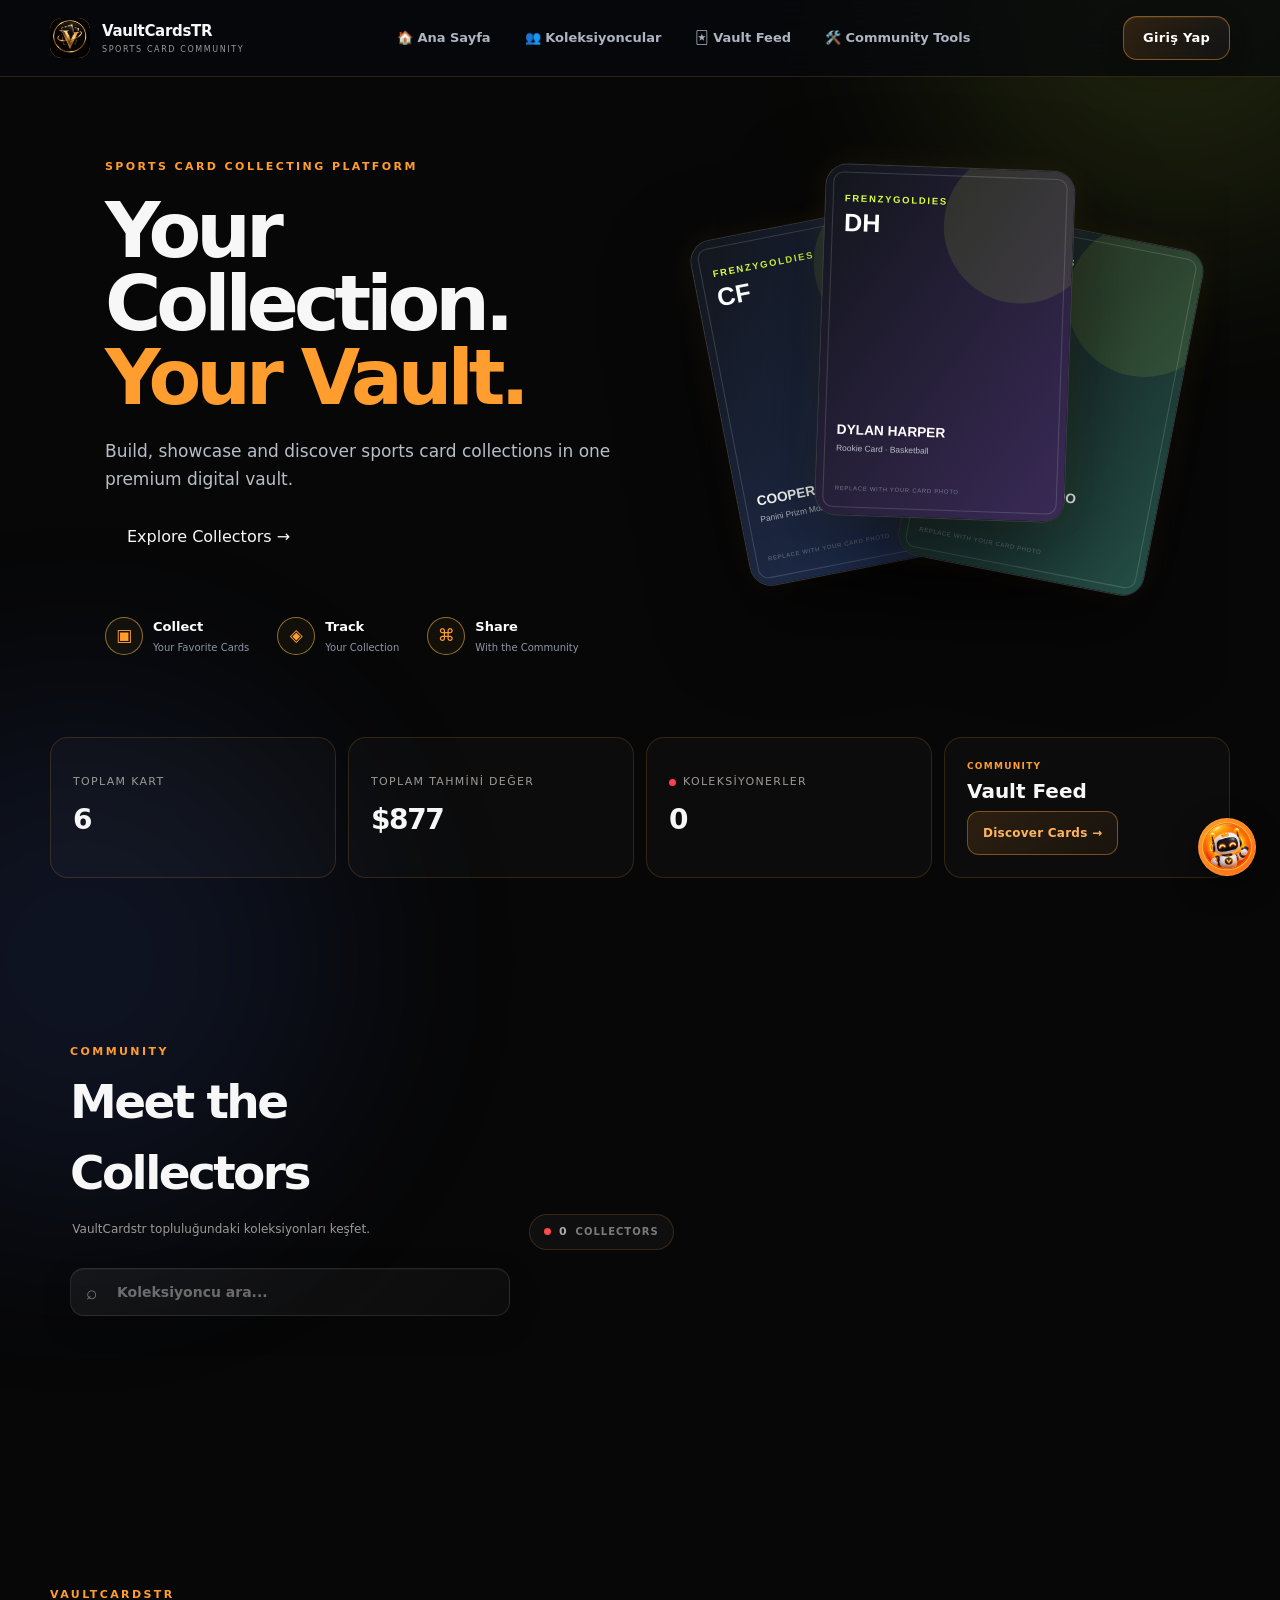
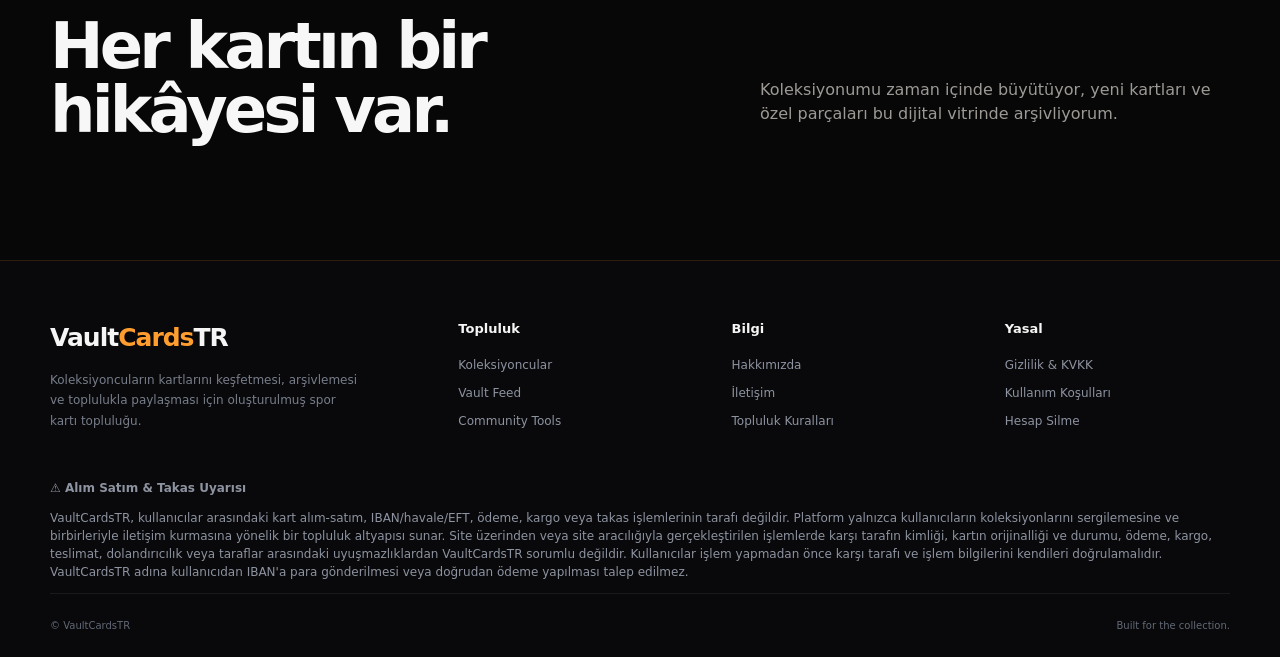
==== index.html @ 5056492d "Add transaction and trade disclaimer to footer" ====
<!DOCTYPE html>
<html lang="tr">
<head>
  <meta charset="UTF-8" />
  <meta name="viewport" content="width=device-width, initial-scale=1.0" />
  <link rel="preconnect" href="https://cigyrtxmovuvkvwirehe.supabase.co" crossorigin />
  <link rel="preconnect" href="https://cdn.jsdelivr.net" crossorigin />
  <meta name="description" content="VaultCardsTR — kişisel futbol ve basketbol kart koleksiyonum." />
  <title>VaultCardsTR | Card Collection</title>
  <link rel="icon" href="logo.png" type="image/png" />
  <link rel="stylesheet" href="style.css" />
</head>
<body>
  <div class="bg-orb orb-1"></div>
  <div class="bg-orb orb-2"></div>

  <header class="site-header">
    <div class="container header-inner">
      <a href="#home" class="brand" aria-label="VaultCardsTR ana sayfa">
        <span class="brand-mark">
  <img src="logo.png" alt="VaultCardsTR">
</span>
        <span>
          <strong>VaultCardsTR</strong>
          <small>SPORTS CARD COMMUNITY</small>
        </span>
      </a>
     <nav class="main-nav">
  <a href="#home">🏠 Ana Sayfa</a>
  <a href="#collectors">👥 Koleksiyoncular</a>
  <a href="vault-feed.html">🃏 Vault Feed</a>
  <a href="community-tools.html">🛠️ Community Tools</a>
  <a href="#admin" id="adminLink" class="hidden">Admin Panel</a>
</nav>
     <button class="nav-login hidden" id="loginBtn">Giriş Yap</button>
   <div id="accountMenu" class="account-menu hidden">

  <div class="account-menu-email" id="accountEmail">
    Kullanıcı
  </div>

  <button type="button" id="myCollectionBtn">
    📦 Koleksiyonum
  </button>

    <button type="button" id="profileSettingsBtn">
  ⚙️ Profil Ayarları
</button> 

  <button type="button" id="accountLogoutBtn">
    🚪 Çıkış Yap
  </button>

</div>   
      <button class="nav-toggle" id="navToggle" aria-label="Menüyü aç/kapat">☰</button>
    </div>
  </header>

  <main id="home">
  <section class="hero container">
  <div class="hero-copy">

    <div class="eyebrow">SPORTS CARD COLLECTING PLATFORM</div>

    <h1>
      Your Collection.<br />
      <span>Your Vault.</span>
    </h1>

    <p>
      Build, showcase and discover sports card collections
      in one premium digital vault.
    </p>

    <div class="hero-actions">
    <a class="btn btn-primary" href="#collectors">
  Explore Collectors →
</a>

    </div>

    <div class="hero-features">
      <div class="hero-feature">
        <span class="hero-feature-icon">▣</span>
        <div>
          <strong>Collect</strong>
          <small>Your Favorite Cards</small>
        </div>
      </div>

      <div class="hero-feature">
        <span class="hero-feature-icon">◈</span>
        <div>
          <strong>Track</strong>
          <small>Your Collection</small>
        </div>
      </div>

      <div class="hero-feature">
        <span class="hero-feature-icon">⌘</span>
        <div>
          <strong>Share</strong>
          <small>With the Community</small>
        </div>
      </div>
    </div>

  </div>

  <div class="hero-showcase" id="heroShowcase"></div>
</section>

    <section class="stats container">

  <div class="stat-card">
    <span class="stat-value" id="statTotal">0</span>
    <span class="stat-label">Toplam Kart</span>
  </div>

  <div class="stat-card">
    <span class="stat-value" id="statEstimatedValue">$0</span>
    <span class="stat-label">Toplam Tahmini Değer</span>
  </div>

  <div class="stat-card">
    <span class="stat-value" id="statCollectors">0</span>
    <span class="stat-label"><span class="stat-live-dot" aria-hidden="true"></span>Koleksiyonerler</span>
  </div>

  <a class="stat-card stat-feed-cta" href="vault-feed.html" aria-label="Vault Feed'i aç">
    <span class="stat-feed-cta-label">COMMUNITY</span>
    <strong>Vault Feed</strong>
    <span class="stat-link-btn stat-feed-btn">Discover Cards →</span>
  </a>

</section>

<style>
  @keyframes livePulse {
    0%, 100% {
      opacity:1;
      transform:scale(1);
    }

    50% {
      opacity:.35;
      transform:scale(.75);
    }
  }
</style>


<section class="section container growth-section" id="growth">
  <div class="section-heading">
    <div>
     
    <section class="section container" id="collection" style="display:none;">
      <div class="section-heading">
        <div>
          <div class="eyebrow">THE VAULT</div>
          <h2>Koleksiyon</h2>
        </div>
        <div class="section-count" id="resultCount">0 kart</div>
      </div>

      <div class="toolbar">
        <label class="search-box">
          <span>⌕</span>
          <input id="searchInput" type="search" placeholder="Oyuncu, set veya kart no ara..." autocomplete="off" />
        </label>
       <div class="filters" id="categoryFilters">
  <button class="filter active" data-category="all">Tümü</button>
  <button class="filter" data-category="Football">Football</button>
  <button class="filter" data-category="Basketball">Basketball</button>
  <button class="filter" data-category="Rookie">Rookie</button>
  <button class="filter" data-category="Graded">Graded</button>
  <button class="filter" data-category="Numbered">Numbered</button>
  <button class="filter" data-category="Autograph">Autograph</button>
  <button class="filter" data-category="Relic">Relic</button>
  <button class="filter" data-category="For Sale">For Sale</button>
  <button class="filter" data-category="For Trade">For Trade</button>
</div>
      </div>
      </section>
<section class="section container" id="collectors">

  <div class="collector-community-heading">

    <div>
      <div class="eyebrow">COMMUNITY</div>

      <h2>Meet the Collectors</h2>

      <p class="section-note">
        VaultCardstr topluluğundaki koleksiyonları keşfet.
      </p>
    </div>

    <div class="collector-community-count">
      <span class="collector-live-dot"></span>
      <span id="collectorCount">0</span>
      <small>COLLECTORS</small>
    </div>

  </div>

  <div class="collector-search-wrap">

    <div class="collector-search">
      <span>⌕</span>

      <input
        id="collectorSearch"
        type="search"
        placeholder="Koleksiyoncu ara..."
        autocomplete="off"
      />
    </div>

  </div>

  <div class="card-grid" id="userGrid"></div>

</section>
      <div class="card-grid" id="cardGrid" style="display:none;"></div>
      <div class="empty-state hidden" id="emptyState">
        <div class="empty-icon">⌕</div>
        <h3>Kart bulunamadı</h3>
        <p>Arama veya filtre seçimini değiştirip tekrar dene.</p>
      </div>
    </section>

    <section class="section admin-section hidden" id="adminSection">
      <div class="section-heading">
        <div><div class="eyebrow">PRIVATE VAULT</div><h2>Admin Panel</h2><p class="section-note" id="adminEmail"></p></div>
        <div class="admin-top-actions"><button class="btn btn-primary" id="addCardBtn">+ Yeni Kart</button><button class="btn btn-ghost" id="importDemoBtn">Demo Kartları Aktar</button><button class="btn btn-ghost" id="logoutBtn">Çıkış</button></div>
      </div>
      <div class="admin-form hidden" id="adminForm">
        <div class="admin-form-head"><h3 id="adminFormTitle">Yeni Kart Ekle</h3><button class="modal-close" id="cancelAdminForm">×</button></div>
        <form id="cardEditorForm" class="form-grid">
          <label>Oyuncu *<input id="player" required></label>
          <label>Takım<input id="team"></label>
          <label>
  Kategori
  <select id="category">
    <option value="Football">Football</option>
    <option value="Basketball">Basketball</option>
    <option value="Baseball">Baseball</option>
    <option value="American Football">American Football</option>
    <option value="Hockey">Hockey</option>
    <option value="Tennis">Tennis</option>
    <option value="F1 / Motorsport">F1 / Motorsport</option>
    <option value="Other">Other</option>
  </select>
</label>
          <label>Yıl<input id="year"></label>
          <label>Set<input id="set_name"></label>
          <label>Card No.<input id="card_number"></label>
          <label>Parallel<input id="parallel" value="Base"></label>
         <label class="check">
  <input id="is_numbered" type="checkbox">
  Numbered
</label>

<label id="numberingWrap" style="display:none;">
  Seri Numarası
  <input id="numbering" placeholder="Örn. 05/25 veya 12/99">
</label>

<label class="check">
  <input id="is_autograph" type="checkbox">
  Autograph
</label>

<label class="check">
  <input id="is_relic" type="checkbox">
  Relic
</label>
          <label>Condition<input id="condition" value="Raw"></label>
          <label>Grade<input id="grade" value="—"></label>
          <label>Alış fiyatı (TL)<input id="purchase_price" type="number" min="0" step="0.01" placeholder="600"></label>
         <label>
  Tahmini değer (USD)
  <div style="display:flex; gap:8px; align-items:center;">
    <input id="estimated_value" type="number" min="0" step="0.01" placeholder="Otomatik hesaplanabilir">
    <button type="button" class="btn btn-ghost" id="aiEstimateBtn">
      🤖 AI Value
    </button>
  </div>
           <small id="aiEstimateRange" style="display:block; margin-top:6px; opacity:.7;"></small>
</label>
          <label class="check">
  <input id="forSale" type="checkbox">
  Satılık
</label>

<label class="check">
  <input id="forTrade" type="checkbox">
  Takas
</label>

<label>
  Dolap İlan Linki
  <input id="dolapUrl" type="url" placeholder="https://dolap.com/...">
</label>
          <label>Alındığı tarih<input id="acquired_date" type="date"></label>
          <label class="file-field">Kart ön yüzü *<input id="imageFront" type="file" accept="image/*" required></label>
<label class="file-field">Kart arka yüzü<input id="imageBack" type="file" accept="image/*"></label>
          <label class="wide">Not<textarea id="note" rows="3"></textarea></label>
          <label class="check"><input id="rookie" type="checkbox"> Rookie</label>
          <label class="check"><input id="featured" type="checkbox"> Öne çıkar</label>
          <div class="wide form-actions"><button class="btn btn-primary" type="submit">Kaydet</button><button class="btn btn-ghost" type="button" id="cancelAdminForm2">İptal</button></div>
        </form>
      </div>
      <div class="admin-list" id="adminList"></div>
    </section>

    <section class="about-strip">
      <div class="container about-inner">
        <div>
          <div class="eyebrow">VAULTCARDSTR</div>
          <h2>Her kartın bir hikâyesi var.</h2>
        </div>
        <p>
          Koleksiyonumu zaman içinde büyütüyor, yeni kartları ve özel parçaları bu dijital vitrinde arşivliyorum.
        </p>
      </div>
    </section>
  </main>

  <footer class="site-footer">
    <div class="container footer-main">
      <div class="footer-brand">
        <div class="footer-brand-name">Vault<span>Cards</span>TR</div>
        <p>Koleksiyoncuların kartlarını keşfetmesi, arşivlemesi ve toplulukla paylaşması için oluşturulmuş spor kartı topluluğu.</p>
      </div>

      <div class="footer-column">
        <h3>Topluluk</h3>
        <a href="#collectors">Koleksiyoncular</a>
        <a href="vault-feed.html">Vault Feed</a>
        <a href="community-tools.html">Community Tools</a>
      </div>

      <div class="footer-column">
        <h3>Bilgi</h3>
        <a href="about.html">Hakkımızda</a>
        <a href="contact.html">İletişim</a>
        <a href="community-rules.html">Topluluk Kuralları</a>
      </div>

      <div class="footer-column">
        <h3>Yasal</h3>
        <a href="privacy.html">Gizlilik &amp; KVKK</a>
        <a href="terms.html">Kullanım Koşulları</a>
        <a href="account-deletion.html">Hesap Silme</a>
      </div>
    </div>

    <div class="container footer-disclaimer">
      <strong>⚠️ Alım Satım &amp; Takas Uyarısı</strong>
      <p>
        VaultCardsTR, kullanıcılar arasındaki kart alım-satım, IBAN/havale/EFT, ödeme, kargo veya takas işlemlerinin tarafı değildir.
        Platform yalnızca kullanıcıların koleksiyonlarını sergilemesine ve birbirleriyle iletişim kurmasına yönelik bir topluluk altyapısı sunar.
        Site üzerinden veya site aracılığıyla gerçekleştirilen işlemlerde karşı tarafın kimliği, kartın orijinalliği ve durumu,
        ödeme, kargo, teslimat, dolandırıcılık veya taraflar arasındaki uyuşmazlıklardan VaultCardsTR sorumlu değildir.
        Kullanıcılar işlem yapmadan önce karşı tarafı ve işlem bilgilerini kendileri doğrulamalıdır.
        VaultCardsTR adına kullanıcıdan IBAN'a para gönderilmesi veya doğrudan ödeme yapılması talep edilmez.
      </p>
    </div>

    <div class="container footer-bottom">
      <span>© <span id="year"></span> VaultCardsTR</span>
      <span>Built for the collection.</span>
    </div>
  </footer>

  <div class="modal hidden" id="cardModal" role="dialog" aria-modal="true" aria-labelledby="modalTitle">
    <div class="modal-backdrop" data-close-modal></div>
    <div class="modal-card">
      <button class="modal-close" id="modalClose" aria-label="Kapat">×</button>
    <div class="modal-image-wrap">
  <img id="modalImage" src="" alt="" />

  <img id="modalBackImage" src="" alt="" class="hidden" />

  <button
    class="modal-image-next"
    id="modalImageNext"
    type="button"
    aria-label="Kartın arka yüzünü göster"
  >
    →
  </button>
</div>
      <div class="modal-info">
        <div class="tag-row" id="modalTags"></div>
        <div class="eyebrow" id="modalCategory"></div>
        <h2 id="modalTitle"></h2>
        <p class="modal-subtitle" id="modalSubtitle"></p>
        <div class="details-grid" id="modalDetails"></div>
        <p class="modal-note" id="modalNote"></p>
      </div>
    </div>
  </div>

  <div class="modal hidden" id="loginModal" role="dialog" aria-modal="true">

  <div class="modal-backdrop" data-login-close></div>

  <div class="login-card">

    <button class="modal-close" id="loginCloseBtn" aria-label="Kapat">×</button>

    <div class="eyebrow">VAULTCARDSTR ACCOUNT</div>

    <h2>Giriş Yap</h2>

    <p>Koleksiyonunu yönetmek için hesabına giriş yap.</p>

    <form id="loginForm">

      <label>
        E-posta
        <input
          id="loginEmail"
          type="email"
          required
          autocomplete="email"
        >
      </label>

      <label>
        Şifre
        <input
          id="loginPassword"
          type="password"
          required
          autocomplete="current-password"
        >
      </label>

      <div id="loginCaptcha" class="auth-captcha" aria-label="Güvenlik doğrulaması"></div>

      <button class="btn btn-primary" type="submit">
        Giriş Yap
      </button>

    </form>

    <div style="margin-top:16px; text-align:center;">
      <span style="opacity:.7;">Hesabın yok mu?</span>
      <button
        type="button"
        class="btn btn-ghost"
        id="signupBtn"
        style="margin-top:10px; width:100%;"
      >
        Kayıt Ol
      </button>
    </div>

  </div>

</div>
<div class="modal hidden" id="signupModal" role="dialog" aria-modal="true">

  <div class="modal-backdrop" data-signup-close></div>

  <div class="login-card">

    <button class="modal-close" id="signupCloseBtn" aria-label="Kapat">×</button>

    <div class="eyebrow">VAULTCARDSTR ACCOUNT</div>

    <h2>Kayıt Ol</h2>

    <p>Kendi koleksiyonunu oluşturmak için ücretsiz hesabını oluştur.</p>

    <form id="signupForm">
<label>
  Kullanıcı Adı
  <input
    id="signupUsername"
    type="text"
    required
    minlength="3"
    maxlength="20"
    autocomplete="username"
    placeholder="Örn. vaultcollector"
  >
</label>
      <label>
        E-posta
        <input
          id="signupEmail"
          type="email"
          required
          autocomplete="email"
        >
      </label>

      <label>
        Şifre
        <input
          id="signupPassword"
          type="password"
          required
          minlength="8"
          autocomplete="new-password"
        >
      </label>

      <label>
        Şifre Tekrar
        <input
          id="signupPasswordConfirm"
          type="password"
          required
          minlength="6"
          autocomplete="new-password"
        >
      </label>

      <div id="signupCaptcha" class="auth-captcha" aria-label="Güvenlik doğrulaması"></div>

      <button class="btn btn-primary" type="submit">
        Kayıt Ol
      </button>

    </form>

    <div style="margin-top:16px; text-align:center;">
      <span style="opacity:.7;">Zaten hesabın var mı?</span>
      <button
        type="button"
        class="btn btn-ghost"
        id="backToLoginBtn"
        style="margin-top:10px; width:100%;"
      >
        Giriş Yap
      </button>
    </div>

  </div>

</div>
      <div class="modal hidden" id="profileSettingsModal" role="dialog" aria-modal="true">

  <div class="modal-backdrop" data-profile-settings-close></div>

  <div
  class="login-card"
  style="
    max-height:90vh;
    overflow-y:auto;
  "
>

    <button
      class="modal-close"
      id="profileSettingsCloseBtn"
      aria-label="Kapat"
    >×</button>

    <div class="eyebrow">VAULTCARDSTR ACCOUNT</div>

    <h2>Profil Ayarları</h2>

   <p>Kullanıcı adını buradan değiştirebilirsin.</p>

<div class="profile-photo-section">
  <label>Profil Fotoğrafı</label>

  <div class="profile-photo-preview">
    <img
      id="profilePhotoPreview"
      src=""
      alt="Profil Fotoğrafı"
    >
    <span id="profilePhotoPlaceholder">👤</span>
  </div>

  <input
    id="profilePhotoInput"
    type="file"
    accept="image/png,image/jpeg,image/webp"
  >

  <small>
    JPG, PNG veya WebP · Maksimum 5 MB
  </small>
</div>
    
    <form id="profileSettingsForm">

      <label>
        Kullanıcı Adı
        <input
          id="profileUsername"
          type="text"
          required
          minlength="3"
          maxlength="20"
          autocomplete="username"
        >
      </label>

      <button class="btn btn-primary" type="submit">
        Değişiklikleri Kaydet
      </button>

    <div style="
  margin-top:24px;
  padding-top:20px;
  border-top:1px solid rgba(255,255,255,.08);
">
  <div style="
    color:#ff6b6b;
    font-size:11px;
    font-weight:900;
    letter-spacing:.08em;
    text-transform:uppercase;
    margin-bottom:7px;
  ">
    TEHLİKELİ BÖLGE
  </div>

  <p style="
    margin:0 0 12px;
    color:#777e8a;
    font-size:12px;
    line-height:1.6;
  ">
    Hesabını ve koleksiyonunu kalıcı olarak sil.
  </p>

  <button
    type="button"
    id="deleteAccountBtn"
    style="
      min-height:44px;
      padding:0 16px;
      border-radius:12px;
      border:1px solid rgba(255,80,80,.28);
      background:rgba(255,70,70,.07);
      color:#ff7777;
      font-size:12px;
      font-weight:900;
      cursor:pointer;
      transition:all .2s ease;
    "
  >
    Hesabımı Sil
  </button>
</div>
    
    </form>

  </div>

</div>
  <div class="modal hidden" id="setupModal" role="dialog" aria-modal="true">
    <div class="modal-backdrop" data-setup-close></div>
    <div class="login-card setup-card">
      <button class="modal-close" id="setupCloseBtn" aria-label="Kapat">×</button>
      <div class="eyebrow">ONE-TIME SETUP</div><h2>Canlı kart ekleme</h2>
      <p>Site şu an demo modunda. Site üzerinden fotoğraf yüklemek için Supabase bağlantısını bir kez kuracağız.</p>
      <ol><li>Supabase'te ücretsiz proje oluştur.</li><li><code>supabase.sql</code> dosyasını SQL Editor'da çalıştır.</li><li><code>config.js</code> içine Project URL ve browser-safe Publishable/Anon key'i koy.</li><li>Dosyaları GitHub'a tekrar yükle.</li></ol>
      <p class="section-note">Service role / secret key'i asla <code>config.js</code> içine koyma.</p>
      <button class="btn btn-primary" id="setupCloseAction">Tamam</button>
    </div>
  </div>

  <div class="toast hidden" id="toast"></div>
  <script src="https://challenges.cloudflare.com/turnstile/v0/api.js"></script>
  <script src="https://cdn.jsdelivr.net/npm/@supabase/supabase-js@2"></script>
  <script src="config.js"></script>
  <script src="cards.js"></script>
  <script src="app.js"></script>
 <!-- VaultBot Floating Assistant -->
<button id="vaultbotToggle" class="vaultbot-floating">
  <img src="vaultbot.png" alt="VaultBot">
</button>

<section id="vaultbotPanel" class="vaultbot-panel">
  <div class="vaultbot-box">

    <div class="vaultbot-header">
      <div>
        <span class="vaultbot-label">AI CARD ASSISTANT</span>
        <h2>VaultBot 🤖</h2>
      </div>

      <button id="vaultbotClose" class="vaultbot-close">×</button>
    </div>

    <div id="vaultbotMessages" class="vaultbot-messages">
      <div class="vaultbot-message bot">
        Hi! I'm VaultBot. Ask me anything about trading cards! 🃏
      </div>
    </div>

    <div class="vaultbot-input-row">
      <input
        id="vaultbotInput"
        type="text"
        placeholder="Ask VaultBot something..."
        maxlength="500"
      >

      <button id="vaultbotSend" class="btn btn-primary">
        Send
      </button>
    </div>

  </div>
</section>

      <script>
  const numberedCheckbox = document.getElementById("is_numbered");
  const numberingWrap = document.getElementById("numberingWrap");
  const numberingInput = document.getElementById("numbering");

  numberedCheckbox.addEventListener("change", () => {
    numberingWrap.style.display = numberedCheckbox.checked ? "" : "none";

    if (!numberedCheckbox.checked) {
      numberingInput.value = "";
    }
  });
</script>
---- style.css ----
:root {
  --bg: #070707;
  --panel: rgba(20, 16, 13, 0.88);
  --panel-strong: #11100e;
  --line: rgba(255, 170, 60, 0.16);
  --text: #f7f7f7;
  --muted: #9d9a96;
  --accent: #ff9d2e;
  --accent-2: #ff6b1a;
  --shadow: 0 25px 70px rgba(0, 0, 0, 0.5);
}

* { box-sizing: border-box; }
html { scroll-behavior: smooth; }
body {
  margin: 0;
  font-family: Inter, ui-sans-serif, system-ui, -apple-system, BlinkMacSystemFont, "Segoe UI", sans-serif;
  background: var(--bg);
  color: var(--text);
  line-height: 1.5;
  overflow-x: hidden;
}
a { color: inherit; text-decoration: none; }
button, input { font: inherit; }
button { cursor: pointer; }
.container { width: min(1180px, calc(100% - 40px)); margin-inline: auto; }
.hidden { display: none !important; }

.bg-orb {
  position: fixed;
  width: 520px;
  height: 520px;
  border-radius: 50%;
  filter: blur(110px);
  opacity: .11;
  pointer-events: none;
  z-index: -1;
}
.orb-1 { background: #d7ff3f; top: -280px; right: -160px; }
.orb-2 { background: #527cff; bottom: -320px; left: -180px; }

.site-header {
  position: sticky;
  top: 0;
  z-index: 50;
  backdrop-filter: blur(18px);
  background: rgba(7, 9, 13, 0.74);
  border-bottom: 1px solid var(--line);
}
.header-inner { min-height: 76px; display: flex; align-items: center; justify-content: space-between; gap: 30px; }
.brand { display: flex; align-items: center; gap: 12px; }
.brand-mark {
  display: grid;
  place-items: center;
  width: 40px;
  height: 40px;
  border-radius: 12px;
  background: var(--accent);
  color: #050607;
  font-weight: 900;
  letter-spacing: -.05em;
}
.brand strong { display: block; font-size: 15px; letter-spacing: -.02em; }
.brand small { display: block; margin-top: 2px; color: var(--muted); font-size: 8px; letter-spacing: .2em; }
.main-nav {
  display: flex;
  align-items: center;
  gap: 8px;
}

.main-nav a {
  position: relative;
  padding: 9px 13px;
  border-radius: 11px;
  color: #aeb5c2;
  font-size: 13px;
  font-weight: 700;
  text-decoration: none;
  transition: color .2s ease, background .2s ease, transform .2s ease;
}

.main-nav a:hover {
  color: #fff;
  background: rgba(255,157,46,.09);
  transform: translateY(-1px);
}

.main-nav a::after {
  content: "";
  position: absolute;
  left: 13px;
  right: 13px;
  bottom: 4px;
  height: 2px;
  border-radius: 999px;
  background: #ff9d2e;
  transform: scaleX(0);
  transform-origin: center;
  transition: transform .2s ease;
}

.main-nav a:hover::after {
  transform: scaleX(1);
}
.nav-toggle { display: none; border: 0; background: transparent; color: white; font-size: 23px; }

.hero {
  min-height: 650px;
  display: grid;
  grid-template-columns: 1fr 1fr;
  align-items: center;
  gap: 55px;
  padding: 80px 55px;
  position: relative;
  overflow: hidden;
}

.hero-copy {
  position: relative;
  z-index: 5;
}

.eyebrow {
  color: var(--accent);
  font-size: 11px;
  font-weight: 800;
  letter-spacing: .22em;
  text-transform: uppercase;
}

.hero h1 {
  margin: 18px 0 22px;
  font-size: clamp(48px, 6vw, 78px);
  line-height: .96;
  letter-spacing: -.065em;
  max-width: 720px;
}

.hero h1 span {
  color: var(--accent);
}

.hero p {
  max-width: 580px;
  color: #b8bec9;
  font-size: 17px;
  line-height: 1.65;
}

.hero-actions {
  display: flex;
  gap: 14px;
  margin-top: 32px;
  flex-wrap: wrap;
}

.hero-actions .btn {
  min-height: 50px;
  padding: 0 22px;
}

.hero-features {
  display: flex;
  gap: 28px;
  margin-top: 42px;
  flex-wrap: wrap;
}

.hero-feature {
  display: flex;
  align-items: center;
  gap: 10px;
}

.hero-feature-icon {
  width: 38px;
  height: 38px;
  display: grid;
  place-items: center;
  border: 1px solid rgba(246,193,73,.55);
  border-radius: 50%;
  color: var(--accent);
  font-size: 17px;
  background: rgba(246,193,73,.05);
}

.hero-feature strong {
  display: block;
  font-size: 13px;
  color: #fff;
}

.hero-feature small {
  display: block;
  margin-top: 3px;
  color: #8e96a5;
  font-size: 10px;
}

.hero-showcase {
  min-height: 500px;
  position: relative;
  perspective: 1000px;
}

.showcase-card {
  position: absolute;
  width: 250px;
  aspect-ratio: .71;
  border-radius: 22px;
  overflow: hidden;
  background: #11141b;
  border: 1px solid rgba(255,255,255,.16);
  box-shadow:
    0 35px 90px rgba(0,0,0,.55),
    0 0 35px rgba(246,193,73,.08);
  transition:
    transform .5s cubic-bezier(.2,.7,.2,1),
    box-shadow .5s ease;
}

.showcase-card img {
  width: 100%;
  height: 100%;
  object-fit: cover;
  display: block;
}

.showcase-card:nth-child(1) {
  left: 10%;
  top: 12%;
  transform: rotate(-11deg);
  z-index: 1;
}

.showcase-card:nth-child(2) {
  left: 30%;
  top: 2%;
  transform: rotate(2deg);
  z-index: 3;
}

.showcase-card:nth-child(3) {
  left: 51%;
  top: 14%;
  transform: rotate(11deg);
  z-index: 2;
}

.hero-showcase:hover .showcase-card:nth-child(1) {
  transform: translate(-18px,-8px) rotate(-15deg);
  box-shadow:
    0 40px 95px rgba(0,0,0,.6),
    0 0 35px rgba(246,193,73,.12);
}

.hero-showcase:hover .showcase-card:nth-child(2) {
  transform: translateY(-18px) rotate(0deg);
  box-shadow:
    0 45px 100px rgba(0,0,0,.65),
    0 0 45px rgba(246,193,73,.16);
}

.hero-showcase:hover .showcase-card:nth-child(3) {
  transform: translate(18px,-5px) rotate(15deg);
  box-shadow:
    0 40px 95px rgba(0,0,0,.6),
    0 0 35px rgba(246,193,73,.12);
}

.stats { display: grid; grid-template-columns: repeat(4, 1fr); gap: 12px; padding-bottom: 36px; }
.stat-card { padding: 22px; border: 1px solid var(--line); border-radius: 18px; background: rgba(255,255,255,.025); }
.stat-value { display: block; font-size: 28px; font-weight: 900; letter-spacing: -.05em; }
.stat-label { color: var(--muted); font-size: 11px; text-transform: uppercase; letter-spacing: .12em; }

.section { padding: 65px 0; }
.section-heading { display:flex; align-items:end; justify-content:space-between; gap:20px; margin-bottom: 25px; }
.section-heading h2 { margin: 7px 0 0; font-size: clamp(34px, 4vw, 47px); letter-spacing: -.055em; }
.section-count { color: var(--muted); font-size: 12px; }
.section-note { color: var(--muted); font-size: 12px; max-width: 300px; text-align: right; }

.toolbar { display:flex; gap: 12px; align-items: center; justify-content: space-between; flex-wrap: wrap; margin-bottom: 25px; }
.search-box { flex: 1 1 340px; max-width: 500px; display:flex; align-items:center; gap:10px; padding: 0 14px; min-height: 46px; background: rgba(255,255,255,.03); border: 1px solid var(--line); border-radius: 13px; }
.search-box span { color: var(--muted); font-size: 20px; }
.search-box input { width:100%; border:0; outline:0; background:transparent; color:white; font-size:13px; }
.search-box input::placeholder { color:#6f7580; }
.filters { display:flex; gap: 8px; flex-wrap:wrap; }
.filter { border: 1px solid var(--line); background: rgba(255,255,255,.025); color:#aeb5c0; padding: 9px 13px; border-radius: 999px; font-size:11px; }
.filter:hover { border-color: rgba(255,255,255,.18); color:white; }
.filter.active { background: var(--accent); border-color:var(--accent); color:#0a0c0e; font-weight:800; }

.card-grid { display:grid; grid-template-columns: repeat(4, minmax(0,1fr)); gap: 15px; }
.card-item { border-radius: 19px; overflow:hidden; background: var(--panel); border:1px solid var(--line); cursor:pointer; transition: transform .25s ease, border-color .25s ease, box-shadow .25s ease; }
.card-item:hover { transform:translateY(-5px); border-color: rgba(215,255,63,.28); box-shadow: var(--shadow); }
.card-image { position:relative; aspect-ratio:.71; overflow:hidden; background:#11151c; }
.sale-badge {
  position: absolute;
  top: 10px;
  left: 10px;
  z-index: 3;
  padding: 6px 10px;
  border-radius: 999px;
  background: #ff9d2e;
  color: #111;
  font-size: 11px;
  font-weight: 800;
  letter-spacing: .04em;
  box-shadow: 0 4px 14px rgba(0,0,0,.35);
}
.card-image img { width:100%; height:100%; display:block; object-fit:cover; transition: transform .35s ease; }
.card-item:hover .card-image img { transform:scale(1.045); }
.card-body { padding: 14px; }
.tag-row { display:flex; gap:6px; flex-wrap:wrap; }
.tag { display:inline-flex; align-items:center; min-height:22px; padding:0 7px; border-radius:999px; background:rgba(255,255,255,.07); color:#b7bfca; font-size:9px; text-transform:uppercase; letter-spacing:.07em; }
.tag.accent { background:rgba(215,255,63,.14); color:var(--accent); }
.card-body h3 { margin: 10px 0 2px; font-size:15px; letter-spacing:-.02em; }
.card-body p { margin:0; color:var(--muted); font-size:11px; white-space:nowrap; overflow:hidden; text-overflow:ellipsis; }

.empty-state { text-align:center; padding: 80px 20px; border:1px dashed var(--line); border-radius: 20px; }
.empty-icon { font-size: 42px; color:var(--muted); }
.empty-state h3 { margin: 7px 0; }
.empty-state p { color:var(--muted); font-size:13px; }

.featured-section { background: rgba(255,255,255,.015); border-block:1px solid var(--line); }
.featured-grid { display:grid; grid-template-columns: repeat(4, 1fr); gap:15px; }
.featured-grid .card-item { background: rgba(9,11,15,.7); }

.about-strip { padding: 88px 0; }
.about-inner { display:grid; grid-template-columns: 1fr 1fr; gap:60px; align-items:end; }
.about-inner h2 { margin: 10px 0 0; max-width: 650px; font-size: clamp(38px, 5vw, 64px); line-height: 1; letter-spacing: -.06em; }
.about-inner p { color:var(--muted); max-width:470px; margin-left:auto; }

.site-footer { border-top:1px solid var(--line); color:#727986; font-size:10px; }
.footer-inner { min-height:76px; display:flex; align-items:center; justify-content:space-between; gap:20px; }

.modal { position:fixed; inset:0; z-index:100; display:grid; place-items:center; padding:22px; }
.modal-backdrop { position:absolute; inset:0; background:rgba(0,0,0,.76); backdrop-filter:blur(12px); }
.modal-card { position:relative; width:min(920px,100%); max-height:90vh; overflow:auto; display:grid; grid-template-columns: minmax(300px,.9fr) 1.1fr; gap: 26px; padding: 20px; border:1px solid var(--line); border-radius:25px; background:#0d1016; box-shadow:0 35px 120px rgba(0,0,0,.55); }
.modal-close { position:absolute; top:13px; right:13px; width:36px; height:36px; border-radius:50%; border:1px solid var(--line); background:rgba(0,0,0,.5); color:white; font-size:22px; z-index:2; }
.modal-image-wrap { border-radius:18px; overflow:hidden; background:#12151b; min-height:460px; }
.modal-image-next {
  position: absolute;
  right: 12px;
  top: 50%;
  transform: translateY(-50%);
  width: 42px;
  height: 42px;
  border: 0;
  border-radius: 50%;
  background: rgba(0,0,0,.65);
  color: #fff;
  font-size: 24px;
  font-weight: 700;
  cursor: pointer;
  z-index: 5;
  display: grid;
  place-items: center;
}

.modal-image-next:hover {
  background: rgba(0,0,0,.85);
}
.modal-image-wrap img { width:100%; height:100%; min-height:460px; object-fit:cover; display:block; }
.modal-info { padding: 34px 12px 20px 0; align-self:center; }
.modal-info h2 { margin: 9px 0 5px; font-size: clamp(32px,4vw,50px); letter-spacing:-.055em; line-height:1; }
.modal-subtitle { color:var(--muted); margin:0 0 24px; }
.details-grid { display:grid; grid-template-columns:repeat(2,1fr); gap:10px; }
.detail { padding:13px; border:1px solid var(--line); border-radius:14px; background:rgba(255,255,255,.02); }
.detail span { display:block; color:#6f7682; text-transform:uppercase; letter-spacing:.1em; font-size:8px; }
.detail strong { display:block; margin-top:4px; font-size:12px; }
.modal-note { color:#aeb5c0; font-size:12px; line-height:1.7; margin-top:18px; }

@media (max-width: 1050px) {
  .card-grid { grid-template-columns:repeat(3,1fr); }
  .hero { grid-template-columns:1fr .85fr; }
  .showcase-card { width:195px; }
}
@media (max-width: 820px) {
  .footer-main {
    grid-template-columns: repeat(2, minmax(0, 1fr));
    gap: 34px 24px;
  }

  .footer-brand {
    grid-column: 1 / -1;
  }
}

@media (max-width: 560px) {
  .footer-main {
    grid-template-columns: 1fr 1fr;
    gap: 28px 18px;
    padding: 42px 0 34px;
  }

  .footer-brand {
    grid-column: 1 / -1;
  }

  .footer-brand p {
    max-width: none;
    font-size: 11px;
  }

  .footer-column h3 {
    font-size: 12px;
  }

  .footer-column a {
    font-size: 11px;
  }

  .footer-bottom {
    min-height: 58px;
    flex-direction: column;
    align-items: flex-start;
    justify-content: center;
    gap: 3px;
  }
}

@media (max-width: 820px) {
  .main-nav {
    display: none;
    position: absolute;
    top: 76px;
    left: 0;
    right: 0;
    padding: 16px 20px 22px;
    background: #0a0d12;
    border-bottom: 1px solid var(--line);
  }

  .main-nav.open {
    display: flex;
    flex-direction: column;
    align-items: stretch;
    gap: 4px;
  }

  .nav-toggle {
    display: block;
  }

  .hero {
    min-height: auto;
    grid-template-columns: 1fr;
    padding: 70px 30px 45px;
    gap: 25px;
  }

  .hero-copy {
    text-align: center;
  }

  .hero h1 {
    margin-left: auto;
    margin-right: auto;
  }

  .hero p {
    margin-left: auto;
    margin-right: auto;
  }

  .hero-actions {
    justify-content: center;
  }

  .hero-features {
    justify-content: center;
  }

  .hero-showcase {
    min-height: 390px;
    margin-top: 0;
  }

  .showcase-card {
    width: 210px;
  }

  .showcase-card:nth-child(1) {
    left: 12%;
    top: 12%;
  }

  .showcase-card:nth-child(2) {
    left: 30%;
    top: 2%;
  }

  .showcase-card:nth-child(3) {
    left: 48%;
    top: 12%;
  }

  .stats {
    grid-template-columns: repeat(2, 1fr);
  }

  .card-grid {
    grid-template-columns: repeat(2, 1fr);
  }

  .about-inner {
    grid-template-columns: 1fr;
    gap: 25px;
  }

  .about-inner p {
    margin-left: 0;
  }
}
@media (max-width: 560px) {
  .container {
    width: min(100% - 24px, 1180px);
  }

  .hero {
    padding: 55px 18px 30px;
  }

  .hero h1 {
    font-size: 46px;
  }

  .hero p {
    font-size: 15px;
  }

  .hero-actions {
    flex-direction: column;
  }

  .hero-actions .btn {
    width: 100%;
  }

  .hero-features {
    gap: 18px;
  }

  .hero-feature-icon {
    width: 34px;
    height: 34px;
  }

  .hero-showcase {
    min-height: 330px;
  }

  .showcase-card {
    width: 155px;
    border-radius: 17px;
  }

  .showcase-card:nth-child(1) {
    left: 4%;
  }

  .showcase-card:nth-child(2) {
    left: 28%;
  }

  .showcase-card:nth-child(3) {
    left: 52%;
  }

  .stats {
    gap: 8px;
  }

  .stat-card {
    padding: 16px;
  }

  .stat-value {
    font-size: 24px;
  }

  .card-grid {
    grid-template-columns: 1fr 1fr;
    gap: 9px;
  }

  .card-body {
    padding: 11px;
  }

  .card-body h3 {
    font-size: 13px;
  }

  .modal-card {
    grid-template-columns: 1fr;
    max-height: 92vh;
  }

  .modal-image-wrap,
  .modal-image-wrap img {
    min-height: 0;
    max-height: 56vh;
  }

  .modal-info {
    padding: 0 10px;
  }

  .section {
    padding: 50px 0;
  }
}

/* Admin / live database additions */
.hidden { display: none !important; }
.nav-login {
  border: 1px solid rgba(255,157,46,.45);
  background: linear-gradient(
    135deg,
    rgba(255,157,46,.16),
    rgba(255,255,255,.04)
  );
  color: #fff;
  padding: 11px 19px;
  border-radius: 14px;
  font-size: 13px;
  font-weight: 800;
  letter-spacing: .02em;
  cursor: pointer;
  box-shadow:
    0 8px 25px rgba(0,0,0,.22),
    inset 0 1px 0 rgba(255,255,255,.08);
  backdrop-filter: blur(12px);
  transition:
    transform .2s ease,
    border-color .2s ease,
    background .2s ease,
    box-shadow .2s ease;
}

.nav-login:hover {
  transform: translateY(-2px);
  border-color: rgba(255,157,46,.8);
  background: linear-gradient(
    135deg,
    rgba(255,157,46,.25),
    rgba(255,255,255,.07)
  );
  box-shadow:
    0 12px 30px rgba(255,157,46,.14),
    inset 0 1px 0 rgba(255,255,255,.12);
}
.admin-section { padding-top: 40px; }
.admin-top-actions { display:flex; gap:10px; flex-wrap:wrap; align-items:center; }
.admin-form { margin: 24px 0; padding: 24px; border: 1px solid rgba(255,255,255,.1); border-radius: 22px; background: rgba(255,255,255,.035); }
.admin-form-head { display:flex; justify-content:space-between; align-items:center; margin-bottom:20px; }
.admin-form-head h3 { margin:0; font-size:1.3rem; }
.form-grid { display:grid; grid-template-columns: repeat(2,minmax(0,1fr)); gap:16px; }
.form-grid label { display:flex; flex-direction:column; gap:7px; color:#aeb5c2; font-size:.85rem; font-weight:700; }
.form-grid input,.form-grid select,.form-grid textarea,.login-card input { width:100%; box-sizing:border-box; border:1px solid rgba(255,255,255,.12); background:#10141c; color:#fff; border-radius:12px; padding:12px 13px; outline:none; font:inherit; }
.form-grid input:focus,.form-grid select:focus,.form-grid textarea:focus,.login-card input:focus { border-color:#d7ff3f; box-shadow:0 0 0 3px rgba(215,255,63,.08); }
.form-grid .wide { grid-column:1/-1; }
.form-grid .check { flex-direction:row; align-items:center; gap:9px; }
.form-grid .check input { width:auto; }
.form-actions { display:flex; gap:10px; }
.admin-list { display:grid; gap:10px; }
.admin-row { display:grid; grid-template-columns:54px 1fr auto; align-items:center; gap:14px; padding:10px; border:1px solid rgba(255,255,255,.08); background:rgba(255,255,255,.025); border-radius:15px; }
.admin-row img { width:54px; height:72px; object-fit:cover; border-radius:8px; background:#111; }
.admin-row strong { display:block; color:#fff; }
.admin-row small { display:block; color:#8f98a8; margin-top:4px; }
.admin-actions { display:flex; gap:7px; }
.small-btn { border:1px solid rgba(255,255,255,.12); background:rgba(255,255,255,.05); color:#fff; border-radius:9px; padding:8px 10px; cursor:pointer; }
.small-btn.danger { color:#ff9a9a; }
.login-card { position:relative; width:min(460px, calc(100vw - 32px)); padding:30px; border:1px solid rgba(255,255,255,.12); background:#151a23; border-radius:24px; box-shadow:0 30px 100px rgba(0,0,0,.45); z-index:2; }
.login-card h2 { margin:8px 0 10px; }
.login-card p { color:#aeb5c2; line-height:1.6; }
.login-card form { display:grid; gap:15px; margin-top:20px; }
.login-card label { display:grid; gap:7px; color:#aeb5c2; font-weight:700; font-size:.9rem; }
.setup-card ol { color:#c5cbd5; line-height:1.8; padding-left:22px; }
.toast { position:fixed; right:20px; bottom:20px; z-index:100; padding:13px 17px; border-radius:13px; background:#d7ff3f; color:#10140c; font-weight:800; box-shadow:0 12px 40px rgba(0,0,0,.35); }
.toast.error { background:#ff7272; color:#210808; }
code { color:#d7ff3f; }
@media (max-width: 700px) {
  .form-grid { grid-template-columns:1fr; }
  .form-grid .wide { grid-column:auto; }
  .admin-row { grid-template-columns:48px 1fr; }
  .admin-actions { grid-column:2; }
  .admin-top-actions { width:100%; }
  .admin-top-actions .btn { flex:1; }
}
.brand-mark img {
  width: 100%;
  height: 100%;
  object-fit: cover;
  border-radius: inherit;
  display: block;
}

/* VaultBot Floating Assistant */

.vaultbot-floating {
  position: fixed;
  right: 24px;
  bottom: 24px;
  width: 58px;
  height: 58px;
  border: 1px solid rgba(255, 157, 46, 0.45);
  border-radius: 50%;
  background: linear-gradient(135deg, #ff9d2e, #ff6b1a);
  color: #111;
  font-size: 27px;
  cursor: pointer;
  z-index: 9999;
  box-shadow: 0 10px 30px rgba(0, 0, 0, 0.45);
  transition: transform .2s ease, box-shadow .2s ease;
}

.vaultbot-floating:hover {
  transform: translateY(-3px) scale(1.05);
  box-shadow: 0 14px 35px rgba(0, 0, 0, 0.55);
}

.vaultbot-panel {
  position: fixed;
  right: 24px;
  bottom: 94px;
  width: 360px;
  max-width: calc(100vw - 32px);
  z-index: 9998;
  display: none;
}

.vaultbot-panel.open {
  display: block;
}

.vaultbot-box {
  background: #11100e;
  border: 1px solid rgba(255, 157, 46, 0.25);
  border-radius: 20px;
  overflow: hidden;
  box-shadow: 0 25px 70px rgba(0, 0, 0, 0.65);
}

.vaultbot-header {
  display: flex;
  align-items: center;
  justify-content: space-between;
  padding: 18px;
  border-bottom: 1px solid rgba(255, 255, 255, 0.08);
}

.vaultbot-label {
  display: block;
  color: #ff9d2e;
  font-size: 10px;
  font-weight: 800;
  letter-spacing: .12em;
  margin-bottom: 5px;
}

.vaultbot-header h2 {
  margin: 0;
  font-size: 20px;
}

.vaultbot-close {
  width: 32px;
  height: 32px;
  border: 0;
  border-radius: 50%;
  background: rgba(255,255,255,.08);
  color: #fff;
  font-size: 20px;
  cursor: pointer;
}

.vaultbot-messages {
  height: 280px;
  overflow-y: auto;
  padding: 16px;
  display: flex;
  flex-direction: column;
  gap: 10px;
}

.vaultbot-message {
  max-width: 85%;
  padding: 10px 13px;
  border-radius: 14px;
  font-size: 14px;
  line-height: 1.45;
}

.vaultbot-message.bot {
  align-self: flex-start;
  background: #1d1b18;
  color: #f5f5f5;
}

.vaultbot-message.user {
  align-self: flex-end;
  background: #ff9d2e;
  color: #111;
}

.vaultbot-input-row {
  display: flex;
  gap: 8px;
  padding: 12px;
  border-top: 1px solid rgba(255,255,255,.08);
}

.vaultbot-input-row input {
  min-width: 0;
  flex: 1;
  padding: 11px 12px;
  border-radius: 10px;
  border: 1px solid rgba(255,255,255,.12);
  background: #0a0a0a;
  color: #fff;
  outline: none;
}

.vaultbot-input-row input:focus {
  border-color: #ff9d2e;
}

.vaultbot-input-row .btn {
  flex-shrink: 0;
}

@media (max-width: 560px) {
  .vaultbot-floating {
    right: 16px;
    bottom: 16px;
  }

  .vaultbot-panel {
    right: 16px;
    bottom: 88px;
    width: calc(100vw - 32px);
  }
}

.vaultbot-floating {
  padding: 0;
  overflow: hidden;
}

.vaultbot-floating img {
  display: block;
  width: 100%;
  height: 100%;
  object-fit: cover;
  border-radius: 50%;
}
/* Community User Cards */

.user-card {
  position: relative;
  display: flex;
  flex-direction: column;
  align-items: center;
  text-align: center;
  padding: 28px 22px 22px;
  min-height: 280px;
  border: 1px solid rgba(255,255,255,.08);
  border-radius: 22px;
  background:
    linear-gradient(145deg, rgba(255,255,255,.06), rgba(255,255,255,.02));
  box-shadow: 0 18px 45px rgba(0,0,0,.28);
  overflow: hidden;
  transition:
    transform .3s ease,
    border-color .3s ease,
    box-shadow .3s ease;
}

.user-card::before {
  content: "";
  position: absolute;
  inset: 0;
  background: radial-gradient(
    circle at 50% 0%,
    rgba(255,157,46,.16),
    transparent 55%
  );
  pointer-events: none;
}

.user-card:hover {
  transform: translateY(-8px);
  border-color: rgba(255,157,46,.35);
  box-shadow: 0 25px 55px rgba(0,0,0,.4);
}

.user-avatar {
  position: relative;
  width: 82px;
  height: 82px;
  margin-bottom: 16px;
  border-radius: 50%;
  display: flex;
  align-items: center;
  justify-content: center;
  background: #171a22;
  border: 2px solid rgba(255,157,46,.45);
  box-shadow: 0 8px 25px rgba(0,0,0,.35);
  overflow: hidden;
  z-index: 1;
}

.user-avatar img {
  width: 100%;
  height: 100%;
  object-fit: cover;
}

.user-avatar span {
  font-size: 34px;
  opacity: .7;
}

.user-card-body {
  position: relative;
  z-index: 1;
  width: 100%;
}

.user-card-body h3 {
  margin: 0 0 7px;
  font-size: 20px;
  font-weight: 800;
}

.user-card-body p {
  margin: 0 0 20px;
  opacity: .55;
  font-size: 13px;
}

.user-card .btn {
  width: 100%;
  justify-content: center;
}

.user-card .view-user-collection {
  margin-top: auto;
}

@media (max-width: 600px) {
  .user-card {
    min-height: 250px;
    padding: 24px 18px 18px;
  }

  .user-avatar {
    width: 72px;
    height: 72px;
  }
}
.user-stats {
  display: grid;
  grid-template-columns: repeat(3, 1fr);
  gap: 8px;
  margin: 0 0 20px;
}

.user-stat {
  padding: 10px 6px;
  border-radius: 12px;
  background: rgba(255,255,255,.04);
  border: 1px solid rgba(255,255,255,.06);
}

.user-stat strong {
  display: block;
  font-size: 18px;
  font-weight: 800;
  color: #fff;
}

.user-stat span {
  display: block;
  margin-top: 3px;
  font-size: 10px;
  text-transform: uppercase;
  letter-spacing: .04em;
  opacity: .55;
}
.view-user-collection {
  width: 100%;
  padding: 12px 18px;
  border: 1px solid #ff9d2e;
  border-radius: 14px;
  background: #ff9d2e;
  color: #111;
  font-weight: 800;
  font-size: 14px;
  cursor: pointer;
  transition: all .25s ease;
}

.view-user-collection:hover {
  background: transparent;
  color: #ff9d2e;
  border-color: #ff9d2e;
  transform: translateY(-2px);
  box-shadow: 0 8px 24px rgba(255,157,46,.18);
}
.account-menu {
  padding: 12px;
  min-width: 230px;
}

.account-menu-email {
  padding: 8px 10px 12px;
  margin-bottom: 6px;
  font-size: 13px;
  opacity: .75;
  border-bottom: 1px solid rgba(255,255,255,.08);
}

.account-menu button {
  width: 100%;
  display: block;
  padding: 11px 14px;
  margin: 5px 0;
  border: 1px solid rgba(255,157,46,.35);
  border-radius: 12px;
  background: rgba(255,255,255,.04);
  color: #fff;
  font-size: 14px;
  font-weight: 700;
  text-align: left;
  cursor: pointer;
  transition: all .22s ease;
}

.account-menu button:hover {
  background: transparent;
  border-color: #ff9d2e;
  color: #ff9d2e;
  transform: translateX(3px);
}

#accountLogoutBtn {
  border-color: rgba(255,255,255,.12);
  color: rgba(255,255,255,.75);
}

#accountLogoutBtn:hover {
  border-color: #ff9d2e;
  color: #ff9d2e;
}
.profile-photo-section {
  margin: 22px 0;
}

.profile-photo-section > label {
  display: block;
  margin-bottom: 10px;
  font-weight: 700;
}

.profile-photo-preview {
  width: 100px;
  height: 100px;
  margin-bottom: 12px;
  border-radius: 50%;
  overflow: hidden;
  border: 2px solid #ff9d2e;
  background: rgba(255,157,46,.08);
  display: flex;
  align-items: center;
  justify-content: center;
  font-size: 38px;
}

.profile-photo-preview img {
  width: 100%;
  height: 100%;
  object-fit: cover;
  display: none;
}

.profile-photo-section input[type="file"] {
  width: 100%;
  padding: 10px;
  border: 1px solid rgba(255,157,46,.25);
  border-radius: 12px;
  background: rgba(255,255,255,.04);
  color: #fff;
  cursor: pointer;
}

.profile-photo-section small {
  display: block;
  margin-top: 7px;
  opacity: .55;
  font-size: 11px;
}
.user-profile-header {
  width: 100%;
  margin-bottom: 35px;
  padding: 35px;
  border-radius: 24px;
  border: 1px solid rgba(255,157,46,.18);
  background:
    radial-gradient(circle at 15% 50%, rgba(255,157,46,.12), transparent 35%),
    rgba(255,255,255,.025);
  display: flex;
  align-items: center;
  gap: 28px;
  box-shadow: 0 20px 60px rgba(0,0,0,.25);
}
.user-profile-info {
  flex: 1;
}

.user-profile-info h2 {
  margin: 8px 0 8px;
  font-size: clamp(30px, 4vw, 48px);
  font-weight: 900;
  letter-spacing: -0.04em;
}

.user-profile-info p {
  margin: 0 0 22px;
  color: rgba(255,255,255,.58);
  font-size: 15px;
}

.user-profile-stats {
  display: flex;
  gap: 10px;
  flex-wrap: wrap;
}

.user-profile-stats > div {
  min-width: 100px;
  padding: 12px 16px;
  border-radius: 14px;
  background: rgba(255,255,255,.035);
  border: 1px solid rgba(255,157,46,.14);
}

.user-profile-stats strong {
  display: block;
  font-size: 22px;
  font-weight: 900;
  color: #fff;
}

.user-profile-stats span {
  display: block;
  margin-top: 3px;
  font-size: 10px;
  text-transform: uppercase;
  letter-spacing: .08em;
  opacity: .5;
}

.user-profile-card-grid {
  margin-top: 30px;
}

.user-profile-avatar {
  width: 150px;
  height: 150px;
  flex: 0 0 150px;
  border-radius: 50%;
  overflow: hidden;
  border: 2px solid #ff9d2e;
  background: #171a22;
  box-shadow: 0 15px 45px rgba(0,0,0,.4);
}

.user-profile-avatar img {
  width: 100%;
  height: 100%;
  object-fit: cover;
  display: block;
}

.user-profile-avatar span {
  width: 100%;
  height: 100%;
  display: grid;
  place-items: center;
  font-size: 55px;
}

@media (max-width: 700px) {
  .user-profile-header {
    flex-direction: column;
    align-items: flex-start;
    padding: 25px;
  }

  .user-profile-avatar {
    width: 110px;
    height: 110px;
    flex-basis: 110px;
  }

  .user-profile-stats {
    width: 100%;
  }

  .user-profile-stats > div {
    flex: 1;
    min-width: 0;
  }
}

.user-profile-avatar {
  width: 130px;
  height: 130px;
  flex: 0 0 130px;
  border-radius: 50%;
  overflow: hidden;
  border: 3px solid #ff9d2e;
  background: rgba(255,157,46,.08);
  display: flex;
  align-items: center;
  justify-content: center;
  font-size: 50px;
  box-shadow: 0 0 35px rgba(255,157,46,.18);
}

.user-profile-avatar img {
  width: 100%;
  height: 100%;
  object-fit: cover;
}

.user-profile-info h2 {
  margin: 5px 0 5px;
  font-size: 34px;
  font-weight: 900;
}

.user-profile-info p {
  margin: 0 0 20px;
  opacity: .6;
}

.user-profile-stats {
  display: flex;
  gap: 12px;
}

.user-profile-stats > div {
  min-width: 95px;
  padding: 12px 16px;
  border-radius: 14px;
  background: rgba(255,255,255,.045);
  border: 1px solid rgba(255,255,255,.07);
}

.user-profile-stats strong {
  display: block;
  font-size: 22px;
  font-weight: 900;
}

.user-profile-stats span {
  display: block;
  margin-top: 3px;
  font-size: 10px;
  text-transform: uppercase;
  letter-spacing: .06em;
  opacity: .5;
}

.user-profile-card-grid {
  width: 100%;
}

@media (max-width: 650px) {
  .user-profile-header {
    padding: 25px;
    flex-direction: column;
    align-items: flex-start;
  }

  .user-profile-avatar {
    width: 105px;
    height: 105px;
    flex-basis: 105px;
  }

  .user-profile-info h2 {
    font-size: 28px;
  }

  .user-profile-stats {
    width: 100%;
  }

  .user-profile-stats > div {
    flex: 1;
    min-width: 0;
  }
}
/* Premium Collector Profile */
.collector-profile {
  width: 100%;
}

.collector-profile-header {
  position: relative;
  display: flex;
  align-items: center;
  gap: 34px;
  margin-bottom: 48px;
  padding: 42px;
  border: 1px solid rgba(255,157,46,.18);
  border-radius: 28px;
  overflow: hidden;
  background:
    radial-gradient(circle at 10% 50%, rgba(255,157,46,.14), transparent 38%),
    linear-gradient(135deg, rgba(255,255,255,.045), rgba(255,255,255,.015));
  box-shadow: 0 25px 70px rgba(0,0,0,.35);
}

.collector-profile-header::after {
  content: "";
  position: absolute;
  width: 260px;
  height: 260px;
  right: -90px;
  top: -100px;
  border-radius: 50%;
  background: rgba(255,157,46,.08);
  filter: blur(10px);
  pointer-events: none;
}

.collector-profile-avatar {
  position: relative;
  z-index: 2;
  width: 150px;
  height: 150px;
  flex: 0 0 150px;
  border-radius: 50%;
  overflow: hidden;
  border: 3px solid #ff9d2e;
  background: #11141a;
  box-shadow:
    0 0 0 8px rgba(255,157,46,.06),
    0 18px 45px rgba(0,0,0,.45);
}

.collector-profile-avatar img {
  width: 100%;
  height: 100%;
  display: block;
  object-fit: cover;
}

.collector-profile-avatar span {
  width: 100%;
  height: 100%;
  display: grid;
  place-items: center;
  font-size: 50px;
}

.collector-profile-info {
  position: relative;
  z-index: 2;
  flex: 1;
}

.collector-profile-info h1 {
  margin: 8px 0 8px;
  font-size: clamp(38px, 5vw, 64px);
  line-height: .95;
  letter-spacing: -.06em;
  font-weight: 900;
}

.collector-profile-info p {
  margin: 0 0 24px;
  color: #9da3ae;
  font-size: 14px;
}

.collector-profile-stats {
  display: flex;
  gap: 10px;
  flex-wrap: wrap;
}

.collector-stat {
  min-width: 105px;
  padding: 12px 16px;
  border-radius: 14px;
  background: rgba(0,0,0,.22);
  border: 1px solid rgba(255,157,46,.12);
}

.collector-stat strong {
  display: block;
  font-size: 22px;
  line-height: 1;
  font-weight: 900;
}

.collector-stat span {
  display: block;
  margin-top: 5px;
  color: #777e89;
  font-size: 9px;
  font-weight: 800;
  letter-spacing: .14em;
  text-transform: uppercase;
}

.collector-section-heading {
  display: flex;
  align-items: end;
  justify-content: space-between;
  gap: 20px;
  margin-bottom: 24px;
}

.collector-section-heading h2 {
  margin: 7px 0 0;
  font-size: clamp(30px, 4vw, 46px);
  line-height: 1;
  letter-spacing: -.055em;
  font-weight: 900;
}

.collector-section-heading > span {
  color: #777e89;
  font-size: 12px;
  font-weight: 700;
  letter-spacing: .08em;
  text-transform: uppercase;
}

.collector-card-grid {
  margin-top: 0;
}

@media (max-width: 700px) {
  .collector-profile-header {
    flex-direction: column;
    align-items: flex-start;
    padding: 28px;
  }

  .collector-profile-avatar {
    width: 115px;
    height: 115px;
    flex-basis: 115px;
  }

  .collector-profile-info h1 {
    font-size: 42px;
  }

  .collector-section-heading {
    align-items: flex-start;
    flex-direction: column;
  }
}
.profile-card-actions {
  display: flex;
  gap: 8px;
  margin-top: 8px;
}

.profile-card-actions button {
  flex: 1;
  height: 34px;
  border: 1px solid rgba(255,255,255,.10);
  border-radius: 10px;
  padding: 7px 10px;
  font-size: 11px;
  font-weight: 800;
  cursor: pointer;
  transition:
    transform .2s ease,
    background .2s ease,
    border-color .2s ease,
    box-shadow .2s ease;
}

.profile-edit-btn {
  background: rgba(255,157,46,.12);
  color: #ffb45f;
  border-color: rgba(255,157,46,.28) !important;
}

.profile-edit-btn:hover {
  transform: translateY(-2px);
  background: rgba(255,157,46,.22);
  border-color: rgba(255,157,46,.55) !important;
  box-shadow: 0 8px 20px rgba(255,157,46,.12);
}

.profile-delete-btn {
  background: rgba(255,70,70,.08);
  color: #ff8585;
  border-color: rgba(255,70,70,.22) !important;
}

.profile-delete-btn:hover {
  transform: translateY(-2px);
  background: rgba(255,70,70,.16);
  border-color: rgba(255,70,70,.45) !important;
  box-shadow: 0 8px 20px rgba(255,70,70,.10);
}
/* PROFILE SETTINGS */
#profileSettingsModal .login-card {
  scrollbar-width: thin;
  scrollbar-color: #ff9d2e rgba(255,255,255,.06);
}

/* Chrome / Edge scrollbar */
#profileSettingsModal .login-card::-webkit-scrollbar {
  width: 8px;
}

#profileSettingsModal .login-card::-webkit-scrollbar-track {
  background: rgba(255,255,255,.035);
  border-radius: 999px;
}

#profileSettingsModal .login-card::-webkit-scrollbar-thumb {
  background: linear-gradient(
    180deg,
    #ff9d2e,
    #ffb45f
  );
  border-radius: 999px;
  border: 2px solid #151a23;
}

#profileSettingsModal .login-card::-webkit-scrollbar-thumb:hover {
  background: #ffb45f;
}

/* Save button */
#profileSettingsModal form button[type="submit"] {
  width: 100%;
  min-height: 46px;
  border: 0;
  border-radius: 12px;
  background: linear-gradient(
    135deg,
    #ff9d2e,
    #ffb45f
  );
  color: #111;
  font-size: 13px;
  font-weight: 900;
  cursor: pointer;
  box-shadow: 0 10px 25px rgba(255,157,46,.15);
  transition:
    transform .2s ease,
    box-shadow .2s ease,
    filter .2s ease;
}

#profileSettingsModal form button[type="submit"]:hover {
  transform: translateY(-2px);
  box-shadow: 0 14px 30px rgba(255,157,46,.25);
  filter: brightness(1.04);
}

/* Delete account button */
#profileSettingsModal #deleteAccountBtn {
  min-height: 44px !important;
  padding: 0 17px !important;
  border-radius: 12px !important;
  border: 1px solid rgba(255,80,80,.30) !important;
  background: rgba(255,70,70,.07) !important;
  color: #ff7777 !important;
  font-size: 12px !important;
  font-weight: 900 !important;
  cursor: pointer;
  transition:
    transform .2s ease,
    background .2s ease,
    border-color .2s ease,
    box-shadow .2s ease;
}

#profileSettingsModal #deleteAccountBtn:hover {
  transform: translateY(-2px);
  background: rgba(255,70,70,.13) !important;
  border-color: rgba(255,90,90,.50) !important;
  box-shadow: 0 10px 25px rgba(255,70,70,.10);
}
/* PROFILE PHOTO UPLOAD */
#profileSettingsModal input[type="file"] {
  width: 100%;
  box-sizing: border-box;
  padding: 9px;
  border: 1px solid rgba(255,157,46,.25);
  border-radius: 12px;
  background: rgba(255,255,255,.035);
  color: #8f96a3;
  font-size: 12px;
  cursor: pointer;
  transition:
    border-color .2s ease,
    background .2s ease;
}

#profileSettingsModal input[type="file"]:hover {
  border-color: rgba(255,157,46,.50);
  background: rgba(255,157,46,.06);
}

#profileSettingsModal input[type="file"]::file-selector-button {
  margin-right: 12px;
  padding: 9px 14px;
  border: 1px solid rgba(255,157,46,.35);
  border-radius: 9px;
  background: linear-gradient(
    135deg,
    #ff9d2e,
    #ffb45f
  );
  color: #111;
  font-size: 11px;
  font-weight: 900;
  cursor: pointer;
  transition:
    transform .2s ease,
    box-shadow .2s ease,
    filter .2s ease;
}

#profileSettingsModal input[type="file"]::file-selector-button:hover {
  transform: translateY(-1px);
  box-shadow: 0 7px 18px rgba(255,157,46,.20);
  filter: brightness(1.04);
}
/* ================================
   COLLECTOR COMMUNITY
   ================================ */

.collector-community-heading {
  display: flex;
  align-items: flex-end;
  justify-content: space-between;
  gap: 30px;
  margin-bottom: 18px;
}

.collector-community-count {
  display: flex;
  align-items: center;
  gap: 8px;
  padding: 9px 14px;
  border: 1px solid rgba(255,157,46,.18);
  border-radius: 999px;
  background: rgba(255,255,255,.035);
  color: rgba(255,255,255,.65);
  font-size: 11px;
  font-weight: 800;
  letter-spacing: .08em;
}

.collector-community-count small {
  font-size: 10px;
  letter-spacing: .1em;
  color: rgba(255,255,255,.45);
}

/* Live dot */

.collector-live-dot {
  width: 7px;
  height: 7px;
  border-radius: 50%;
  background: #ff4b4b;
  box-shadow: 0 0 0 rgba(255,75,75,.7);
  animation: collectorLivePulse 1.5s infinite;
}

@keyframes collectorLivePulse {
  0% {
    box-shadow: 0 0 0 0 rgba(255,75,75,.65);
    opacity: 1;
  }

  70% {
    box-shadow: 0 0 0 6px rgba(255,75,75,0);
    opacity: .75;
  }

  100% {
    box-shadow: 0 0 0 0 rgba(255,75,75,0);
    opacity: 1;
  }
}


/* Search area */

.collector-search-wrap {
  width: 100%;
  margin: 0 0 28px;
}

.collector-search {
  position: relative;
  width: min(440px, 100%);
}

.collector-search > span {
  position: absolute;
  left: 16px;
  top: 50%;
  transform: translateY(-50%);
  color: rgba(255,255,255,.45);
  font-size: 19px;
  pointer-events: none;
  transition: color .2s ease;
}

.collector-search input {
  width: 100%;
  height: 48px;
  box-sizing: border-box;

  padding: 0 18px 0 46px;

  border: 1px solid rgba(255,255,255,.10);
  border-radius: 14px;

  outline: none;

  background:
    linear-gradient(
      135deg,
      rgba(255,255,255,.055),
      rgba(255,255,255,.025)
    );

  color: #fff;

  font-family: inherit;
  font-size: 14px;
  font-weight: 600;

  box-shadow:
    0 10px 30px rgba(0,0,0,.18),
    inset 0 1px 0 rgba(255,255,255,.03);

  transition:
    border-color .25s ease,
    background .25s ease,
    box-shadow .25s ease,
    transform .25s ease;
}

.collector-search input::placeholder {
  color: rgba(255,255,255,.38);
}

.collector-search input:hover {
  border-color: rgba(255,157,46,.25);
  background:
    linear-gradient(
      135deg,
      rgba(255,157,46,.06),
      rgba(255,255,255,.025)
    );
}

.collector-search input:focus {
  border-color: rgba(255,157,46,.65);

  background:
    linear-gradient(
      135deg,
      rgba(255,157,46,.08),
      rgba(255,255,255,.025)
    );

  box-shadow:
    0 0 0 3px rgba(255,157,46,.08),
    0 15px 35px rgba(0,0,0,.25);

  transform: translateY(-1px);
}

.collector-search:focus-within > span {
  color: #ff9d2e;
}


/* Collector grid spacing */

#collectors .card-grid {
  margin-top: 0;
}


/* Mobile */

@media (max-width: 700px) {

  .collector-community-heading {
    align-items: flex-start;
    flex-direction: column;
    gap: 16px;
  }

  .collector-community-count {
    align-self: flex-start;
  }

  .collector-search {
    width: 100%;
  }

}


/* =========================================================
   AUTH MODAL — PREMIUM BUTTONS
   ========================================================= */

#loginModal .login-card,
#signupModal .login-card {
  border: 1px solid rgba(255,157,46,.18);
  background:
    radial-gradient(circle at 85% 0%, rgba(255,157,46,.09), transparent 32%),
    linear-gradient(145deg, #171c25, #11151d);
  box-shadow:
    0 30px 100px rgba(0,0,0,.58),
    0 0 0 1px rgba(255,255,255,.025) inset;
}

#loginModal .login-card form,
#signupModal .login-card form {
  gap: 14px;
}

#loginModal .login-card form .btn-primary,
#signupModal .login-card form .btn-primary {
  position: relative;
  width: 100%;
  min-height: 50px;
  margin-top: 4px;
  border: 1px solid rgba(255,157,46,.65);
  border-radius: 14px;
  background: linear-gradient(135deg, #ff9d2e 0%, #ffb45f 100%);
  color: #111;
  font-size: 14px;
  font-weight: 900;
  letter-spacing: .01em;
  box-shadow:
    0 10px 28px rgba(255,157,46,.16),
    inset 0 1px 0 rgba(255,255,255,.28);
  cursor: pointer;
  transition:
    transform .2s ease,
    box-shadow .2s ease,
    filter .2s ease;
}

#loginModal .login-card form .btn-primary:hover,
#signupModal .login-card form .btn-primary:hover {
  transform: translateY(-2px);
  filter: brightness(1.04);
  box-shadow:
    0 15px 34px rgba(255,157,46,.25),
    inset 0 1px 0 rgba(255,255,255,.3);
}

#loginModal .login-card form .btn-primary:active,
#signupModal .login-card form .btn-primary:active {
  transform: translateY(0);
  box-shadow: 0 7px 18px rgba(255,157,46,.16);
}

#loginModal #signupBtn,
#signupModal #backToLoginBtn {
  width: 100% !important;
  min-height: 48px;
  margin-top: 10px !important;
  border: 1px solid rgba(255,157,46,.28);
  border-radius: 14px;
  background: rgba(255,157,46,.055);
  color: #ffb45f;
  font-size: 13px;
  font-weight: 850;
  letter-spacing: .01em;
  cursor: pointer;
  transition:
    transform .2s ease,
    background .2s ease,
    border-color .2s ease,
    box-shadow .2s ease,
    color .2s ease;
}

#loginModal #signupBtn:hover,
#signupModal #backToLoginBtn:hover {
  transform: translateY(-2px);
  background: rgba(255,157,46,.11);
  border-color: rgba(255,157,46,.55);
  color: #ffc47c;
  box-shadow: 0 10px 25px rgba(255,157,46,.10);
}

#loginModal #signupBtn:active,
#signupModal #backToLoginBtn:active {
  transform: translateY(0);
}

#loginModal .login-card form .btn-primary:focus-visible,
#signupModal .login-card form .btn-primary:focus-visible,
#loginModal #signupBtn:focus-visible,
#signupModal #backToLoginBtn:focus-visible {
  outline: none;
  box-shadow:
    0 0 0 3px rgba(255,157,46,.14),
    0 10px 28px rgba(255,157,46,.18);
}

#loginModal .login-card label,
#signupModal .login-card label {
  color: #b7beca;
}

#loginModal .login-card input,
#signupModal .login-card input {
  min-height: 48px;
  border-color: rgba(255,255,255,.10);
  background: rgba(7,10,15,.62);
  transition:
    border-color .2s ease,
    box-shadow .2s ease,
    background .2s ease;
}

#loginModal .login-card input:hover,
#signupModal .login-card input:hover {
  border-color: rgba(255,157,46,.25);
}

#loginModal .login-card input:focus,
#signupModal .login-card input:focus {
  border-color: rgba(255,157,46,.65);
  background: rgba(7,10,15,.82);
  box-shadow: 0 0 0 3px rgba(255,157,46,.09);
}

#loginModal .login-card p,
#signupModal .login-card p {
  color: #9098a6;
}

#loginModal .modal-close,
#signupModal .modal-close {
  border: 1px solid rgba(255,157,46,.20);
  background: rgba(255,255,255,.035);
  color: rgba(255,255,255,.72);
  transition:
    transform .2s ease,
    background .2s ease,
    border-color .2s ease,
    color .2s ease;
}

#loginModal .modal-close:hover,
#signupModal .modal-close:hover {
  transform: rotate(90deg);
  border-color: rgba(255,157,46,.50);
  background: rgba(255,157,46,.08);
  color: #ffb45f;
}


/* FOR TRADE */
.trade-tag{border-color:rgba(70,180,255,.28);background:rgba(70,180,255,.08);color:#74c8ff;}


/* COMMUNITY TOOLS */

.stat-feed-cta{display:flex;flex-direction:column;justify-content:center;align-items:flex-start;gap:7px;cursor:pointer;transition:.2s ease}
.stat-feed-cta:hover{transform:translateY(-3px);border-color:rgba(255,157,46,.45);box-shadow:0 14px 35px rgba(0,0,0,.25)}
.stat-feed-cta-label{font-size:9px;font-weight:900;letter-spacing:.14em;color:var(--accent)}
.stat-feed-cta strong{font-size:20px;line-height:1}
.stat-feed-btn{
  display:inline-flex;
  align-items:center;
  justify-content:center;
  min-height:44px;
  padding:0 15px;
  border:1px solid rgba(255,157,46,.42);
  border-radius:12px;
  background:linear-gradient(135deg,rgba(255,157,46,.13),rgba(255,157,46,.05));
  color:#ffb45f;
  text-decoration:none;
  font-size:12px;
  font-weight:900;
  letter-spacing:.02em;
  transition:.2s ease;
  white-space:nowrap;
  margin-top:3px;
}
.stat-feed-btn:hover{
  background:rgba(255,157,46,.18);
  border-color:rgba(255,157,46,.7);
  transform:translateY(-2px);
  box-shadow:0 10px 25px rgba(255,157,46,.12);
}
@media(max-width:560px){
  .stat-collector-card{align-items:flex-start}
  .stat-feed-btn{min-height:44px;padding:0 13px;font-size:10px}
}
.vault-tools-section{margin-top:30px}
.vault-tools-grid{display:grid;grid-template-columns:1fr 1fr;gap:18px}
.vault-tool-card{padding:22px;border:1px solid rgba(255,255,255,.08);border-radius:22px;background:linear-gradient(145deg,rgba(255,255,255,.045),rgba(255,255,255,.015));min-height:330px}
.random-card-slot{min-height:245px;display:flex;align-items:center;justify-content:center;margin:10px 0 16px}
.random-card-slot .card-item{width:min(190px,60%);cursor:pointer}
.random-card-slot .card-item:hover{transform:translateY(-4px)}
.random-card-slot .card-image{aspect-ratio:.71}
.trade-select-label{display:flex;flex-direction:column;gap:8px;color:#aeb4bf;font-size:11px;font-weight:800;text-transform:uppercase;letter-spacing:.08em;margin:16px 0}
.trade-select-label select{height:46px;border:1px solid rgba(255,255,255,.1);border-radius:12px;background:#0f1116;color:#fff;padding:0 12px;font:inherit;text-transform:none;letter-spacing:0}
.trade-match-results{display:grid;grid-template-columns:repeat(3,minmax(0,1fr));gap:10px}
.trade-match-card{padding:10px;border:1px solid rgba(70,180,255,.18);border-radius:14px;background:rgba(70,180,255,.04);cursor:pointer}
.trade-match-card:hover{border-color:rgba(70,180,255,.45);transform:translateY(-2px)}
.trade-match-card img{width:100%;aspect-ratio:.71;object-fit:cover;border-radius:9px;background:#11151c}
.trade-match-card strong{display:block;margin-top:8px;font-size:12px}
.trade-match-card small{display:block;margin-top:3px;color:#858b96;font-size:9px;line-height:1.4}
.trade-match-score{display:inline-block;margin-top:7px;padding:4px 7px;border-radius:999px;background:rgba(70,180,255,.09);color:#74c8ff;font-size:8px;font-weight:900}
.trade-match-message{padding:30px 10px;text-align:center;color:#858b96;line-height:1.6}
@media(max-width:820px){.vault-tools-grid{grid-template-columns:1fr}.trade-match-results{grid-template-columns:repeat(3,minmax(0,1fr))}}
@media(max-width:560px){.trade-match-results{grid-template-columns:1fr 1fr}.random-card-slot .card-item{width:180px}}


/* VAULT FEED — REELS STYLE */
.vault-feed-section{scroll-margin-top:90px}
.vault-feed-list{
  position:relative;
  width:min(620px,100%);
  height:min(76vh,720px);
  margin:0 auto;
  display:flex;
  flex-direction:column;
  gap:18px;
  overflow-y:auto;
  overflow-x:hidden;
  scroll-snap-type:y mandatory;
  scroll-behavior:smooth;
  overscroll-behavior-y:contain;
  scrollbar-width:none;
  padding:0 2px 18px;
}
.vault-feed-list::-webkit-scrollbar{display:none}
.vault-feed-post{
  position:relative;
  flex:0 0 100%;
  width:min(520px,100%);
  height:min(76vh,720px);
  margin:0 auto;
  display:grid;
  grid-template-columns:minmax(0,1fr) 62px;
  min-height:0;
  border:1px solid rgba(255,255,255,.09);
  border-radius:24px;
  overflow:hidden;
  background:#0d1016;
  box-shadow:0 25px 70px rgba(0,0,0,.3);
  scroll-snap-align:start;
  scroll-snap-stop:always;
}
.vault-feed-media{position:relative;min-height:0;height:100%;background:#07090d}
.vault-feed-media img{width:100%;height:100%;min-height:0;display:block;object-fit:contain;object-position:center;padding:0}
.vault-feed-media:after{content:"";position:absolute;inset:0;background:linear-gradient(to top,rgba(0,0,0,.82),transparent 38%,rgba(0,0,0,.08));pointer-events:none}
.vault-feed-info{position:absolute;left:22px;right:18px;bottom:24px;z-index:2}
.vault-feed-user{display:flex;align-items:center;gap:10px;margin-bottom:12px}
.vault-feed-avatar{width:38px;height:38px;border-radius:50%;overflow:hidden;border:1px solid rgba(255,157,46,.55);background:#171b23;display:grid;place-items:center;font-size:16px;font-weight:900}
.vault-feed-avatar img{width:100%;height:100%;min-height:0;object-fit:cover}
.vault-feed-user strong{font-size:13px}
.vault-feed-info h3{margin:0 0 5px;font-size:22px;font-weight:900}
.vault-feed-info p{margin:0;color:rgba(255,255,255,.68);font-size:12px}
.vault-feed-actions{display:flex;flex-direction:column;align-items:center;justify-content:flex-end;gap:12px;padding:0 8px 24px;background:#0a0d12;border-left:1px solid rgba(255,255,255,.06)}
.vault-feed-action{width:44px;height:44px;border:1px solid rgba(255,255,255,.10);border-radius:50%;background:rgba(255,255,255,.035);color:#fff;display:grid;place-items:center;cursor:pointer;font-size:20px;transition:.2s ease}
.vault-feed-action:hover{transform:scale(1.07);border-color:rgba(255,157,46,.5)}
.vault-feed-action.liked{color:#ff4d6d;border-color:rgba(255,77,109,.45);background:rgba(255,77,109,.10)}
.vault-feed-count{font-size:9px;color:#8d94a0;font-weight:800;text-align:center}
.vault-feed-comments{grid-column:1/-1;padding:15px 18px;background:#10131a;border-top:1px solid rgba(255,255,255,.07)}
.vault-feed-comments-list{display:flex;flex-direction:column;gap:8px;max-height:130px;overflow:auto;margin-bottom:10px}
.vault-feed-comment{font-size:11px;color:#b9bfca}
.vault-feed-comment strong{color:#fff;margin-right:5px}
.vault-feed-comment-form{display:flex;gap:8px}
.vault-feed-comment-form input{flex:1;min-width:0;height:40px;border:1px solid rgba(255,255,255,.1);border-radius:10px;background:#090c11;color:#fff;padding:0 12px;outline:none}
.vault-feed-comment-form button{height:40px;padding:0 14px}
.vault-feed-next{position:absolute;left:50%;bottom:14px;z-index:5;width:42px;height:42px;transform:translateX(-50%);border:1px solid rgba(255,157,46,.55);border-radius:50%;background:rgba(8,10,14,.82);color:#ffb45f;display:grid;place-items:center;cursor:pointer;font-size:20px;line-height:1;backdrop-filter:blur(8px);box-shadow:0 8px 25px rgba(0,0,0,.35);transition:.2s ease}
.vault-feed-next:hover{transform:translateX(-50%) translateY(-2px);background:rgba(255,157,46,.16);border-color:rgba(255,157,46,.8)}
.vault-feed-empty{text-align:center;padding:70px 20px;border:1px dashed rgba(255,255,255,.10);border-radius:22px;color:#777e8a}
@media(max-width:600px){
  .vault-feed-list{height:72vh;gap:14px;padding-bottom:10px}
  .vault-feed-post{width:min(100%,430px);height:72vh;grid-template-columns:minmax(0,1fr) 54px;border-radius:18px}
  .vault-feed-info{left:16px;right:12px;bottom:20px}
  .vault-feed-info h3{font-size:18px}
  .vault-feed-action{width:38px;height:38px;font-size:17px}
  .vault-feed-next{width:38px;height:38px;bottom:10px;font-size:18px}
}


/* =========================================================
   MOBILE DESKTOP-PARITY
   Keep the desktop composition on small screens.
   Only compact controls/sizing where the phone viewport requires it.
   ========================================================= */

@media (max-width: 820px) {
  /* Header keeps the same horizontal composition; nav can scroll instead of changing layout. */
  .header-inner {
    gap: 10px;
    min-width: 0;
  }

  .brand {
    flex: 0 0 auto;
  }

  .main-nav {
    display: flex;
    position: static;
    flex: 1 1 auto;
    min-width: 0;
    padding: 0;
    background: transparent;
    border: 0;
    flex-direction: row;
    align-items: center;
    justify-content: flex-end;
    gap: 3px;
    overflow-x: auto;
    overflow-y: hidden;
    scrollbar-width: none;
    white-space: nowrap;
  }

  .main-nav::-webkit-scrollbar {
    display: none;
  }

  .main-nav.open {
    display: flex;
    flex-direction: row;
    align-items: center;
  }

  .main-nav a {
    flex: 0 0 auto;
    padding: 6px 8px;
    font-size: 10px;
    border-radius: 9px;
  }

  .main-nav a::after {
    left: 8px;
    right: 8px;
    bottom: 2px;
  }

  .nav-toggle {
    display: none;
  }

  /* Same desktop page composition */
  .hero {
    min-height: 650px;
    grid-template-columns: 1fr 1fr;
    padding: 55px 20px;
    gap: 22px;
  }

  .hero-copy {
    text-align: left;
  }

  .hero h1,
  .hero p {
    margin-left: 0;
    margin-right: 0;
  }

  .hero-actions {
    justify-content: flex-start;
  }

  .hero-features {
    justify-content: flex-start;
  }

  .hero-showcase {
    min-height: 500px;
  }

  .showcase-card {
    width: 170px;
  }

  .stats {
    grid-template-columns: repeat(4, minmax(0, 1fr));
  }

  .card-grid,
  .featured-grid {
    grid-template-columns: repeat(4, minmax(0, 1fr));
  }

  .about-inner {
    grid-template-columns: 1fr 1fr;
    gap: 35px;
  }

  .about-inner p {
    margin-left: auto;
  }

  .form-grid {
    grid-template-columns: repeat(2, minmax(0, 1fr));
  }

  .form-grid .wide {
    grid-column: 1 / -1;
  }

  .admin-row {
    grid-template-columns: 54px 1fr auto;
  }

  .admin-actions {
    grid-column: auto;
  }

  .admin-top-actions {
    width: auto;
  }

  .admin-top-actions .btn {
    flex: initial;
  }

  .vault-tools-grid {
    grid-template-columns: 1fr 1fr;
  }

  .trade-match-results {
    grid-template-columns: repeat(3, minmax(0, 1fr));
  }

  .random-card-slot .card-item {
    width: min(190px, 60%);
  }

  .user-profile-header,
  .collector-profile-header {
    flex-direction: row;
    align-items: center;
  }

  .user-profile-stats {
    width: auto;
  }

  .collector-section-heading,
  .collector-community-heading {
    align-items: flex-end;
    flex-direction: row;
  }

  .collector-community-count {
    align-self: auto;
  }

  .collector-search {
    width: min(440px, 100%);
  }

  .vault-feed-list {
    height: min(76vh, 720px);
    gap: 18px;
  }

  .vault-feed-post {
    width: min(520px, 100%);
    height: min(76vh, 720px);
    grid-template-columns: minmax(0, 1fr) 62px;
    border-radius: 24px;
  }

  .vault-feed-info {
    left: 22px;
    right: 18px;
    bottom: 24px;
  }

  .vault-feed-info h3 {
    font-size: 22px;
  }

  .vault-feed-action {
    width: 44px;
    height: 44px;
    font-size: 20px;
  }

  .vault-feed-next {
    width: 42px;
    height: 42px;
    bottom: 14px;
    font-size: 20px;
  }
}

@media (max-width: 560px) {
  /* Keep the desktop composition, compact only the controls/spacing needed on phones. */
  .container {
    width: min(100% - 24px, 1180px);
  }

  .header-inner {
    min-height: 64px;
  }

  .brand-mark {
    width: 34px;
    height: 34px;
    border-radius: 10px;
  }

  .brand {
    gap: 8px;
  }

  .brand strong {
    font-size: 13px;
  }

  .brand small {
    font-size: 7px;
  }

  .main-nav {
    gap: 2px;
  }

  .main-nav a {
    padding: 5px 6px;
    font-size: 9px;
  }

  .hero {
    min-height: 560px;
    grid-template-columns: 1fr 1fr;
    padding: 38px 10px;
    gap: 10px;
  }

  .hero h1 {
    font-size: 38px;
  }

  .hero p {
    font-size: 13px;
  }

  .hero-actions {
    gap: 8px;
  }

  .hero-actions .btn {
    min-height: 40px;
    padding: 0 14px;
    font-size: 11px;
  }

  .hero-features {
    gap: 12px;
  }

  .hero-feature-icon {
    width: 30px;
    height: 30px;
    font-size: 14px;
  }

  .hero-feature strong {
    font-size: 11px;
  }

  .hero-feature small {
    font-size: 8px;
  }

  .hero-showcase {
    min-height: 420px;
  }

  .showcase-card {
    width: 120px;
    border-radius: 14px;
  }

  .showcase-card:nth-child(1) { left: 0; }
  .showcase-card:nth-child(2) { left: 24%; }
  .showcase-card:nth-child(3) { left: 48%; }

  .stat-card {
    padding: 12px;
  }

  .stat-value {
    font-size: 20px;
  }

  .stat-label {
    font-size: 8px;
  }

  .stat-feed-btn {
    min-height: 38px;
    padding: 0 10px;
    font-size: 9px;
  }

  .filter,
  .small-btn {
    padding: 7px 9px;
    font-size: 9px;
  }

  .vault-tools-grid {
    grid-template-columns: 1fr 1fr;
    gap: 10px;
  }

  .vault-tool-card {
    padding: 14px;
    min-height: 280px;
  }

  .trade-match-results {
    grid-template-columns: repeat(3, minmax(0, 1fr));
  }

  .random-card-slot .card-item {
    width: 150px;
  }

  .modal-card {
    grid-template-columns: minmax(0, 1fr) minmax(0, 1.1fr);
    max-height: 90vh;
  }

  .modal-image-wrap,
  .modal-image-wrap img {
    min-height: 300px;
    max-height: none;
  }

  .modal-info {
    padding: 20px 8px 16px 0;
  }

  .section {
    padding: 50px 0;
  }

  .vault-feed-list {
    height: 72vh;
    gap: 14px;
    padding-bottom: 10px;
  }

  .vault-feed-post {
    width: min(100%, 520px);
    height: 72vh;
    grid-template-columns: minmax(0, 1fr) 54px;
    border-radius: 18px;
  }

  .vault-feed-info {
    left: 16px;
    right: 12px;
    bottom: 20px;
  }

  .vault-feed-info h3 {
    font-size: 18px;
  }

  .vault-feed-action {
    width: 38px;
    height: 38px;
    font-size: 17px;
  }

  .vault-feed-next {
    width: 38px;
    height: 38px;
    bottom: 10px;
    font-size: 18px;
  }

  .vaultbot-floating {
    width: 50px;
    height: 50px;
    right: 14px;
    bottom: 14px;
    font-size: 23px;
  }

  .vaultbot-panel {
    right: 12px;
    bottom: 76px;
    width: calc(100vw - 24px);
  }
}


/* =========================
   VAULT FEED / COMMUNITY POLISH
========================= */
.vault-feed-next{
  position:absolute;
  left:50%;
  bottom:16px;
  z-index:5;
  width:44px;
  height:44px;
  transform:translateX(-50%);
  border:1px solid rgba(255,157,46,.75);
  border-radius:50%;
  background:linear-gradient(145deg,rgba(24,27,34,.96),rgba(9,11,15,.96));
  color:#ffb45f;
  display:grid;
  place-items:center;
  cursor:pointer;
  font-size:0;
  line-height:1;
  backdrop-filter:blur(10px);
  box-shadow:0 10px 28px rgba(0,0,0,.42), inset 0 0 0 1px rgba(255,255,255,.03);
  transition:transform .2s ease, background .2s ease, border-color .2s ease, box-shadow .2s ease;
}
.vault-feed-next::before{
  content:"";
  width:10px;
  height:10px;
  border-right:2px solid currentColor;
  border-bottom:2px solid currentColor;
  transform:rotate(45deg) translateY(-2px);
}
.vault-feed-next:hover{
  transform:translateX(-50%) translateY(-3px) scale(1.05);
  background:linear-gradient(145deg,rgba(255,157,46,.18),rgba(18,20,25,.98));
  border-color:rgba(255,184,95,.95);
  box-shadow:0 14px 34px rgba(0,0,0,.5), 0 0 0 4px rgba(255,157,46,.08);
}
.vault-feed-next:active{
  transform:translateX(-50%) translateY(-1px) scale(.97);
}

.vault-feed-page .section-heading{
  margin-bottom:24px;
}
.vault-feed-page{
  max-width:980px;
}
.vault-feed-page .section-heading > div{
  width:100%;
}
.vault-feed-list{
  width:min(780px,100%);
  height:min(78vh,760px);
  gap:20px;
  margin:0 auto;
  padding:4px 8px 24px;
  scroll-padding-top:4px;
}
.vault-feed-post{
  width:min(720px,100%);
  height:min(78vh,760px);
  grid-template-columns:minmax(0,1fr) 74px;
  border-radius:28px;
  background:
    radial-gradient(circle at 80% 10%, rgba(255,157,46,.07), transparent 32%),
    linear-gradient(145deg,#10141b,#090b10);
  border:1px solid rgba(255,255,255,.10);
  box-shadow:0 28px 80px rgba(0,0,0,.40), 0 0 0 1px rgba(255,157,46,.025);
}
.vault-feed-media{
  background:
    radial-gradient(circle at 50% 25%, rgba(255,255,255,.045), transparent 48%),
    #06080c;
}
.vault-feed-media img{
  padding:28px;
  object-fit:contain;
}
.vault-feed-media:after{
  background:
    linear-gradient(to top,rgba(0,0,0,.90),transparent 42%),
    linear-gradient(to bottom,rgba(0,0,0,.18),transparent 25%);
}
.vault-feed-info{
  left:28px;
  right:24px;
  bottom:28px;
}
.vault-feed-avatar{
  width:42px;
  height:42px;
  border-radius:13px;
  border-color:rgba(255,157,46,.65);
  box-shadow:0 8px 20px rgba(0,0,0,.28);
}
.vault-feed-user{
  gap:11px;
  margin-bottom:13px;
}
.vault-feed-user strong{
  font-size:13px;
  color:#f1f3f6;
}
.vault-feed-info h3{
  margin-bottom:7px;
  font-size:28px;
  letter-spacing:-.025em;
}
.vault-feed-info p{
  color:rgba(255,255,255,.58);
  font-size:12px;
}
.vault-feed-actions{
  justify-content:center;
  gap:9px;
  padding:0 10px 24px;
  background:linear-gradient(180deg,rgba(255,255,255,.025),rgba(0,0,0,.10));
  border-left:1px solid rgba(255,255,255,.07);
}
.vault-feed-action{
  width:48px;
  height:48px;
  border-radius:16px;
  background:rgba(255,255,255,.035);
  border-color:rgba(255,255,255,.10);
  font-size:22px;
  box-shadow:0 8px 22px rgba(0,0,0,.24);
}
.vault-feed-count{
  font-size:10px;
  color:#8e96a3;
  margin-bottom:7px;
}
.vault-feed-comments{
  padding:18px 20px;
  background:linear-gradient(180deg,#10141b,#0b0e14);
  border-top:1px solid rgba(255,255,255,.08);
}
.vault-feed-comments-list{
  gap:10px;
  max-height:150px;
  margin-bottom:12px;
}
.vault-feed-comment{
  padding:9px 11px;
  border-radius:11px;
  background:rgba(255,255,255,.035);
  border:1px solid rgba(255,255,255,.06);
  color:#bfc5cf;
}
.vault-feed-comment strong{
  color:#fff;
}
.vault-feed-comment-form{
  gap:10px;
}
.vault-feed-comment-form input{
  height:44px;
  border-radius:12px;
  border-color:rgba(255,255,255,.11);
  background:#080b10;
}
.vault-feed-comment-form input:focus{
  border-color:rgba(255,157,46,.55);
  box-shadow:0 0 0 3px rgba(255,157,46,.08);
}
.vault-feed-comment-form button{
  height:44px;
  min-width:104px;
  padding:0 17px;
  border:1px solid rgba(255,157,46,.45);
  border-radius:12px;
  background:linear-gradient(135deg,#ff9d2e,#e57d11);
  color:#0b0d10;
  font-weight:900;
  box-shadow:0 10px 24px rgba(255,157,46,.18);
  transition:transform .2s ease, filter .2s ease, box-shadow .2s ease;
}
.vault-feed-comment-form button:hover:not(:disabled){
  transform:translateY(-2px);
  filter:brightness(1.05);
  box-shadow:0 13px 30px rgba(255,157,46,.25);
}
.vault-feed-comment-form button:disabled{
  opacity:.45;
  cursor:not-allowed;
  box-shadow:none;
}

.community-random-slot{
  min-height:430px;
  padding:18px;
  border-radius:22px;
  background:radial-gradient(circle at 50% 20%, rgba(255,157,46,.07), transparent 42%),rgba(255,255,255,.012);
}
.community-random-slot .card-item{
  width:min(290px,100%);
  filter:drop-shadow(0 20px 35px rgba(0,0,0,.45));
}
.community-random-slot .card-item:hover{
  transform:translateY(-6px);
}
.community-random-actions{
  margin-top:16px;
}
#randomCardBtn{
  min-height:48px;
  padding:0 22px;
  border-radius:14px;
  border:1px solid rgba(255,157,46,.55);
  background:linear-gradient(135deg,rgba(255,157,46,.16),rgba(255,157,46,.06));
  color:#ffd09a;
  font-weight:900;
  letter-spacing:.01em;
  box-shadow:0 10px 26px rgba(0,0,0,.25);
  transition:transform .2s ease, background .2s ease, border-color .2s ease, box-shadow .2s ease;
}
#randomCardBtn:hover{
  transform:translateY(-2px);
  background:linear-gradient(135deg,rgba(255,157,46,.25),rgba(255,157,46,.08));
  border-color:rgba(255,190,110,.9);
  box-shadow:0 14px 32px rgba(0,0,0,.35);
}
#randomCardBtn:active{
  transform:translateY(0) scale(.98);
}

@media(max-width:600px){
  .vault-feed-list{
    height:min(76vh,700px);
    gap:14px;
    padding:2px 4px 16px;
  }
  .vault-feed-post{
    width:100%;
    height:min(76vh,700px);
    grid-template-columns:minmax(0,1fr) 58px;
    border-radius:22px;
  }
  .vault-feed-media img{
    padding:20px;
  }
  .vault-feed-info{
    left:18px;
    right:14px;
    bottom:19px;
  }
  .vault-feed-info h3{
    font-size:21px;
  }
  .vault-feed-action{
    width:40px;
    height:40px;
    border-radius:13px;
    font-size:18px;
  }
  .vault-feed-next{
    width:40px;
    height:40px;
    bottom:11px;
  }
  .vault-feed-comment-form{
    gap:7px;
  }
  .vault-feed-comment-form button{
    min-width:86px;
    padding:0 12px;
  }
  #randomCardBtn{
    min-height:44px;
    padding:0 17px;
    font-size:11px;
  }
}

/* =========================
   SIDE COMMENTS PANEL
========================= */
.vault-feed-list{
  width:min(1080px,100%);
  overflow-x:visible;
}

.vault-feed-post{
  width:min(720px,100%);
  transition:width .28s ease,grid-template-columns .28s ease,box-shadow .28s ease;
}

.vault-feed-post.comments-open{
  width:min(1040px,100%);
  grid-template-columns:minmax(0,1fr) 74px minmax(250px,290px);
  box-shadow:0 30px 85px rgba(0,0,0,.46),0 0 0 1px rgba(255,157,46,.04);
}

.vault-feed-post.comments-open .vault-feed-comments{
  grid-column:3;
  grid-row:1;
  min-width:0;
  height:100%;
  box-sizing:border-box;
  display:flex;
  flex-direction:column;
  justify-content:flex-end;
  padding:20px 18px;
  background:radial-gradient(circle at 20% 8%,rgba(255,157,46,.07),transparent 35%),linear-gradient(180deg,#10141b,#090c12);
  border-top:0;
  border-left:1px solid rgba(255,255,255,.08);
}

.vault-feed-post.comments-open .vault-feed-comments-list{
  flex:1;
  min-height:0;
  max-height:none;
  overflow-y:auto;
  padding-right:3px;
  margin-bottom:14px;
}

.vault-feed-post.comments-open .vault-feed-comment-form{flex:0 0 auto}
.vault-feed-post.comments-open .vault-feed-comment{font-size:11px;line-height:1.45}

.vault-feed-comments-list::-webkit-scrollbar{width:5px}
.vault-feed-comments-list::-webkit-scrollbar-thumb{background:rgba(255,157,46,.35);border-radius:99px}

@media(max-width:900px){
  .vault-feed-post.comments-open{
    width:100%;
    grid-template-columns:minmax(0,1fr) 58px minmax(220px,30%);
  }
  .vault-feed-post.comments-open .vault-feed-comments{padding:16px 12px}
  .vault-feed-post.comments-open .vault-feed-comment-form{flex-direction:column}
  .vault-feed-post.comments-open .vault-feed-comment-form button{width:100%}
}

@media(max-width:600px){
  .vault-feed-list{width:100%;overflow-x:visible}
  .vault-feed-post.comments-open{
    width:100%;
    grid-template-columns:minmax(0,1fr) 48px minmax(190px,34%);
    border-radius:20px;
  }
  .vault-feed-post.comments-open .vault-feed-action{width:36px;height:36px}
  .vault-feed-post.comments-open .vault-feed-comments{padding:12px 9px}
  .vault-feed-post.comments-open .vault-feed-comment{padding:7px 8px;font-size:10px}
  .vault-feed-post.comments-open .vault-feed-comment-form input{height:38px;padding:0 9px;font-size:11px}
  .vault-feed-post.comments-open .vault-feed-comment-form button{height:38px;min-width:0;font-size:10px}
}

/* COMMENT REPLIES + AVATARS */
.vault-feed-avatar,
.vault-feed-avatar img{
  width:42px;
  height:42px;
}
.vault-feed-avatar{
  flex:0 0 42px;
  display:grid;
  place-items:center;
  overflow:hidden;
  background:linear-gradient(145deg,#171b23,#0c0f14);
}
.vault-feed-avatar img{
  display:block;
  object-fit:cover;
  border-radius:inherit;
}
.vault-feed-avatar-fallback,
.comment-avatar-fallback{
  display:grid;
  place-items:center;
  width:100%;
  height:100%;
  color:#ffb45f;
  font-weight:900;
  font-size:14px;
}
.vault-feed-user{
  cursor:pointer;
}
.vault-feed-user:hover strong{
  color:#ffb45f;
}
.vault-feed-comment-wrap{
  position:relative;
}
.vault-feed-comment{
  margin-left:calc(var(--comment-depth, 0) * 14px);
}
.vault-feed-comment-head{
  display:flex;
  align-items:center;
  justify-content:space-between;
  gap:8px;
}
.vault-feed-comment-user{
  display:inline-flex;
  align-items:center;
  gap:7px;
  min-width:0;
  color:inherit;
  text-decoration:none;
}
.vault-feed-comment-user:hover strong{
  color:#ffb45f;
}
.vault-feed-comment-avatar{
  width:22px;
  height:22px;
  flex:0 0 22px;
  overflow:hidden;
  border-radius:7px;
  display:grid;
  place-items:center;
  background:#171b23;
  border:1px solid rgba(255,157,46,.3);
}
.vault-feed-comment-avatar img{
  width:100%;
  height:100%;
  object-fit:cover;
}
.vault-feed-comment-tools{
  display:flex;
  align-items:center;
  gap:7px;
  flex:0 0 auto;
}
.vault-feed-reply-btn,
.vault-feed-delete-btn{
  border:0;
  background:none;
  padding:2px 0;
  color:#8f98a6;
  font-size:10px;
  font-weight:800;
  cursor:pointer;
}
.vault-feed-reply-btn:hover{
  color:#ffb45f;
}
.vault-feed-delete-btn:hover{
  color:#ff687c;
}
.vault-feed-comment-body{
  margin-top:5px;
  color:#c5cbd4;
  line-height:1.45;
}
.vault-feed-reply-form{
  display:flex;
  gap:7px;
  margin:6px 0 7px 14px;
}
.vault-feed-reply-form input{
  flex:1;
  min-width:0;
  height:34px;
  border:1px solid rgba(255,255,255,.09);
  border-radius:9px;
  background:#080b10;
  color:#fff;
  padding:0 10px;
  outline:none;
  font-size:11px;
}
.vault-feed-reply-form input:focus{
  border-color:rgba(255,157,46,.5);
  box-shadow:0 0 0 2px rgba(255,157,46,.07);
}
.vault-feed-reply-form button{
  height:34px;
  border:1px solid rgba(255,157,46,.4);
  border-radius:9px;
  padding:0 10px;
  background:rgba(255,157,46,.12);
  color:#ffb45f;
  font-size:10px;
  font-weight:900;
  cursor:pointer;
}
.vault-feed-reply-form button:hover:not(:disabled){
  background:rgba(255,157,46,.2);
}
.vault-feed-comment-empty{
  padding:12px;
  color:#8d94a0;
  font-size:11px;
}

/* Homepage live collector indicator */
.stat-label{display:flex;align-items:center;gap:7px}
.stat-live-dot{width:7px;height:7px;flex:0 0 7px;border-radius:50%;background:#ff3f4f;box-shadow:0 0 0 0 rgba(255,63,79,.65);animation:statLivePulse 1.5s infinite}
@keyframes statLivePulse{0%,100%{opacity:1;box-shadow:0 0 0 0 rgba(255,63,79,.5)}50%{opacity:.45;box-shadow:0 0 0 5px rgba(255,63,79,0)}}
.vault-feed-avatar-fallback.hidden{display:none!important}

/* VaultBot Send button */
.vaultbot-input-row .btn{min-width:76px;height:44px;padding:0 16px;border:1px solid rgba(255,157,46,.55);border-radius:12px;background:linear-gradient(135deg,#ff9d2e,#e77e12);color:#101114;font-size:12px;font-weight:900;box-shadow:0 8px 22px rgba(255,157,46,.18);cursor:pointer;transition:transform .18s ease,filter .18s ease,box-shadow .18s ease}
.vaultbot-input-row .btn:hover:not(:disabled){transform:translateY(-2px);filter:brightness(1.06);box-shadow:0 12px 28px rgba(255,157,46,.28)}
.vaultbot-input-row .btn:active:not(:disabled){transform:translateY(0) scale(.98)}
.vaultbot-input-row .btn:disabled{opacity:.5;cursor:not-allowed;box-shadow:none}

/* Homepage stats: labels above values */
.stats .stat-card:not(.stat-feed-cta){
  display:flex;
  flex-direction:column;
  align-items:flex-start;
  justify-content:center;
}
.stats .stat-card:not(.stat-feed-cta) .stat-label{
  order:-1;
  margin-bottom:8px;
}
.stats .stat-card:not(.stat-feed-cta) .stat-value{
  order:1;
}

.vault-feed-avatar{position:relative!important;overflow:hidden!important}
.vault-feed-avatar .vault-feed-avatar-image{
  position:absolute!important;inset:0!important;display:block!important;
  width:100%!important;height:100%!important;min-width:100%!important;min-height:100%!important;
  object-fit:cover!important;opacity:1!important;visibility:visible!important;
  border-radius:inherit!important;
}
.vault-feed-avatar .vault-feed-avatar-fallback{position:absolute;inset:0}

/* Mobile first-paint optimization: avoid expensive visual effects on small screens. */
@media (max-width: 560px){
  .hero-showcase .showcase-card{box-shadow:0 18px 45px rgba(0,0,0,.4);transition:none}
  .hero-showcase:hover .showcase-card:nth-child(1),
  .hero-showcase:hover .showcase-card:nth-child(2),
  .hero-showcase:hover .showcase-card:nth-child(3){transform:none}
}


/* =========================================================
   FINAL MOBILE RESPONSIVE OVERRIDES
   Desktop layout is intentionally untouched.
   ========================================================= */

@media (max-width: 820px) {
  .header-inner {
    position: relative;
    gap: 10px;
    min-width: 0;
  }

  /* Use the hamburger on mobile instead of squeezing the desktop nav. */
  .main-nav {
    display: none;
    position: absolute;
    top: calc(100% + 1px);
    left: 0;
    right: 0;
    width: 100%;
    padding: 12px;
    flex-direction: column;
    align-items: stretch;
    gap: 4px;
    overflow: visible;
    white-space: normal;
    background: rgba(8, 10, 14, .98);
    border: 1px solid var(--line);
    border-top: 0;
    border-radius: 0 0 16px 16px;
    box-shadow: 0 18px 35px rgba(0,0,0,.35);
    z-index: 60;
  }

  .main-nav.open {
    display: flex;
  }

  .main-nav a {
    width: 100%;
    padding: 11px 12px;
    font-size: 12px;
  }

  .nav-toggle {
    display: block;
    flex: 0 0 auto;
    width: 38px;
    height: 38px;
    border: 1px solid rgba(255,157,46,.35);
    border-radius: 11px;
    background: rgba(255,255,255,.035);
    color: #fff;
    font-size: 20px;
  }

  .hero {
    min-height: auto;
    grid-template-columns: 1fr;
    padding: 54px 0 28px;
    gap: 18px;
  }

  .hero-copy {
    text-align: center;
  }

  .hero h1,
  .hero p {
    margin-left: auto;
    margin-right: auto;
  }

  .hero-actions {
    justify-content: center;
  }

  .hero-features {
    justify-content: center;
  }

  .hero-showcase {
    width: 100%;
    min-height: 330px;
    margin-top: 0;
  }

  .showcase-card {
    width: min(128px, 34vw);
  }

  .showcase-card:nth-child(1) {
    left: 22%;
    top: 12%;
  }

  .showcase-card:nth-child(2) {
    left: 50%;
    top: 2%;
    transform: translateX(-50%) rotate(2deg);
  }

  .showcase-card:nth-child(3) {
    left: 78%;
    top: 12%;
    transform: translateX(-100%) rotate(11deg);
  }

  .stats {
    grid-template-columns: repeat(2, minmax(0, 1fr));
    gap: 10px;
  }

  .stat-card {
    min-width: 0;
  }

  .card-grid,
  .featured-grid {
    grid-template-columns: repeat(2, minmax(0, 1fr));
  }

  .collector-community-heading {
    align-items: flex-start;
    flex-direction: column;
    gap: 16px;
  }

  .collector-community-count {
    align-self: flex-start;
  }
}

@media (max-width: 560px) {
  .container {
    width: min(100% - 24px, 1180px);
  }

  .header-inner {
    min-height: 64px;
  }

  .brand {
    gap: 8px;
    min-width: 0;
  }

  .brand-mark {
    width: 36px;
    height: 36px;
    flex: 0 0 36px;
    border-radius: 10px;
  }

  .brand strong {
    font-size: 13px;
    white-space: nowrap;
  }

  .brand small {
    font-size: 6.5px;
    white-space: nowrap;
  }

  .nav-login {
    padding: 9px 12px;
    min-height: 40px;
    border-radius: 12px;
    font-size: 11px;
  }

  .nav-toggle {
    width: 36px;
    height: 36px;
    font-size: 19px;
  }

  .hero {
    padding: 42px 0 20px;
  }

  .hero h1 {
    font-size: clamp(40px, 12vw, 52px);
    line-height: .95;
  }

  .hero p {
    font-size: 14px;
    max-width: 330px;
  }

  .hero-actions .btn {
    width: auto;
    min-height: 44px;
    padding: 0 18px;
    font-size: 11px;
  }

  .hero-features {
    gap: 16px;
    margin-top: 30px;
  }

  .hero-feature-icon {
    width: 32px;
    height: 32px;
  }

  .hero-feature strong {
    font-size: 11px;
  }

  .hero-feature small {
    font-size: 8px;
  }

  .hero-showcase {
    min-height: 300px;
  }

  .showcase-card {
    width: min(118px, 31vw);
  }

  .stats {
    grid-template-columns: repeat(2, minmax(0, 1fr));
    gap: 9px;
  }

  .stat-card {
    padding: 14px 12px;
    min-height: 105px;
    border-radius: 15px;
  }

  .stat-value {
    font-size: 21px;
  }

  .stat-label {
    font-size: 8px;
    line-height: 1.25;
  }

  .stat-feed-cta {
    padding: 14px 12px;
  }

  .stat-feed-cta strong {
    font-size: 19px;
    line-height: 1.05;
  }

  .stat-feed-btn {
    width: 100%;
    min-height: 36px;
    margin-top: 8px;
    padding: 0 8px;
    font-size: 9px;
  }

  /* Collector cards become a clean single column on phones. */
  #collectors .card-grid {
    grid-template-columns: 1fr !important;
    gap: 14px;
  }

  #collectors .user-card {
    width: 100%;
    min-width: 0;
    min-height: 0;
    padding: 22px 18px 18px;
  }

  #collectors .user-card-body {
    min-width: 0;
  }

  #collectors .user-card-body h3,
  #collectors .user-card-body p {
    max-width: 100%;
    overflow: hidden;
    text-overflow: ellipsis;
  }

  #collectors .user-stats {
    width: 100%;
  }

  #collectors .user-card .view-user-collection {
    width: 100%;
  }

  .collector-community-heading h2 {
    font-size: clamp(38px, 11vw, 52px);
    line-height: .98;
  }

  .collector-community-count {
    padding: 9px 13px;
  }

  .collector-search {
    width: 100%;
  }

  .section {
    padding: 44px 0;
  }

  /* Prevent any component from creating accidental horizontal scrolling. */
  .hero,
  .stats,
  .section,
  .about-strip,
  .site-footer {
    max-width: 100%;
    overflow-x: clip;
  }
}



/* =========================================================
   FOOTER / TRUST
   ========================================================= */
.site-footer {
  margin-top: 30px;
  border-top: 1px solid rgba(255,157,46,.14);
  background: rgba(10,10,12,.92);
  color: #8d93a0;
  font-size: 12px;
}

.footer-main {
  display: grid;
  grid-template-columns: minmax(240px, 1.6fr) repeat(3, minmax(140px, 1fr));
  gap: 48px;
  padding: 58px 0 48px;
}

.footer-brand-name {
  color: #f5f5f5;
  font-size: 25px;
  font-weight: 900;
  letter-spacing: -.04em;
}

.footer-brand-name span {
  color: var(--accent);
}

.footer-brand p {
  max-width: 310px;
  margin: 14px 0 0;
  color: #777e8a;
  line-height: 1.7;
}

.footer-column {
  display: flex;
  flex-direction: column;
  align-items: flex-start;
  gap: 10px;
}

.footer-column h3 {
  margin: 0 0 8px;
  color: #f5f5f5;
  font-size: 13px;
  font-weight: 800;
}

.footer-column a {
  color: #8d93a0;
  transition: color .2s ease;
}

.footer-column a:hover {
  color: var(--accent);
}

.footer-bottom {
  min-height: 64px;
  display: flex;
  align-items: center;
  justify-content: space-between;
  gap: 20px;
  border-top: 1px solid rgba(255,255,255,.07);
  color: #626976;
  font-size: 10px;
}

/* =========================================================
   MOBILE PERFORMANCE
   Reduce offscreen rendering and expensive visual effects.
   ========================================================= */
@media (max-width: 820px) {
  .bg-orb {
    display: none;
  }

  .site-header {
    backdrop-filter: none;
    -webkit-backdrop-filter: none;
    background: rgba(7, 9, 13, .97);
  }

  .section:not(:first-child),
  .featured-section,
  .about-strip,
  .site-footer {
    content-visibility: auto;
    contain-intrinsic-size: 500px;
  }
}

@media (max-width: 560px) {
  .user-card:hover,
  .card-item:hover,
  .nav-login:hover {
    transform: none;
  }

  .hero-showcase,
  .card-grid,
  .featured-grid {
    contain: layout paint;
  }
}

/* Legal / information pages */
.legal-page{max-width:860px;padding:70px 0 100px;min-height:100vh}.legal-back{display:inline-block;margin-bottom:42px;color:#9d9a96;font-size:13px}.legal-back:hover{color:var(--accent)}.legal-page h1{font-size:clamp(42px,7vw,72px);line-height:1;margin:14px 0 28px;letter-spacing:-.055em}.legal-page h2{margin:42px 0 12px;color:#fff;font-size:21px}.legal-page p{max-width:760px;color:#aeb5c2;font-size:15px;line-height:1.8}.legal-card{margin:24px 0;padding:24px;border:1px solid rgba(255,157,46,.14);background:rgba(20,16,13,.72);border-radius:16px}.legal-card h2{margin:0 0 8px;font-size:17px}.legal-card p{margin:4px 0}.legal-note{margin-top:44px;padding:18px 20px;border-left:3px solid var(--accent);background:rgba(255,157,46,.05);font-size:13px!important;color:#8f96a3!important}.legal-page strong{color:#fff}@media(max-width:560px){.legal-page{padding:44px 0 70px}.legal-page h1{font-size:46px}.legal-page p{font-size:14px}.legal-page h2{font-size:19px;margin-top:34px}}


/* Cloudflare Turnstile auth protection */
.auth-captcha{
  min-height:65px;
  margin:14px 0 4px;
  display:flex;
  justify-content:center;
  align-items:center;
  overflow:hidden;
}
.auth-captcha iframe{
  max-width:100%;
}
@media(max-width:560px){
  .auth-captcha{
    transform:scale(.92);
    transform-origin:center;
    min-height:60px;
  }
}
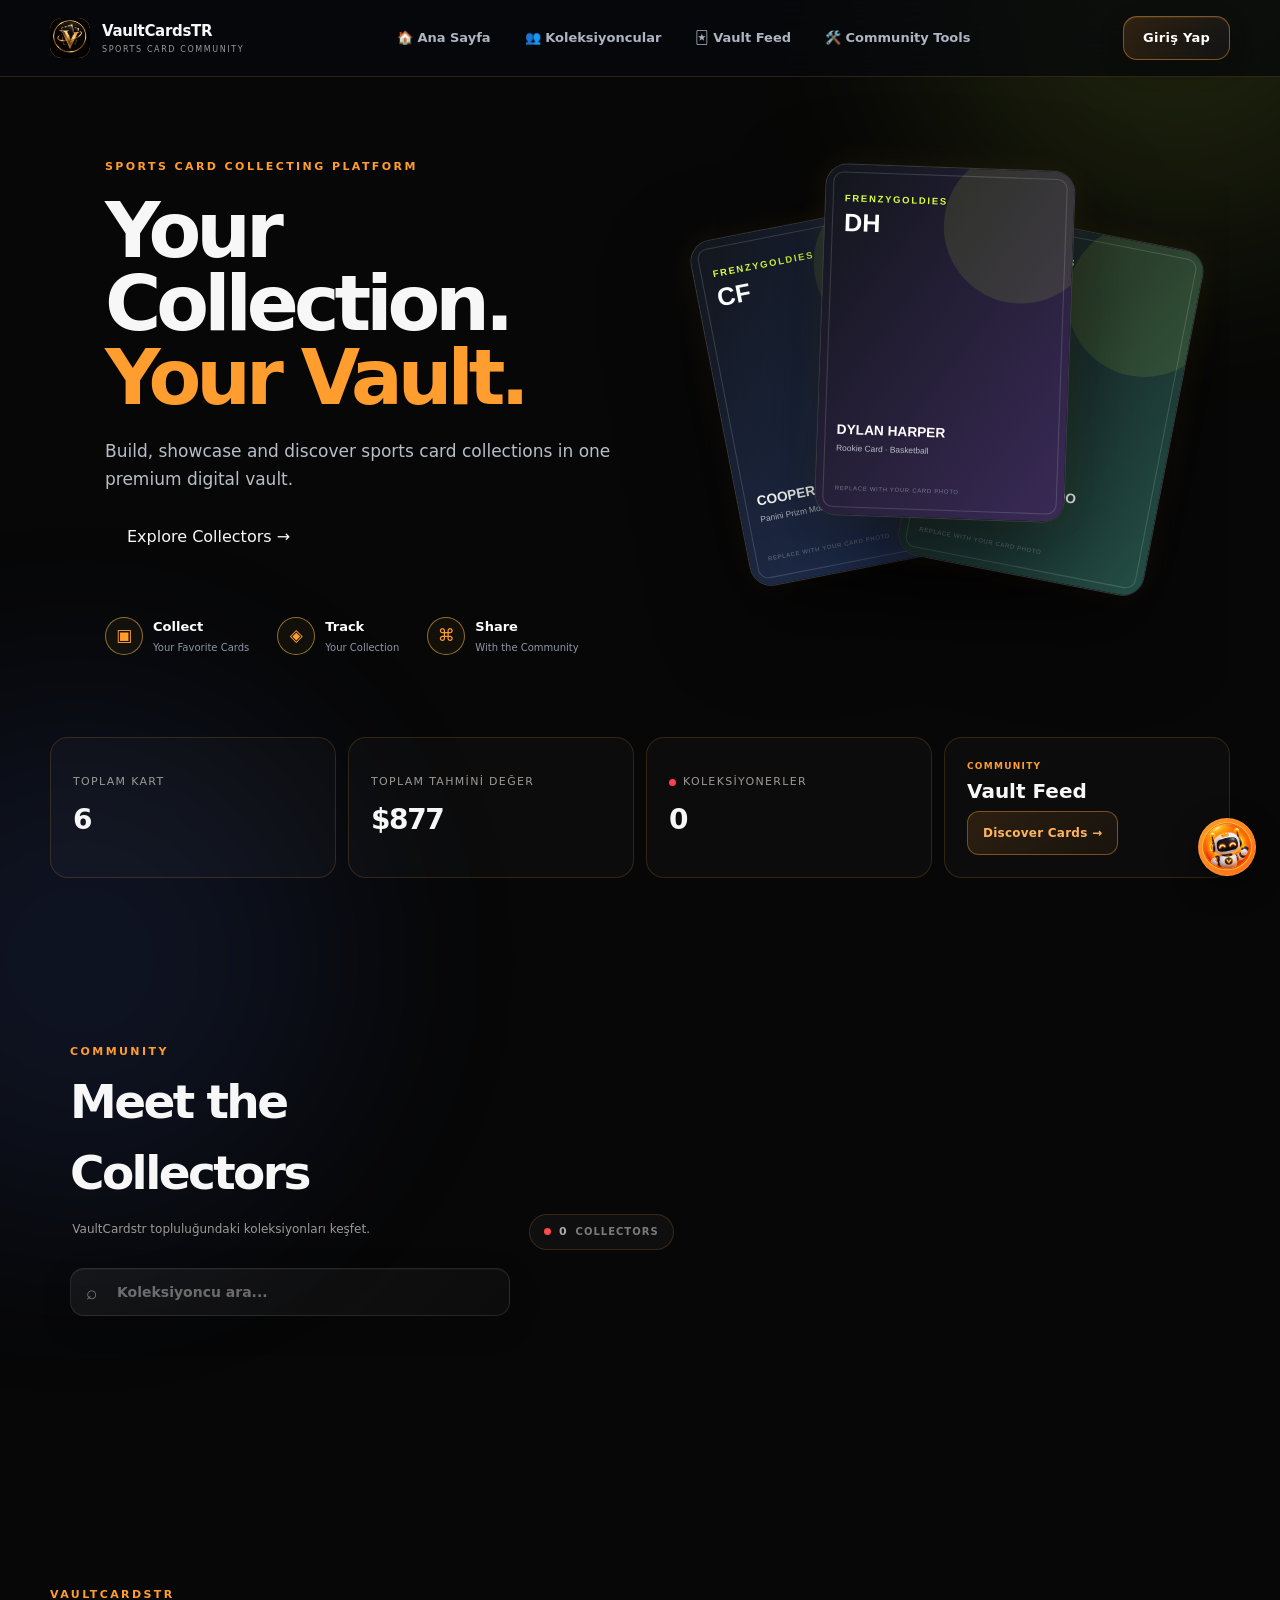
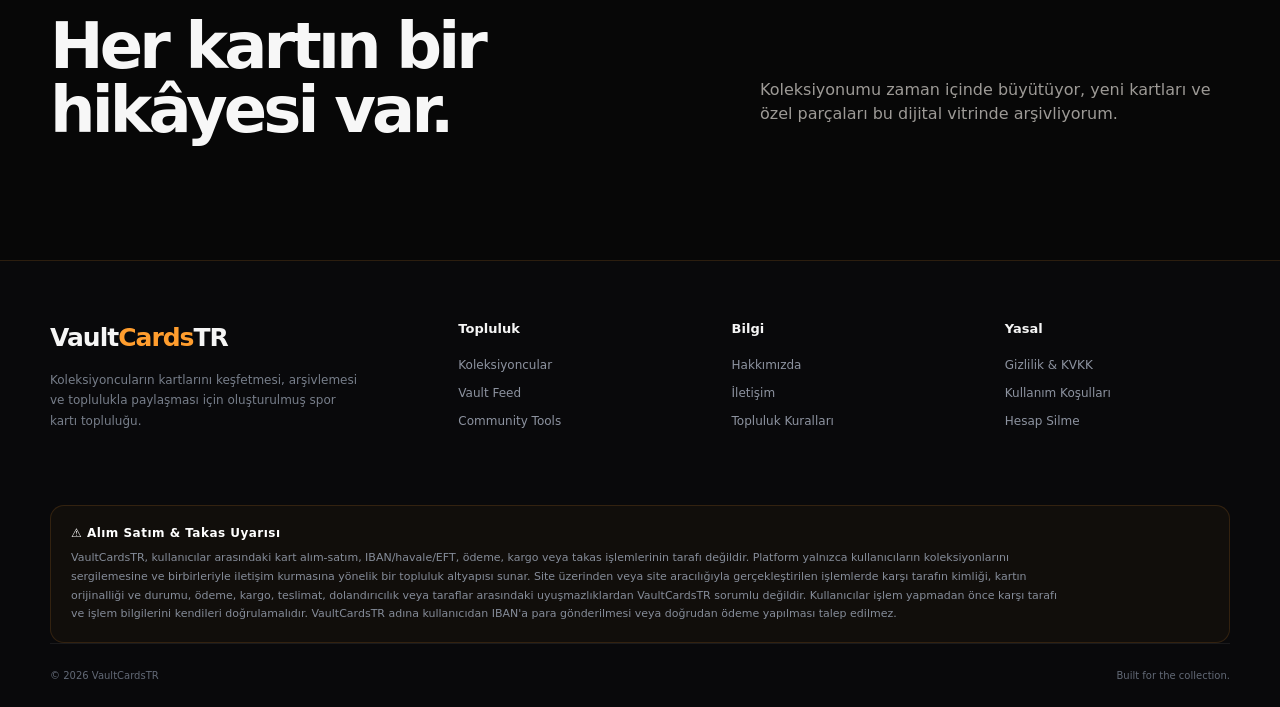
==== commit 47a14f5b: "Move admin panel off homepage" ====
--- a/index.html
+++ b/index.html
@@ -30,7 +30,7 @@
   <a href="#collectors">👥 Koleksiyoncular</a>
   <a href="vault-feed.html">🃏 Vault Feed</a>
   <a href="community-tools.html">🛠️ Community Tools</a>
-  <a href="#admin" id="adminLink" class="hidden">Admin Panel</a>
+  <a href="admin.html" id="adminLink" class="hidden">Admin Panel</a>
 </nav>
      <button class="nav-login hidden" id="loginBtn">Giriş Yap</button>
    <div id="accountMenu" class="account-menu hidden">
@@ -228,91 +228,6 @@
         <h3>Kart bulunamadı</h3>
         <p>Arama veya filtre seçimini değiştirip tekrar dene.</p>
       </div>
-    </section>
-
-    <section class="section admin-section hidden" id="adminSection">
-      <div class="section-heading">
-        <div><div class="eyebrow">PRIVATE VAULT</div><h2>Admin Panel</h2><p class="section-note" id="adminEmail"></p></div>
-        <div class="admin-top-actions"><button class="btn btn-primary" id="addCardBtn">+ Yeni Kart</button><button class="btn btn-ghost" id="importDemoBtn">Demo Kartları Aktar</button><button class="btn btn-ghost" id="logoutBtn">Çıkış</button></div>
-      </div>
-      <div class="admin-form hidden" id="adminForm">
-        <div class="admin-form-head"><h3 id="adminFormTitle">Yeni Kart Ekle</h3><button class="modal-close" id="cancelAdminForm">×</button></div>
-        <form id="cardEditorForm" class="form-grid">
-          <label>Oyuncu *<input id="player" required></label>
-          <label>Takım<input id="team"></label>
-          <label>
-  Kategori
-  <select id="category">
-    <option value="Football">Football</option>
-    <option value="Basketball">Basketball</option>
-    <option value="Baseball">Baseball</option>
-    <option value="American Football">American Football</option>
-    <option value="Hockey">Hockey</option>
-    <option value="Tennis">Tennis</option>
-    <option value="F1 / Motorsport">F1 / Motorsport</option>
-    <option value="Other">Other</option>
-  </select>
-</label>
-          <label>Yıl<input id="year"></label>
-          <label>Set<input id="set_name"></label>
-          <label>Card No.<input id="card_number"></label>
-          <label>Parallel<input id="parallel" value="Base"></label>
-         <label class="check">
-  <input id="is_numbered" type="checkbox">
-  Numbered
-</label>
-
-<label id="numberingWrap" style="display:none;">
-  Seri Numarası
-  <input id="numbering" placeholder="Örn. 05/25 veya 12/99">
-</label>
-
-<label class="check">
-  <input id="is_autograph" type="checkbox">
-  Autograph
-</label>
-
-<label class="check">
-  <input id="is_relic" type="checkbox">
-  Relic
-</label>
-          <label>Condition<input id="condition" value="Raw"></label>
-          <label>Grade<input id="grade" value="—"></label>
-          <label>Alış fiyatı (TL)<input id="purchase_price" type="number" min="0" step="0.01" placeholder="600"></label>
-         <label>
-  Tahmini değer (USD)
-  <div style="display:flex; gap:8px; align-items:center;">
-    <input id="estimated_value" type="number" min="0" step="0.01" placeholder="Otomatik hesaplanabilir">
-    <button type="button" class="btn btn-ghost" id="aiEstimateBtn">
-      🤖 AI Value
-    </button>
-  </div>
-           <small id="aiEstimateRange" style="display:block; margin-top:6px; opacity:.7;"></small>
-</label>
-          <label class="check">
-  <input id="forSale" type="checkbox">
-  Satılık
-</label>
-
-<label class="check">
-  <input id="forTrade" type="checkbox">
-  Takas
-</label>
-
-<label>
-  Dolap İlan Linki
-  <input id="dolapUrl" type="url" placeholder="https://dolap.com/...">
-</label>
-          <label>Alındığı tarih<input id="acquired_date" type="date"></label>
-          <label class="file-field">Kart ön yüzü *<input id="imageFront" type="file" accept="image/*" required></label>
-<label class="file-field">Kart arka yüzü<input id="imageBack" type="file" accept="image/*"></label>
-          <label class="wide">Not<textarea id="note" rows="3"></textarea></label>
-          <label class="check"><input id="rookie" type="checkbox"> Rookie</label>
-          <label class="check"><input id="featured" type="checkbox"> Öne çıkar</label>
-          <div class="wide form-actions"><button class="btn btn-primary" type="submit">Kaydet</button><button class="btn btn-ghost" type="button" id="cancelAdminForm2">İptal</button></div>
-        </form>
-      </div>
-      <div class="admin-list" id="adminList"></div>
     </section>
 
     <section class="about-strip">
--- a/style.css
+++ b/style.css
@@ -3522,3 +3522,36 @@
     min-height:60px;
   }
 }
+
+
+.footer-disclaimer{
+  margin-top:26px;
+  padding:18px 20px;
+  border:1px solid rgba(255,157,46,.14);
+  border-radius:14px;
+  background:rgba(255,157,46,.035);
+}
+.footer-disclaimer strong{
+  display:block;
+  margin-bottom:7px;
+  color:#fff;
+  font-size:12px;
+  letter-spacing:.04em;
+}
+.footer-disclaimer p{
+  margin:0;
+  max-width:1000px;
+  color:#858c99;
+  font-size:11px;
+  line-height:1.7;
+}
+@media(max-width:560px){
+  .footer-disclaimer{
+    margin-top:20px;
+    padding:15px;
+  }
+  .footer-disclaimer p{
+    font-size:10.5px;
+    line-height:1.65;
+  }
+}
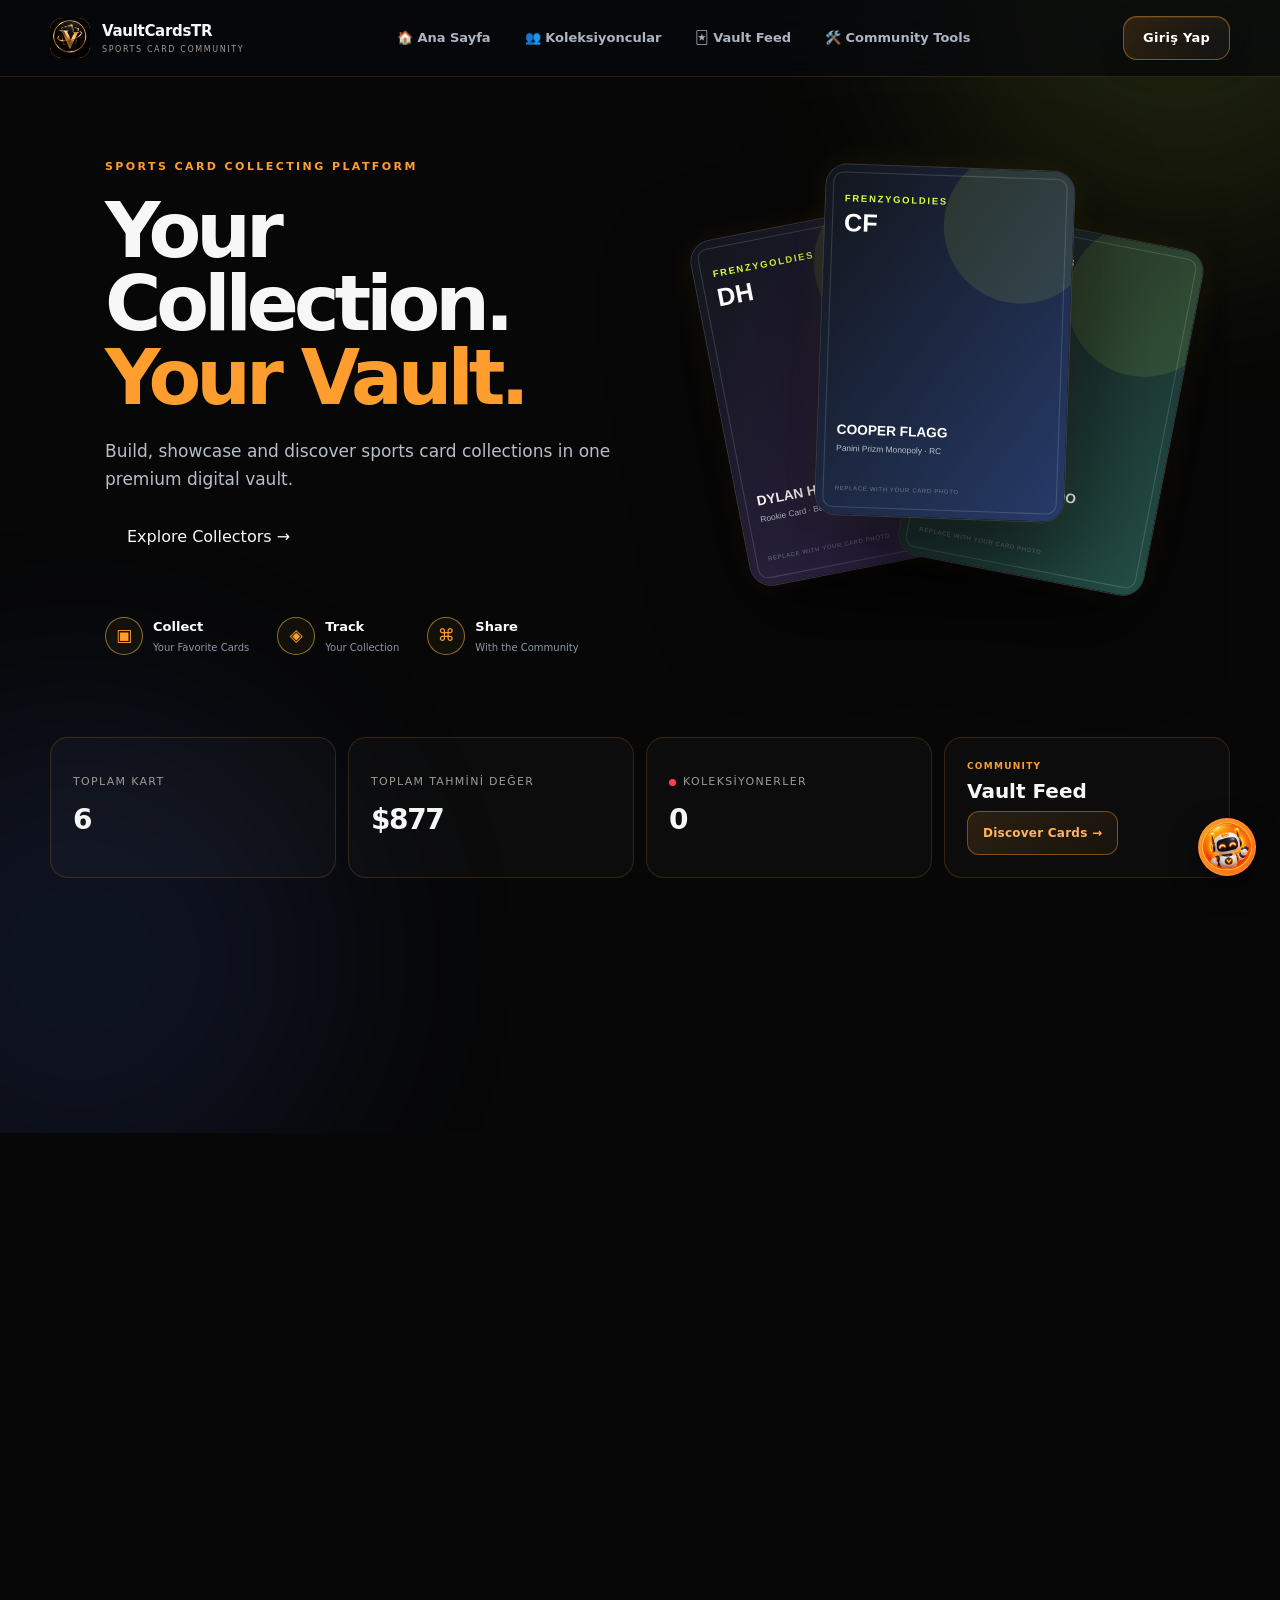
==== commit 75635adf: "Improve mobile initial loading by deferring scripts" ====
--- a/index.html
+++ b/index.html
@@ -588,11 +588,11 @@
   </div>
 
   <div class="toast hidden" id="toast"></div>
-  <script src="https://challenges.cloudflare.com/turnstile/v0/api.js"></script>
-  <script src="https://cdn.jsdelivr.net/npm/@supabase/supabase-js@2"></script>
-  <script src="config.js"></script>
-  <script src="cards.js"></script>
-  <script src="app.js"></script>
+  <script src="https://challenges.cloudflare.com/turnstile/v0/api.js" defer></script>
+  <script src="https://cdn.jsdelivr.net/npm/@supabase/supabase-js@2" defer></script>
+  <script src="config.js" defer></script>
+  <script src="cards.js" defer></script>
+  <script src="app.js" defer></script>
  <!-- VaultBot Floating Assistant -->
 <button id="vaultbotToggle" class="vaultbot-floating">
   <img src="vaultbot.png" alt="VaultBot">
--- a/style.css
+++ b/style.css
@@ -3555,3 +3555,108 @@
     line-height:1.65;
   }
 }
+
+.verified-badge{display:inline-grid;place-items:center;width:20px;height:20px;margin-left:7px;vertical-align:middle;border-radius:50%;background:#2f8cff;color:#fff;font-size:12px;font-weight:900;line-height:1;box-shadow:0 0 0 2px rgba(47,140,255,.12)}.verified-badge-small{width:17px;height:17px;font-size:10px;margin-left:4px}.collector-profile-info h1 .verified-badge,.collector-info h1 .verified-badge{transform:translateY(-2px)}
+
+/* =========================================================
+   ADMIN BUTTON POLISH
+   ========================================================= */
+.admin-page .btn,
+.admin-page button:not(.admin-tab):not(.admin-collector-card):not(.modal-close){
+  appearance:none;
+  -webkit-appearance:none;
+  min-height:44px;
+  padding:0 17px;
+  border-radius:12px;
+  border:1px solid rgba(255,255,255,.10);
+  background:rgba(255,255,255,.045);
+  color:#f4f4f5;
+  font-family:inherit;
+  font-size:12px;
+  font-weight:800;
+  letter-spacing:.01em;
+  cursor:pointer;
+  transition:transform .18s ease,background .18s ease,border-color .18s ease,box-shadow .18s ease,filter .18s ease;
+}
+.admin-page .btn:hover,
+.admin-page button:not(.admin-tab):not(.admin-collector-card):not(.modal-close):hover{
+  transform:translateY(-1px);
+  background:rgba(255,255,255,.075);
+  border-color:rgba(255,255,255,.18);
+}
+.admin-page .btn:active,
+.admin-page button:not(.admin-tab):not(.admin-collector-card):not(.modal-close):active{
+  transform:translateY(0) scale(.98);
+}
+.admin-page .btn-primary{
+  border-color:rgba(255,157,46,.55);
+  background:linear-gradient(135deg,#ff9d2e,#e77e12);
+  color:#111;
+  box-shadow:0 8px 22px rgba(255,157,46,.16),inset 0 1px 0 rgba(255,255,255,.24);
+}
+.admin-page .btn-primary:hover{
+  background:linear-gradient(135deg,#ffad4b,#ef8b20);
+  border-color:rgba(255,178,92,.72);
+  box-shadow:0 12px 28px rgba(255,157,46,.24),inset 0 1px 0 rgba(255,255,255,.28);
+}
+.admin-page .btn-ghost{
+  background:rgba(255,255,255,.035);
+  border-color:rgba(255,157,46,.20);
+  color:#d9dde4;
+}
+.admin-page .btn-ghost:hover{
+  background:rgba(255,157,46,.075);
+  border-color:rgba(255,157,46,.42);
+  color:#fff;
+}
+.admin-page .admin-page-header .btn-ghost{
+  min-width:84px;
+}
+.admin-page .admin-top-actions{
+  display:flex;
+  align-items:center;
+  gap:10px;
+  flex-wrap:wrap;
+}
+.admin-page .small-btn{
+  min-height:38px;
+  padding:0 13px;
+  border-radius:10px;
+  border:1px solid rgba(255,255,255,.10);
+  background:rgba(255,255,255,.045);
+  color:#e8ebf0;
+  font-family:inherit;
+  font-size:11px;
+  font-weight:850;
+  cursor:pointer;
+  transition:transform .18s ease,background .18s ease,border-color .18s ease;
+}
+.admin-page .small-btn:hover{transform:translateY(-1px);background:rgba(255,255,255,.08);border-color:rgba(255,255,255,.18)}
+.admin-page .small-btn.danger{border-color:rgba(255,85,85,.20);background:rgba(255,85,85,.055);color:#ff9b9b}
+.admin-page .small-btn.danger:hover{background:rgba(255,85,85,.11);border-color:rgba(255,85,85,.38);color:#ffb0b0}
+.admin-page .admin-card-view-head .btn{min-width:150px}
+.admin-page button:focus-visible,
+.admin-page a.btn:focus-visible{
+  outline:2px solid rgba(255,157,46,.75);
+  outline-offset:3px;
+}
+@media(max-width:560px){
+  .admin-page .admin-top-actions{width:100%}
+  .admin-page .admin-top-actions .btn{flex:1;min-width:0}
+  .admin-page .admin-page-header .btn-ghost{min-width:76px}
+  .admin-page .admin-card-view-head .btn{width:100%;min-width:0}
+}
+
+
+/* AI estimated value control in collector card form */
+.nc-estimate-field{min-width:0}
+.nc-estimate-row{display:flex;align-items:center;gap:8px;margin-top:6px}
+.nc-estimate-row input{flex:1;min-width:0}
+.nc-ai-estimate-btn{flex:0 0 auto;min-height:48px!important;white-space:nowrap;padding:0 14px!important;border-color:rgba(255,157,46,.28)!important;background:rgba(255,157,46,.055)!important;color:#ffb45f!important;font-size:11px!important;font-weight:850!important}
+.nc-ai-estimate-btn:hover:not(:disabled){background:rgba(255,157,46,.11)!important;border-color:rgba(255,157,46,.5)!important;color:#fff!important}
+.nc-ai-estimate-btn:disabled{opacity:.6;cursor:wait;transform:none!important}
+.ai-estimate-note{display:block;margin-top:7px;color:#777f8d;font-size:10px;line-height:1.5;font-weight:600}
+@media(max-width:700px){
+  .nc-estimate-row{flex-direction:column;align-items:stretch}
+  .nc-ai-estimate-btn{width:100%}
+}
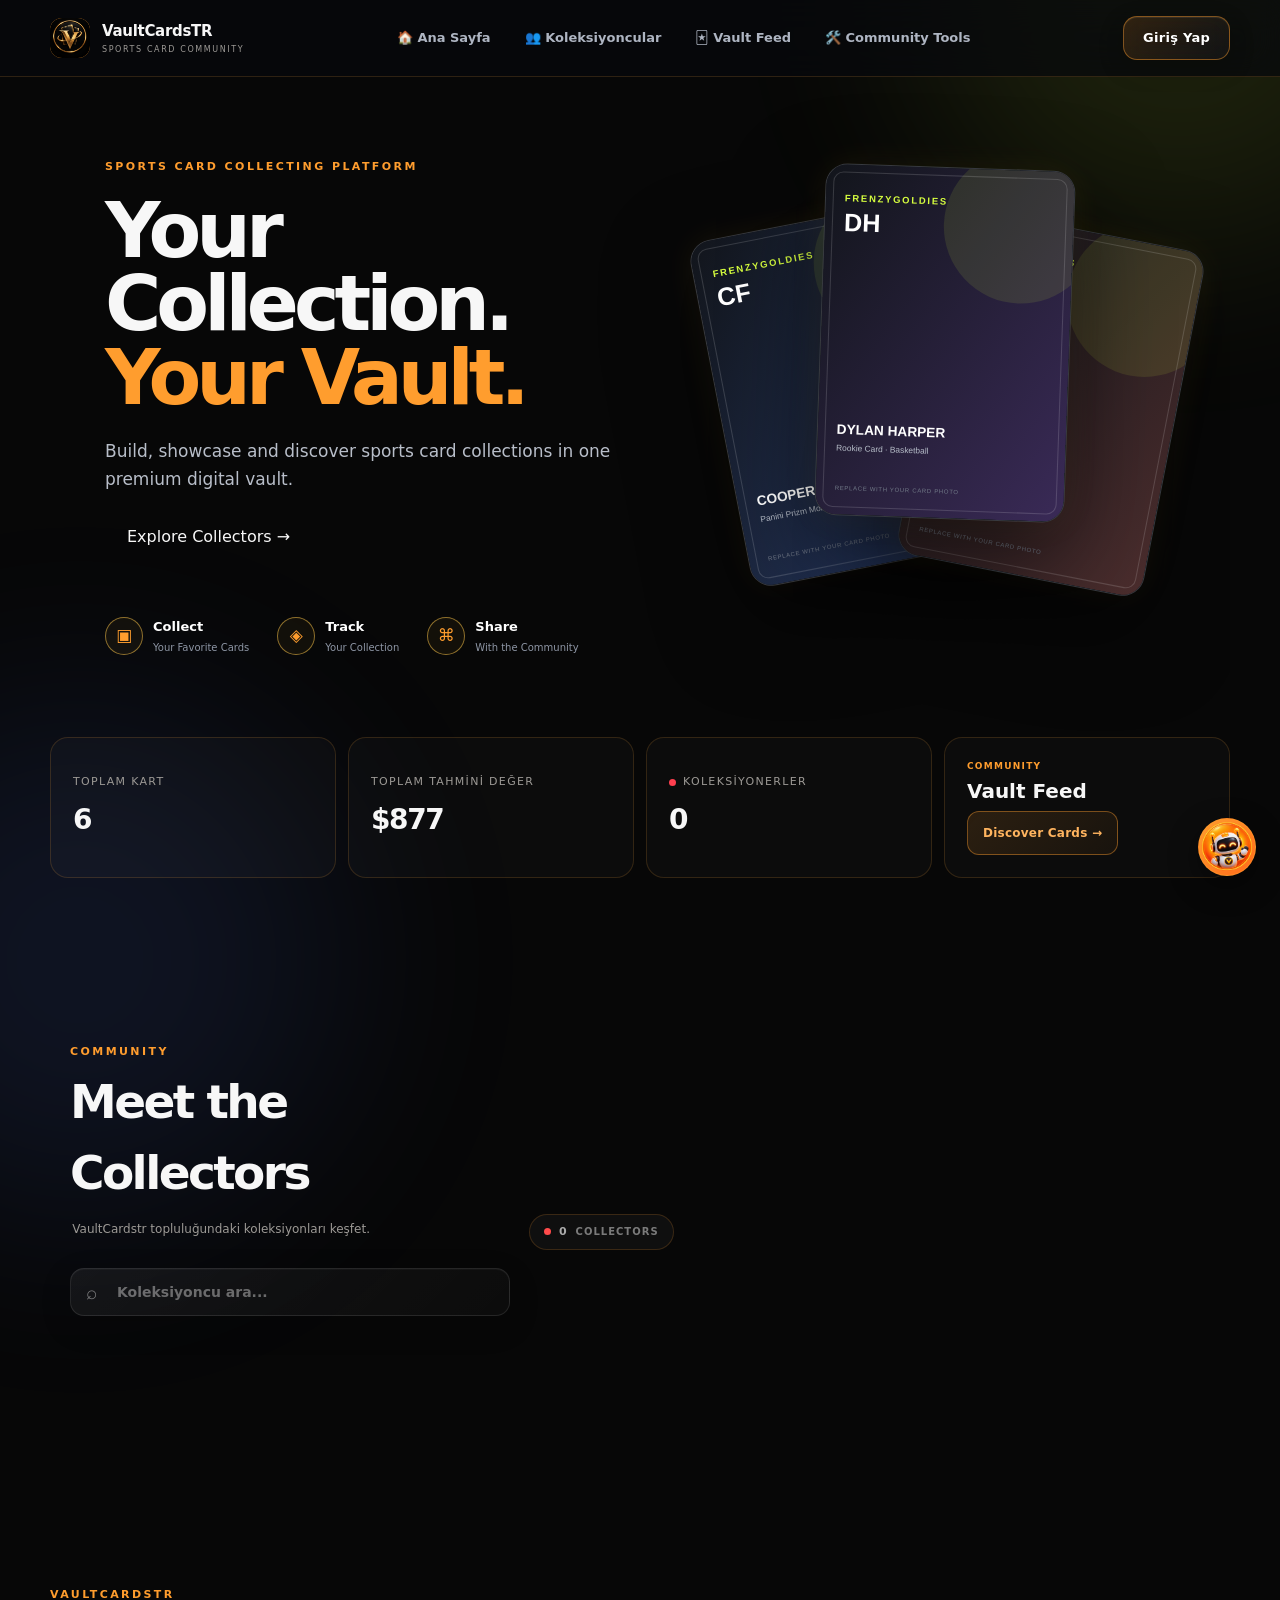
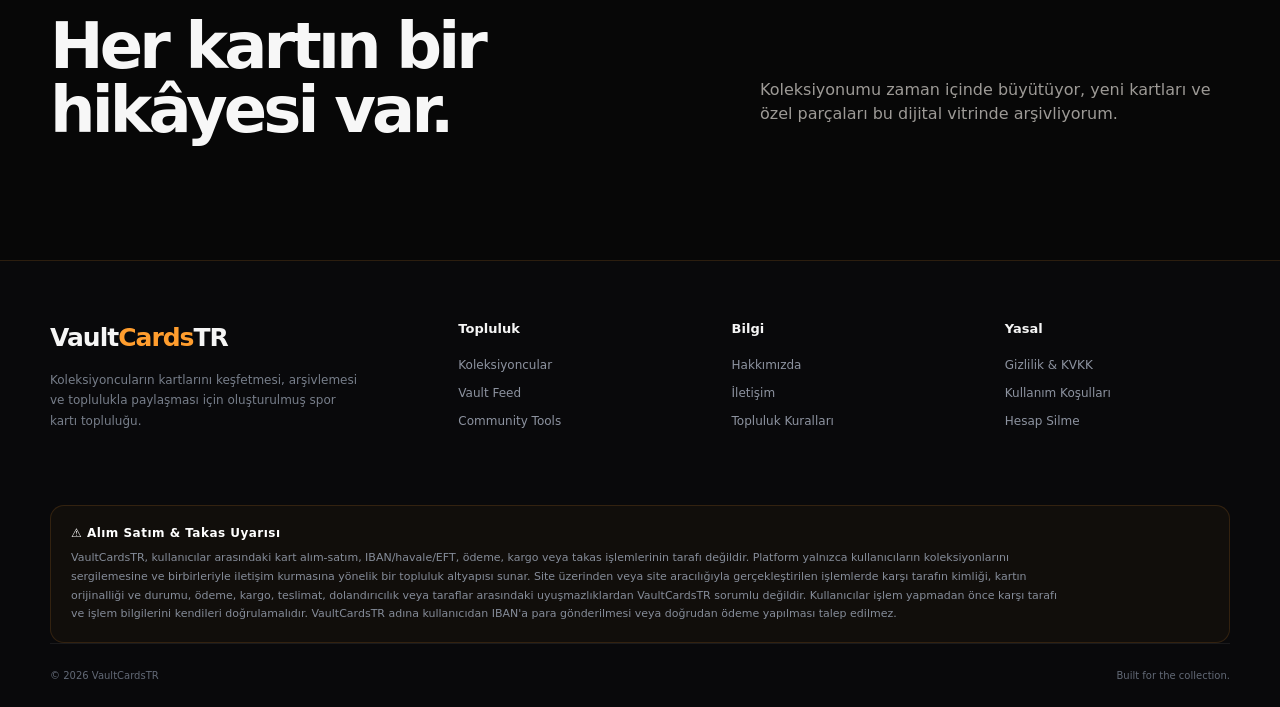
==== commit dfb7b607: "Add notifications button and panel to header" ====
--- a/index.html
+++ b/index.html
@@ -52,7 +52,20 @@
   </button>
 
 </div>   
+      <button class="notifications-btn hidden" id="notificationsBtn" type="button" aria-label="Bildirimler" aria-expanded="false">
+  <span class="notifications-icon">♢</span>
+  <span class="notifications-badge hidden" id="notificationsBadge">0</span>
+</button>
       <button class="nav-toggle" id="navToggle" aria-label="Menüyü aç/kapat">☰</button>
+<div class="notifications-panel hidden" id="notificationsPanel" aria-label="Bildirimler">
+  <div class="notifications-panel-head">
+    <strong>Bildirimler</strong>
+    <button type="button" id="notificationsClose" aria-label="Bildirimleri kapat">×</button>
+  </div>
+  <div id="notificationsList" class="notifications-list">
+    <div class="notifications-empty">Henüz bildirimin yok.</div>
+  </div>
+</div>
     </div>
   </header>
 
--- a/style.css
+++ b/style.css
@@ -3660,3 +3660,153 @@
   .nc-estimate-row{flex-direction:column;align-items:stretch}
   .nc-ai-estimate-btn{width:100%}
 }
+
+
+/* =========================================================
+   MOBILE PERFORMANCE 2.0
+   Keep the visual design, but reduce offscreen work and GPU-heavy effects.
+   ========================================================= */
+@media (max-width: 820px) {
+  .card-grid,
+  .featured-grid,
+  .user-grid,
+  .admin-list {
+    content-visibility: auto;
+    contain-intrinsic-size: 900px;
+  }
+
+  .card-item,
+  .stat-card,
+  .admin-row {
+    box-shadow: none;
+  }
+
+  .card-item,
+  .card-item:hover,
+  .showcase-card,
+  .showcase-card:hover {
+    transition: none;
+  }
+
+  .card-image img,
+  .showcase-card img {
+    transform: none !important;
+  }
+}
+
+@media (max-width: 560px) {
+  .section,
+  .about-strip {
+    contain: layout style paint;
+  }
+
+  .modal-backdrop {
+    backdrop-filter: none;
+    -webkit-backdrop-filter: none;
+  }
+
+  .vault-feed-next {
+    backdrop-filter: none;
+    -webkit-backdrop-filter: none;
+  }
+}
+
+
+/* =========================================================
+   MOBILE MENU FIX
+   Force every navigation item to remain visible when the hamburger opens.
+   ========================================================= */
+@media (max-width: 820px) {
+  .site-header { overflow: visible; }
+  .header-inner { overflow: visible; }
+  .main-nav.open {
+    display: flex !important;
+    flex-direction: column !important;
+    align-items: stretch !important;
+    justify-content: flex-start !important;
+    width: 100% !important;
+    height: auto !important;
+    max-height: none !important;
+    overflow: visible !important;
+    gap: 4px !important;
+    padding: 12px !important;
+  }
+  .main-nav.open a {
+    display: flex !important;
+    visibility: visible !important;
+    opacity: 1 !important;
+    position: relative !important;
+    width: 100% !important;
+    min-height: 42px !important;
+    align-items: center !important;
+    flex: 0 0 auto !important;
+    white-space: normal !important;
+    color: #aeb5c2 !important;
+    padding: 11px 12px !important;
+  }
+}
+
+
+/* =========================================================
+   FINAL MOBILE WIDTH / OVERFLOW FIX
+   Keep the viewport locked to the device width.
+   ========================================================= */
+html,
+body {
+  width: 100%;
+  max-width: 100%;
+  overflow-x: hidden;
+}
+
+*,
+*::before,
+*::after {
+  box-sizing: border-box;
+}
+
+img,
+video,
+canvas,
+svg {
+  max-width: 100%;
+}
+
+@media (max-width: 820px) {
+  .container,
+  .header-inner,
+  main,
+  section,
+  .hero,
+  .hero-copy,
+  .hero-showcase,
+  .card-grid,
+  .featured-grid,
+  .user-grid,
+  .stats,
+  .about-strip,
+  .site-footer {
+    max-width: 100%;
+    min-width: 0;
+  }
+
+  .main-nav.open {
+    left: 0 !important;
+    right: 0 !important;
+    max-width: 100vw !important;
+  }
+}
+
+@media (max-width: 560px) {
+  body {
+    position: relative;
+    overflow-x: clip;
+  }
+
+  .container {
+    width: 100%;
+  }
+
+  .hero-showcase {
+    overflow: hidden;
+  }
+}
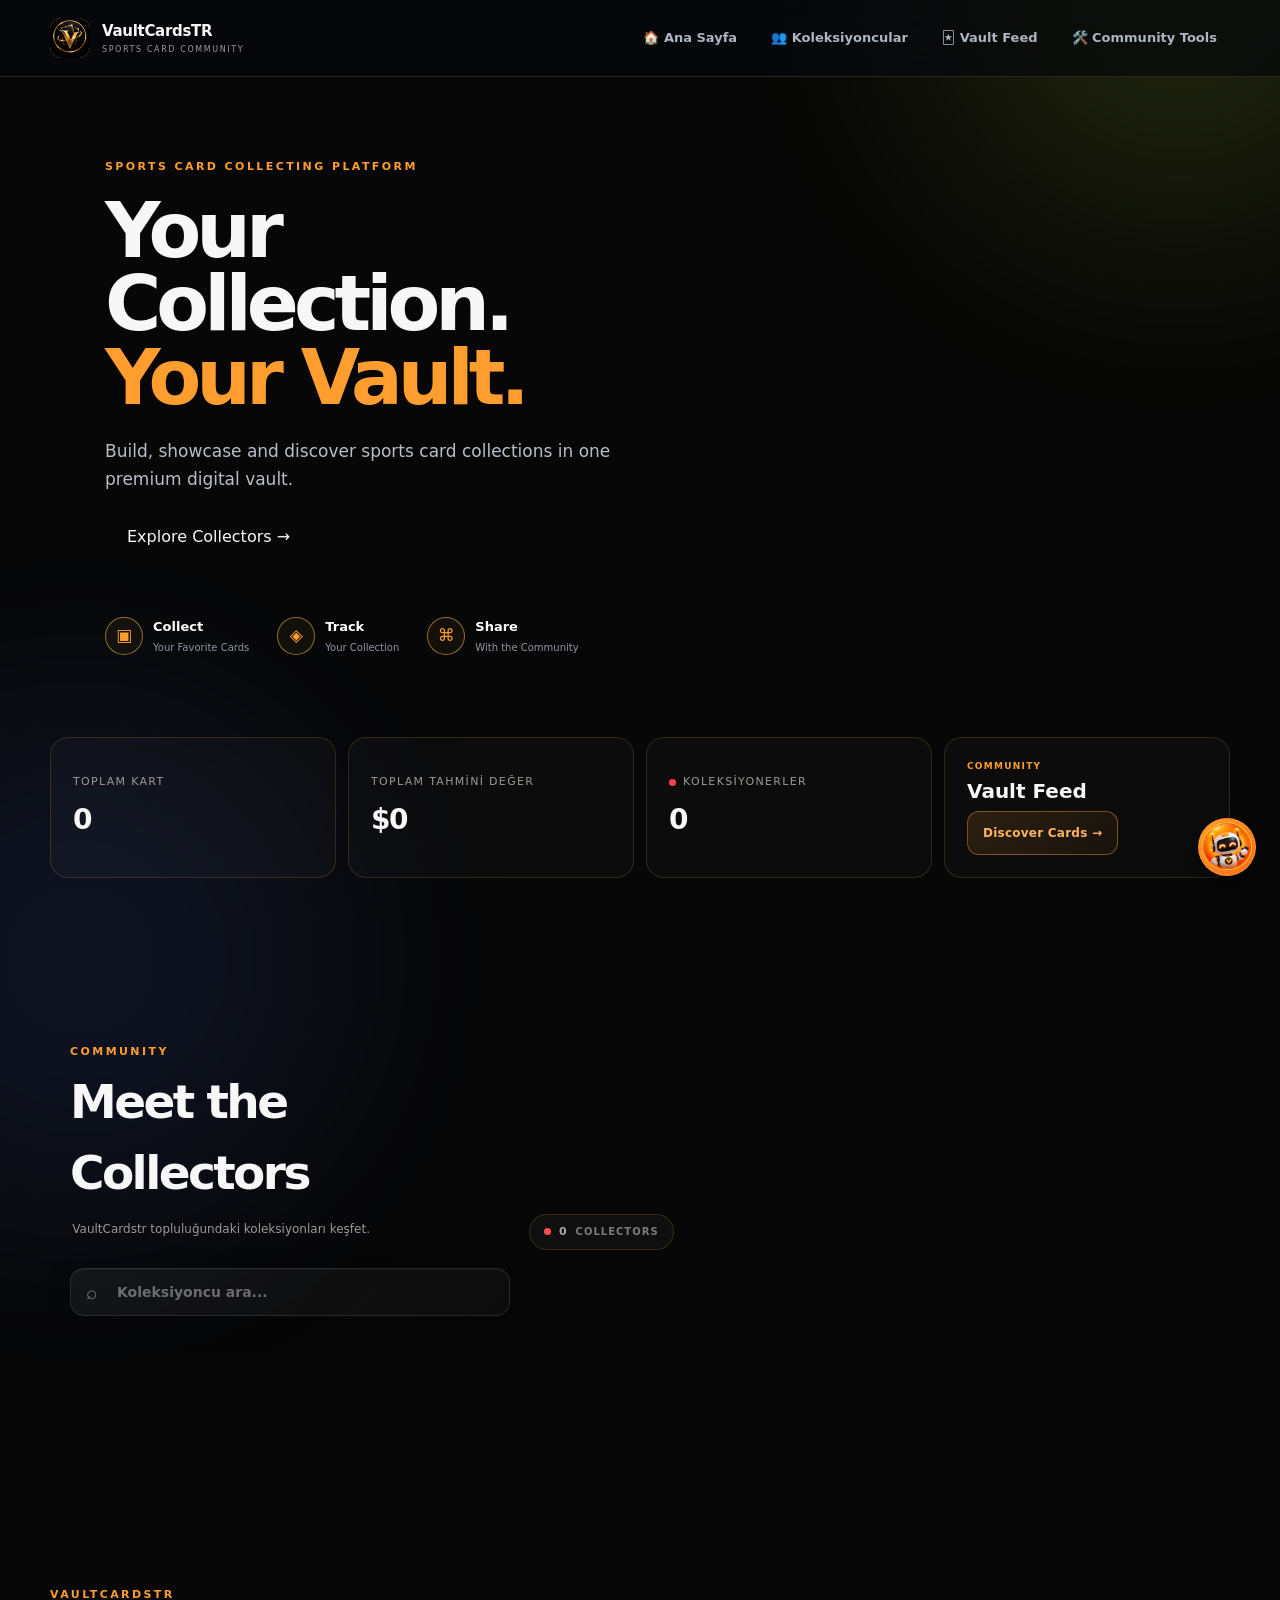
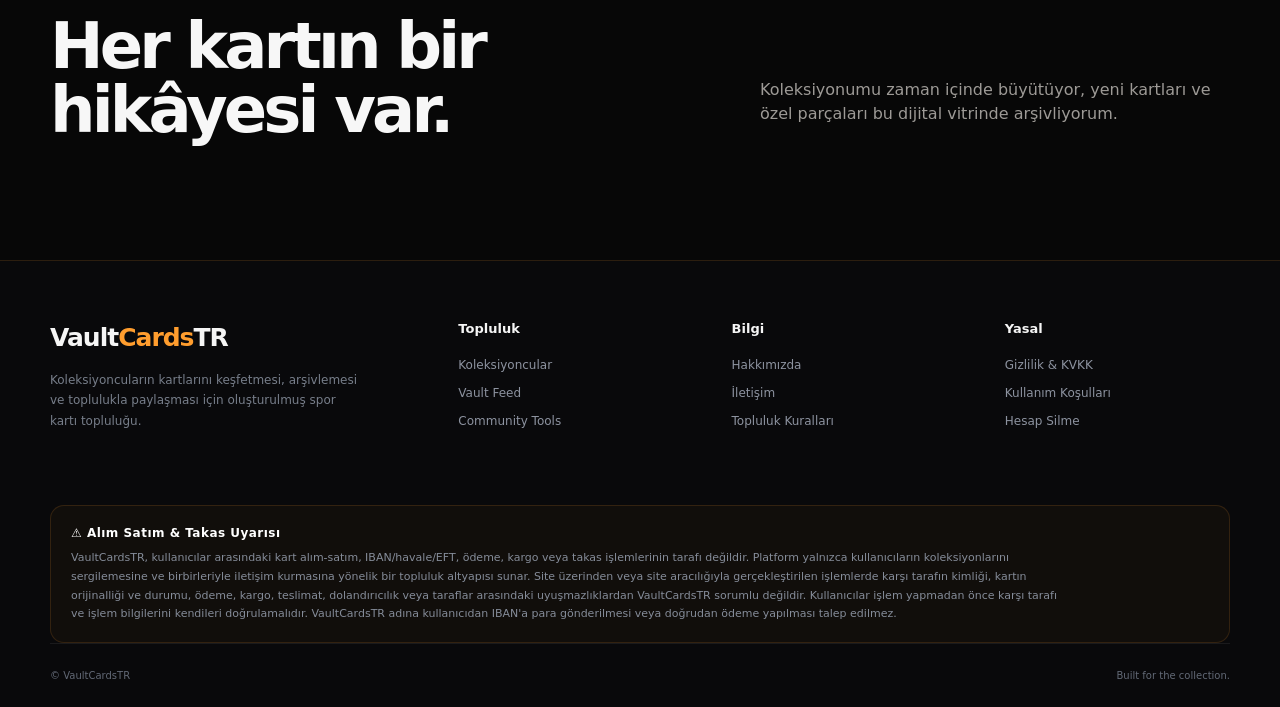
==== commit dac011ca: "Fix site regression from notification feature" ====
--- a/index.html
+++ b/index.html
@@ -52,10 +52,6 @@
   </button>
 
 </div>   
-      <button class="notifications-btn hidden" id="notificationsBtn" type="button" aria-label="Bildirimler" aria-expanded="false">
-  <span class="notifications-icon">♢</span>
-  <span class="notifications-badge hidden" id="notificationsBadge">0</span>
-</button>
       <button class="nav-toggle" id="navToggle" aria-label="Menüyü aç/kapat">☰</button>
 <div class="notifications-panel hidden" id="notificationsPanel" aria-label="Bildirimler">
   <div class="notifications-panel-head">
--- a/style.css
+++ b/style.css
@@ -3810,3 +3810,135 @@
     overflow: hidden;
   }
 }
+
+
+/* =========================================================
+   NOTIFICATIONS
+   ========================================================= */
+.notifications-btn {
+  position: relative;
+  flex: 0 0 auto;
+  width: 42px;
+  height: 42px;
+  display: grid;
+  place-items: center;
+  border: 1px solid rgba(255,157,46,.35);
+  border-radius: 11px;
+  background: rgba(255,255,255,.035);
+  color: #fff;
+  cursor: pointer;
+  font-size: 21px;
+  line-height: 1;
+}
+.notifications-btn:hover {
+  background: rgba(255,157,46,.09);
+  border-color: rgba(255,157,46,.55);
+}
+.notifications-icon {
+  transform: rotate(45deg);
+  display: block;
+  font-weight: 900;
+}
+.notifications-badge {
+  position: absolute;
+  top: -6px;
+  right: -6px;
+  min-width: 19px;
+  height: 19px;
+  padding: 0 5px;
+  display: grid;
+  place-items: center;
+  border-radius: 999px;
+  background: #ff9d2e;
+  color: #111;
+  border: 2px solid #080a0e;
+  font-size: 9px;
+  font-weight: 950;
+}
+.notifications-panel {
+  position: absolute;
+  top: calc(100% + 10px);
+  right: 0;
+  z-index: 100;
+  width: min(380px, calc(100vw - 24px));
+  max-height: min(520px, calc(100vh - 110px));
+  overflow: auto;
+  border: 1px solid rgba(255,157,46,.22);
+  border-radius: 16px;
+  background: rgba(10,12,17,.98);
+  box-shadow: 0 22px 55px rgba(0,0,0,.45);
+}
+.notifications-panel-head {
+  position: sticky;
+  top: 0;
+  z-index: 2;
+  display: flex;
+  align-items: center;
+  justify-content: space-between;
+  padding: 15px 16px;
+  border-bottom: 1px solid rgba(255,255,255,.07);
+  background: #0a0c11;
+}
+.notifications-panel-head strong { color:#fff; font-size:14px; }
+.notifications-panel-head button {
+  width:28px;
+  height:28px;
+  border:0;
+  background:transparent;
+  color:#8f96a3;
+  font-size:22px;
+  cursor:pointer;
+}
+.notifications-list { padding: 6px; }
+.notifications-empty {
+  padding: 34px 18px;
+  text-align:center;
+  color:#777f8d;
+  font-size:12px;
+}
+.notification-item {
+  width:100%;
+  display:flex;
+  align-items:flex-start;
+  gap:10px;
+  padding:12px 10px;
+  border:0;
+  border-radius:11px;
+  background:transparent;
+  color:#dfe3e9;
+  text-align:left;
+  cursor:pointer;
+}
+.notification-item:hover { background:rgba(255,157,46,.07); }
+.notification-item.unread { background:rgba(255,157,46,.045); }
+.notification-dot {
+  width:7px;
+  height:7px;
+  margin-top:6px;
+  flex:0 0 7px;
+  border-radius:50%;
+  background:transparent;
+}
+.notification-item.unread .notification-dot { background:#ff9d2e; box-shadow:0 0 10px rgba(255,157,46,.45); }
+.notification-copy { min-width:0; display:flex; flex-direction:column; gap:4px; }
+.notification-copy span { font-size:12px; line-height:1.45; }
+.notification-copy strong { color:#fff; }
+.notification-copy small { color:#707886; font-size:10px; }
+
+@media (max-width: 820px) {
+  .notifications-panel {
+    position: fixed;
+    top: 76px;
+    right: 12px;
+  }
+}
+
+@media (max-width: 560px) {
+  .notifications-btn { width:38px; height:38px; font-size:19px; }
+  .notifications-panel {
+    top: 78px;
+    right: 10px;
+    width: min(360px, calc(100vw - 20px));
+    max-height: calc(100vh - 100px);
+  }
+}
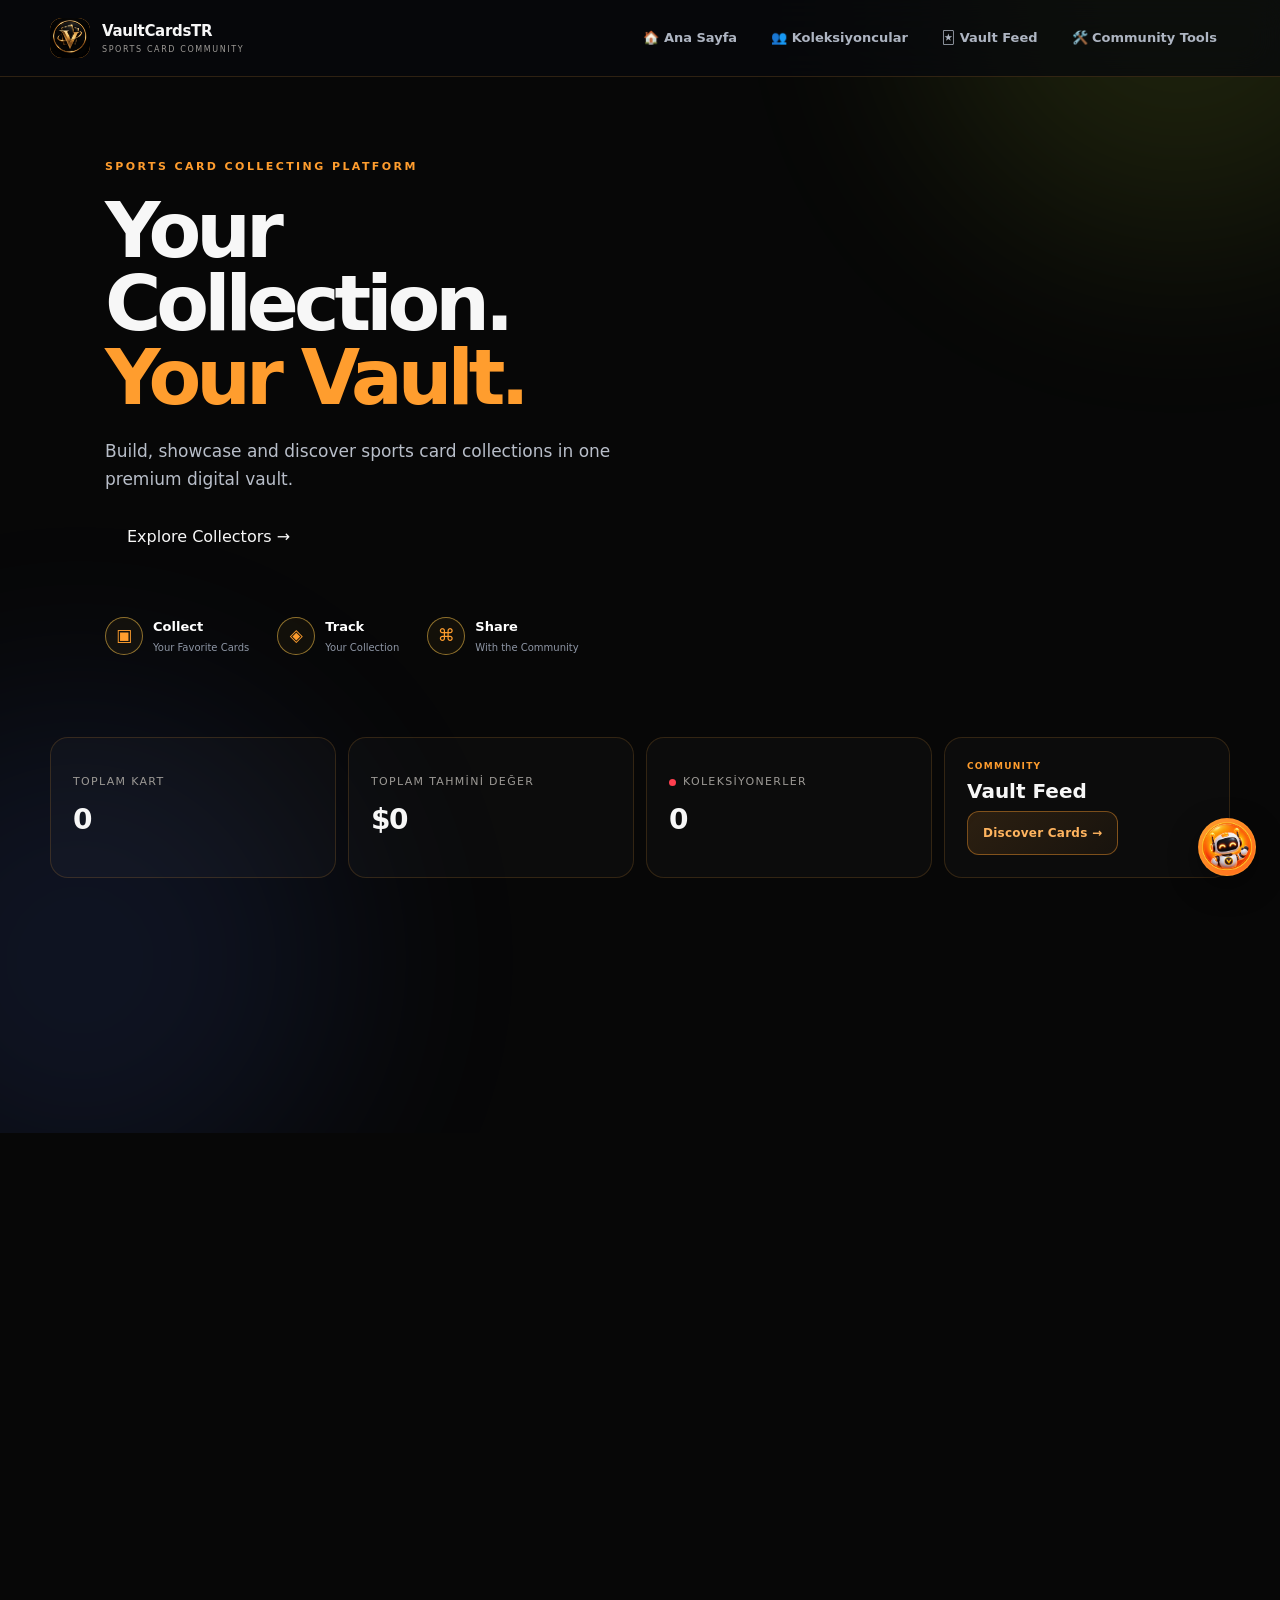
==== commit d128b81d: "Restore header controls and add notifications button" ====
--- a/index.html
+++ b/index.html
@@ -33,6 +33,10 @@
   <a href="admin.html" id="adminLink" class="hidden">Admin Panel</a>
 </nav>
      <button class="nav-login hidden" id="loginBtn">Giriş Yap</button>
+   <button class="notifications-toggle hidden" id="notificationsToggle" type="button" aria-label="Bildirimler" aria-expanded="false">
+     🔔
+     <span class="notifications-badge hidden" id="notificationsBadge">0</span>
+   </button>
    <div id="accountMenu" class="account-menu hidden">
 
   <div class="account-menu-email" id="accountEmail">
--- a/style.css
+++ b/style.css
@@ -3810,135 +3810,3 @@
     overflow: hidden;
   }
 }
-
-
-/* =========================================================
-   NOTIFICATIONS
-   ========================================================= */
-.notifications-btn {
-  position: relative;
-  flex: 0 0 auto;
-  width: 42px;
-  height: 42px;
-  display: grid;
-  place-items: center;
-  border: 1px solid rgba(255,157,46,.35);
-  border-radius: 11px;
-  background: rgba(255,255,255,.035);
-  color: #fff;
-  cursor: pointer;
-  font-size: 21px;
-  line-height: 1;
-}
-.notifications-btn:hover {
-  background: rgba(255,157,46,.09);
-  border-color: rgba(255,157,46,.55);
-}
-.notifications-icon {
-  transform: rotate(45deg);
-  display: block;
-  font-weight: 900;
-}
-.notifications-badge {
-  position: absolute;
-  top: -6px;
-  right: -6px;
-  min-width: 19px;
-  height: 19px;
-  padding: 0 5px;
-  display: grid;
-  place-items: center;
-  border-radius: 999px;
-  background: #ff9d2e;
-  color: #111;
-  border: 2px solid #080a0e;
-  font-size: 9px;
-  font-weight: 950;
-}
-.notifications-panel {
-  position: absolute;
-  top: calc(100% + 10px);
-  right: 0;
-  z-index: 100;
-  width: min(380px, calc(100vw - 24px));
-  max-height: min(520px, calc(100vh - 110px));
-  overflow: auto;
-  border: 1px solid rgba(255,157,46,.22);
-  border-radius: 16px;
-  background: rgba(10,12,17,.98);
-  box-shadow: 0 22px 55px rgba(0,0,0,.45);
-}
-.notifications-panel-head {
-  position: sticky;
-  top: 0;
-  z-index: 2;
-  display: flex;
-  align-items: center;
-  justify-content: space-between;
-  padding: 15px 16px;
-  border-bottom: 1px solid rgba(255,255,255,.07);
-  background: #0a0c11;
-}
-.notifications-panel-head strong { color:#fff; font-size:14px; }
-.notifications-panel-head button {
-  width:28px;
-  height:28px;
-  border:0;
-  background:transparent;
-  color:#8f96a3;
-  font-size:22px;
-  cursor:pointer;
-}
-.notifications-list { padding: 6px; }
-.notifications-empty {
-  padding: 34px 18px;
-  text-align:center;
-  color:#777f8d;
-  font-size:12px;
-}
-.notification-item {
-  width:100%;
-  display:flex;
-  align-items:flex-start;
-  gap:10px;
-  padding:12px 10px;
-  border:0;
-  border-radius:11px;
-  background:transparent;
-  color:#dfe3e9;
-  text-align:left;
-  cursor:pointer;
-}
-.notification-item:hover { background:rgba(255,157,46,.07); }
-.notification-item.unread { background:rgba(255,157,46,.045); }
-.notification-dot {
-  width:7px;
-  height:7px;
-  margin-top:6px;
-  flex:0 0 7px;
-  border-radius:50%;
-  background:transparent;
-}
-.notification-item.unread .notification-dot { background:#ff9d2e; box-shadow:0 0 10px rgba(255,157,46,.45); }
-.notification-copy { min-width:0; display:flex; flex-direction:column; gap:4px; }
-.notification-copy span { font-size:12px; line-height:1.45; }
-.notification-copy strong { color:#fff; }
-.notification-copy small { color:#707886; font-size:10px; }
-
-@media (max-width: 820px) {
-  .notifications-panel {
-    position: fixed;
-    top: 76px;
-    right: 12px;
-  }
-}
-
-@media (max-width: 560px) {
-  .notifications-btn { width:38px; height:38px; font-size:19px; }
-  .notifications-panel {
-    top: 78px;
-    right: 10px;
-    width: min(360px, calc(100vw - 20px));
-    max-height: calc(100vh - 100px);
-  }
-}
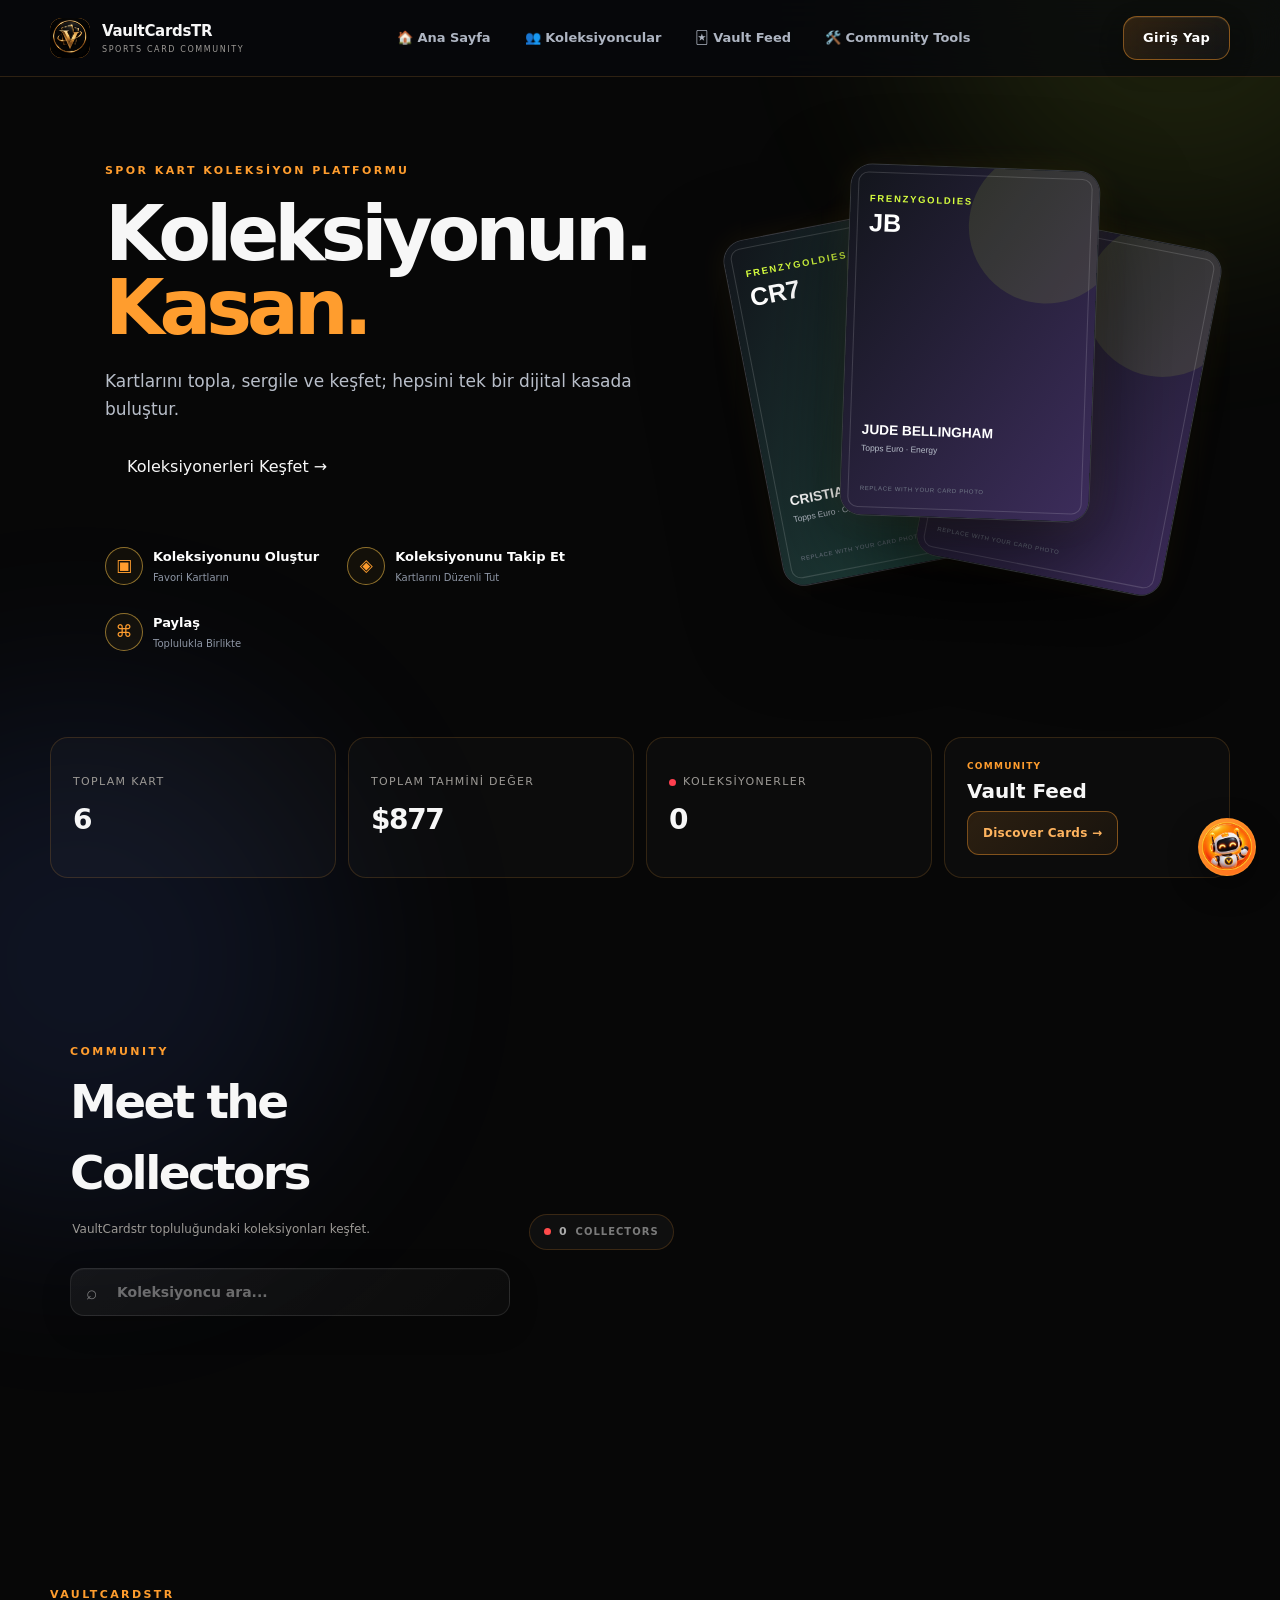
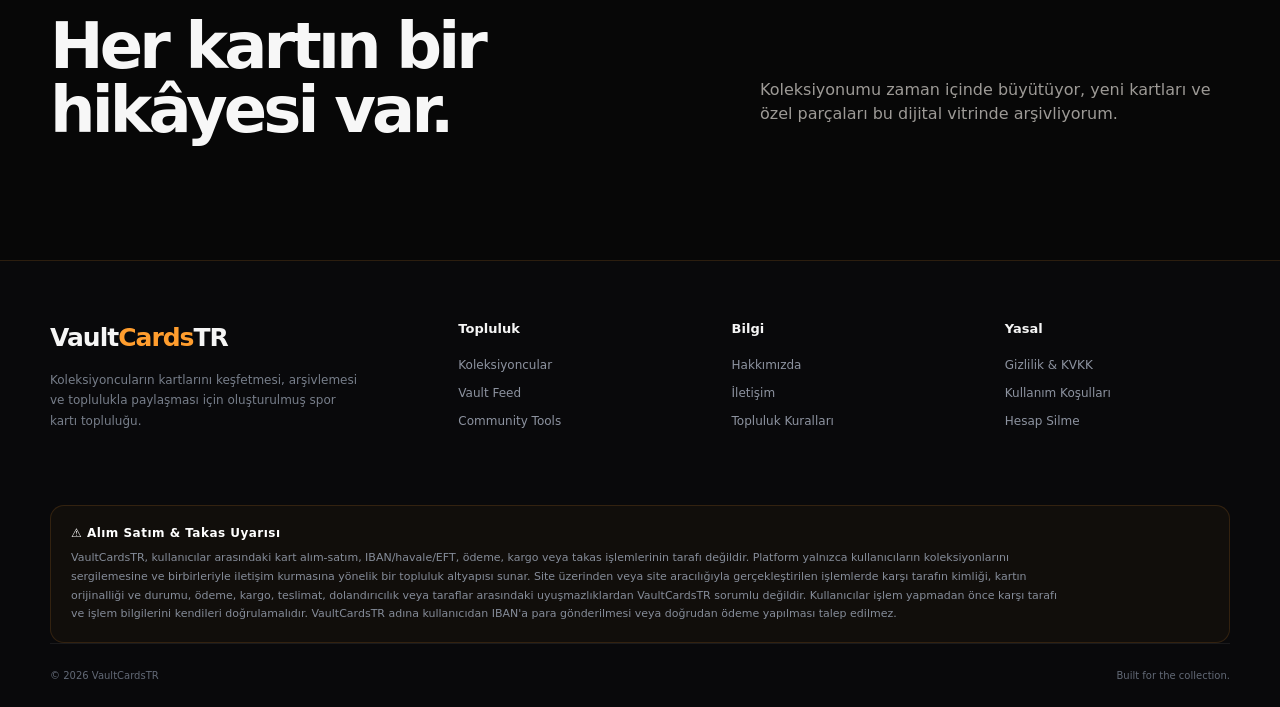
==== commit 2882843d: "Türkçeleştir ana sayfa hero metinlerini" ====
--- a/index.html
+++ b/index.html
@@ -5,8 +5,8 @@
   <meta name="viewport" content="width=device-width, initial-scale=1.0" />
   <link rel="preconnect" href="https://cigyrtxmovuvkvwirehe.supabase.co" crossorigin />
   <link rel="preconnect" href="https://cdn.jsdelivr.net" crossorigin />
-  <meta name="description" content="VaultCardsTR — kişisel futbol ve basketbol kart koleksiyonum." />
-  <title>VaultCardsTR | Card Collection</title>
+  <meta name="description" content="VaultCardsTR — spor kart koleksiyonlarını oluştur, sergile ve keşfet." />
+  <title>VaultCardsTR | Spor Kart Koleksiyonu</title>
   <link rel="icon" href="logo.png" type="image/png" />
   <link rel="stylesheet" href="style.css" />
 </head>
@@ -73,21 +73,20 @@
   <section class="hero container">
   <div class="hero-copy">
 
-    <div class="eyebrow">SPORTS CARD COLLECTING PLATFORM</div>
+    <div class="eyebrow">SPOR KART KOLEKSİYON PLATFORMU</div>
 
     <h1>
-      Your Collection.<br />
-      <span>Your Vault.</span>
+      Koleksiyonun.<br />
+      <span>Kasan.</span>
     </h1>
 
     <p>
-      Build, showcase and discover sports card collections
-      in one premium digital vault.
+      Kartlarını topla, sergile ve keşfet; hepsini tek bir dijital kasada buluştur.
     </p>
 
     <div class="hero-actions">
     <a class="btn btn-primary" href="#collectors">
-  Explore Collectors →
+  Koleksiyonerleri Keşfet →
 </a>
 
     </div>
@@ -96,24 +95,24 @@
       <div class="hero-feature">
         <span class="hero-feature-icon">▣</span>
         <div>
-          <strong>Collect</strong>
-          <small>Your Favorite Cards</small>
+          <strong>Koleksiyonunu Oluştur</strong>
+          <small>Favori Kartların</small>
         </div>
       </div>
 
       <div class="hero-feature">
         <span class="hero-feature-icon">◈</span>
         <div>
-          <strong>Track</strong>
-          <small>Your Collection</small>
+          <strong>Koleksiyonunu Takip Et</strong>
+          <small>Kartlarını Düzenli Tut</small>
         </div>
       </div>
 
       <div class="hero-feature">
         <span class="hero-feature-icon">⌘</span>
         <div>
-          <strong>Share</strong>
-          <small>With the Community</small>
+          <strong>Paylaş</strong>
+          <small>Toplulukla Birlikte</small>
         </div>
       </div>
     </div>
--- a/style.css
+++ b/style.css
@@ -3810,3 +3810,92 @@
     overflow: hidden;
   }
 }
+
+/* =========================================================
+   NOTIFICATIONS
+   ========================================================= */
+.notifications-toggle{
+  position:relative;
+  flex:0 0 auto;
+  width:40px;
+  height:40px;
+  display:grid;
+  place-items:center;
+  border:1px solid rgba(255,157,46,.28);
+  border-radius:12px;
+  background:rgba(255,255,255,.035);
+  color:#fff;
+  font-size:17px;
+  cursor:pointer;
+  transition:transform .18s ease,background .18s ease,border-color .18s ease;
+}
+.notifications-toggle:hover{
+  transform:translateY(-1px);
+  background:rgba(255,157,46,.08);
+  border-color:rgba(255,157,46,.5);
+}
+.notifications-badge{
+  position:absolute;
+  top:-5px;
+  right:-5px;
+  min-width:18px;
+  height:18px;
+  padding:0 5px;
+  display:grid;
+  place-items:center;
+  border-radius:999px;
+  background:#ff4b4b;
+  color:#fff;
+  font-size:9px;
+  font-weight:900;
+  line-height:1;
+  border:2px solid #070707;
+}
+.notifications-panel{
+  position:absolute;
+  top:calc(100% + 10px);
+  right:74px;
+  width:min(360px,calc(100vw - 30px));
+  max-height:430px;
+  overflow:hidden;
+  border:1px solid rgba(255,157,46,.22);
+  border-radius:18px;
+  background:rgba(13,14,18,.98);
+  box-shadow:0 22px 55px rgba(0,0,0,.5);
+  z-index:100;
+}
+.notifications-panel-head{
+  min-height:52px;
+  padding:0 14px 0 17px;
+  display:flex;
+  align-items:center;
+  justify-content:space-between;
+  border-bottom:1px solid rgba(255,255,255,.07);
+}
+.notifications-panel-head strong{font-size:13px;color:#fff}
+.notifications-panel-head button{
+  width:30px;height:30px;border:0;border-radius:9px;
+  background:rgba(255,255,255,.04);color:#9da4b0;font-size:20px;cursor:pointer;
+}
+.notifications-list{max-height:375px;overflow:auto}
+.notification-item{
+  width:100%;min-height:68px;display:flex;align-items:center;gap:11px;
+  padding:11px 14px;border:0;border-bottom:1px solid rgba(255,255,255,.055);
+  background:transparent;color:#cfd3da;text-align:left;cursor:pointer;
+}
+.notification-item:hover{background:rgba(255,157,46,.055)}
+.notification-item.unread{background:rgba(255,157,46,.045)}
+.notification-icon{width:34px;height:34px;flex:0 0 34px;display:grid;place-items:center;border-radius:10px;background:rgba(255,157,46,.08)}
+.notification-copy{min-width:0;display:block}
+.notification-text{display:block;font-size:11px;line-height:1.45;color:#d9dde4}
+.notification-text strong{color:#fff}
+.notification-copy small{display:block;margin-top:4px;color:#777f8d;font-size:9px}
+.notifications-empty{padding:28px 16px;color:#777f8d;font-size:11px;text-align:center}
+@media(max-width:820px){
+  .notifications-toggle{width:36px;height:36px;font-size:16px}
+  .notifications-panel{top:calc(100% + 8px);right:10px;width:min(360px,calc(100vw - 20px))}
+}
+@media(max-width:560px){
+  .notifications-toggle{width:36px;height:36px}
+  .notifications-panel{right:8px}
+}
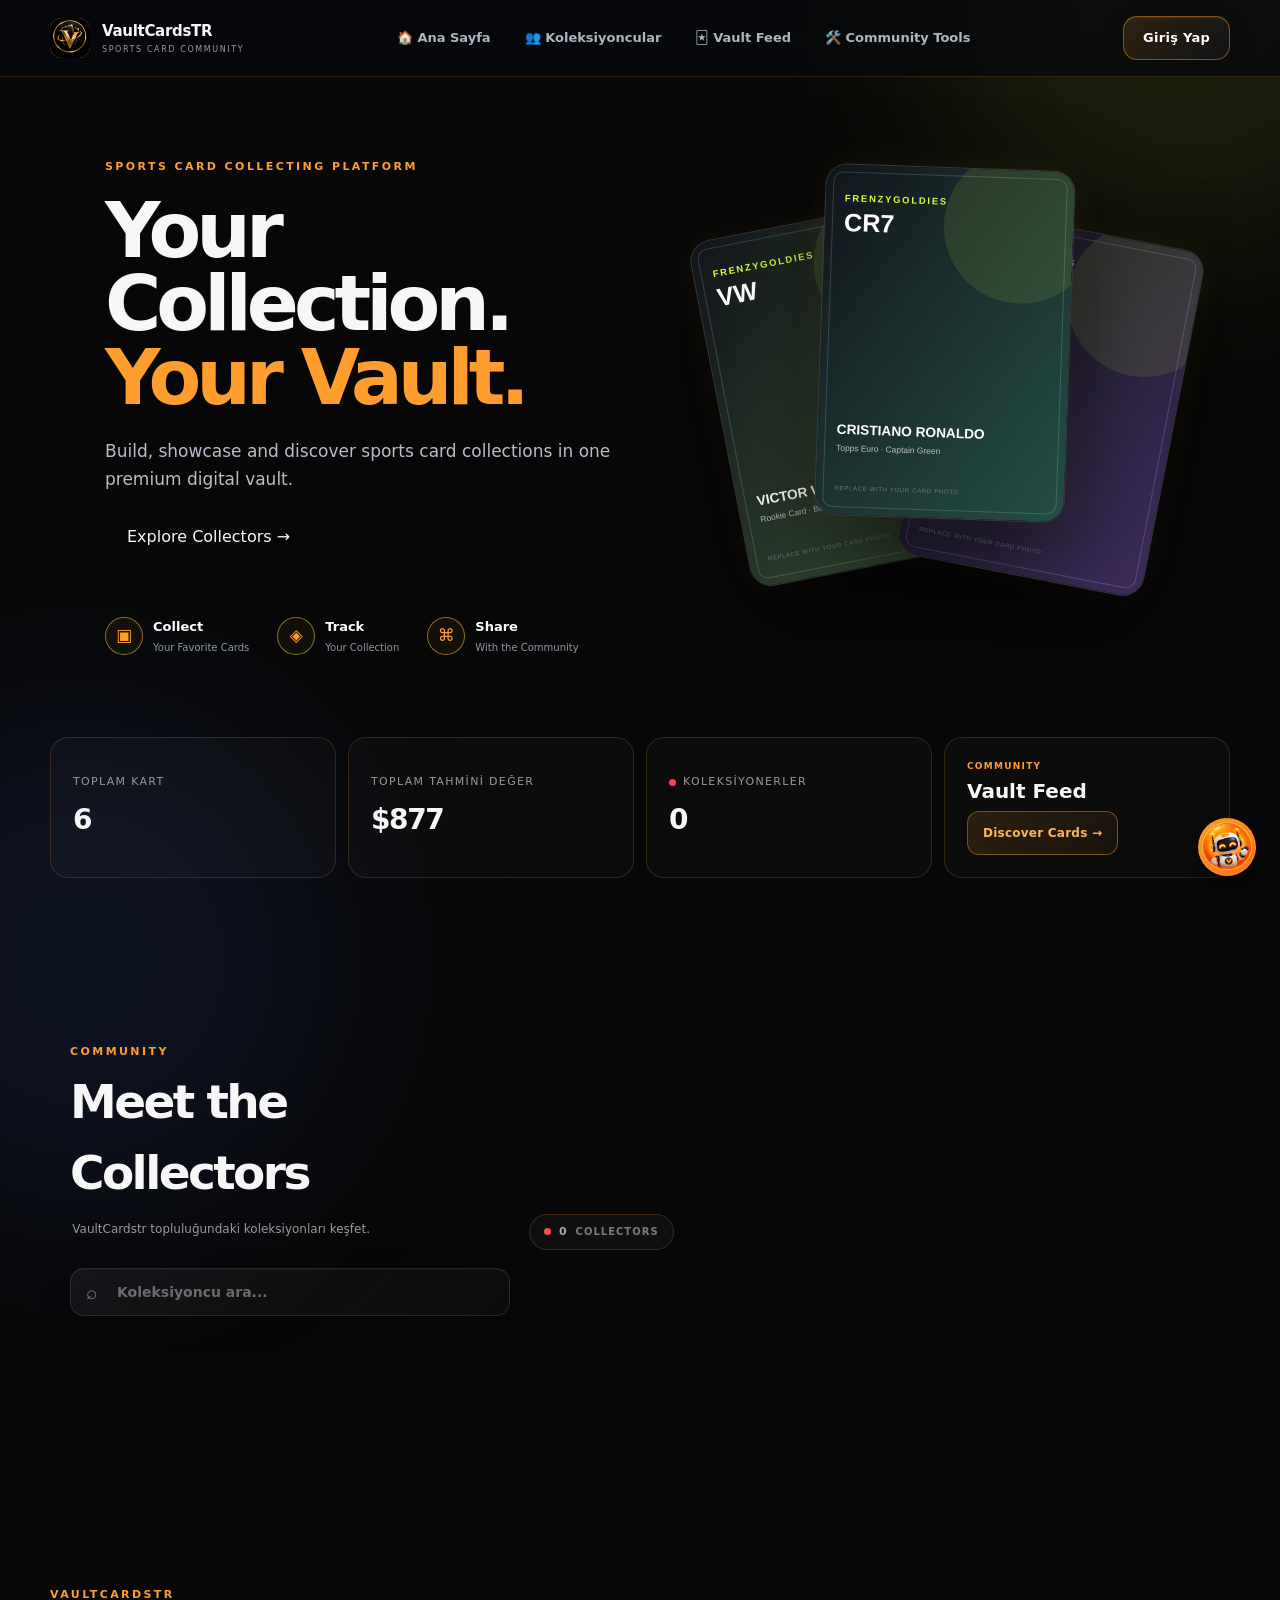
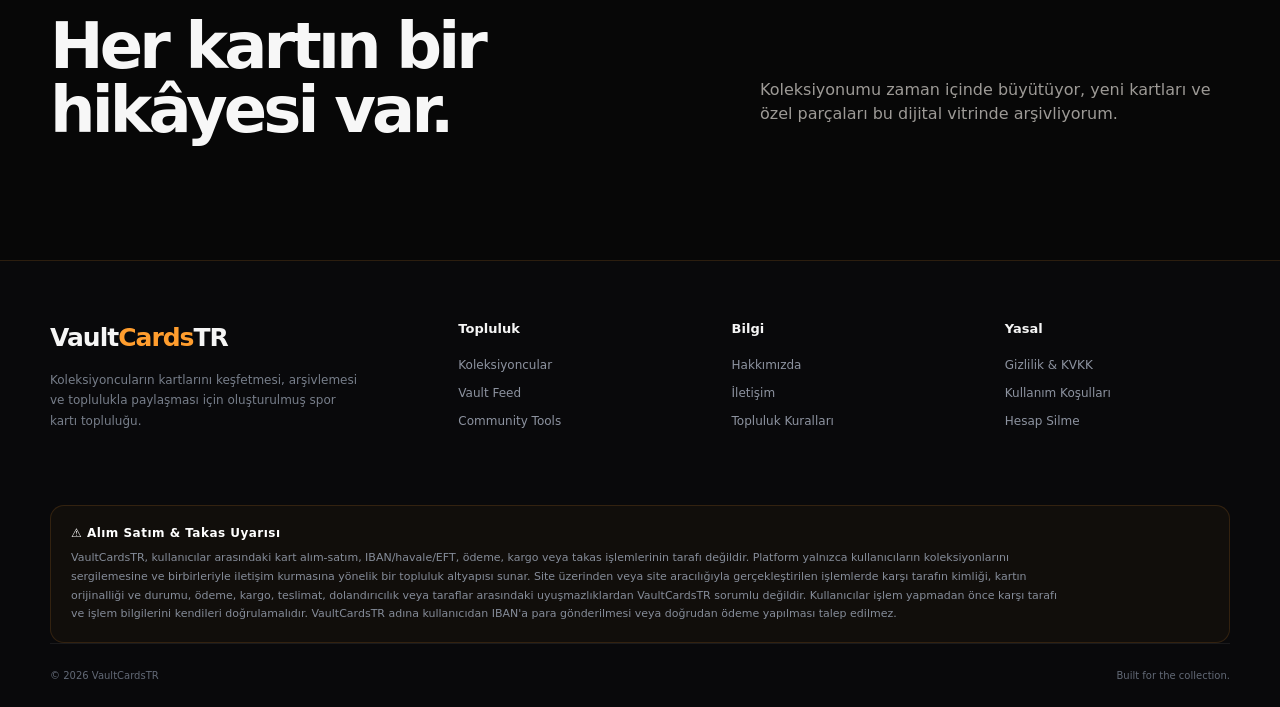
==== commit cf086f2f: "Restore homepage hero copy to English" ====
--- a/index.html
+++ b/index.html
@@ -5,8 +5,8 @@
   <meta name="viewport" content="width=device-width, initial-scale=1.0" />
   <link rel="preconnect" href="https://cigyrtxmovuvkvwirehe.supabase.co" crossorigin />
   <link rel="preconnect" href="https://cdn.jsdelivr.net" crossorigin />
-  <meta name="description" content="VaultCardsTR — spor kart koleksiyonlarını oluştur, sergile ve keşfet." />
-  <title>VaultCardsTR | Spor Kart Koleksiyonu</title>
+  <meta name="description" content="VaultCardsTR — build, showcase and discover sports card collections." />
+  <title>VaultCardsTR | Sports Card Collection</title>
   <link rel="icon" href="logo.png" type="image/png" />
   <link rel="stylesheet" href="style.css" />
 </head>
@@ -73,20 +73,20 @@
   <section class="hero container">
   <div class="hero-copy">
 
-    <div class="eyebrow">SPOR KART KOLEKSİYON PLATFORMU</div>
+    <div class="eyebrow">SPORTS CARD COLLECTING PLATFORM</div>
 
     <h1>
-      Koleksiyonun.<br />
-      <span>Kasan.</span>
+      Your Collection.<br />
+      <span>Your Vault.</span>
     </h1>
 
     <p>
-      Kartlarını topla, sergile ve keşfet; hepsini tek bir dijital kasada buluştur.
+      Build, showcase and discover sports card collections in one premium digital vault.
     </p>
 
     <div class="hero-actions">
     <a class="btn btn-primary" href="#collectors">
-  Koleksiyonerleri Keşfet →
+  Explore Collectors →
 </a>
 
     </div>
@@ -95,24 +95,24 @@
       <div class="hero-feature">
         <span class="hero-feature-icon">▣</span>
         <div>
-          <strong>Koleksiyonunu Oluştur</strong>
-          <small>Favori Kartların</small>
+          <strong>Collect</strong>
+          <small>Your Favorite Cards</small>
         </div>
       </div>
 
       <div class="hero-feature">
         <span class="hero-feature-icon">◈</span>
         <div>
-          <strong>Koleksiyonunu Takip Et</strong>
-          <small>Kartlarını Düzenli Tut</small>
+          <strong>Track</strong>
+          <small>Your Collection</small>
         </div>
       </div>
 
       <div class="hero-feature">
         <span class="hero-feature-icon">⌘</span>
         <div>
-          <strong>Paylaş</strong>
-          <small>Toplulukla Birlikte</small>
+          <strong>Share</strong>
+          <small>With the Community</small>
         </div>
       </div>
     </div>
